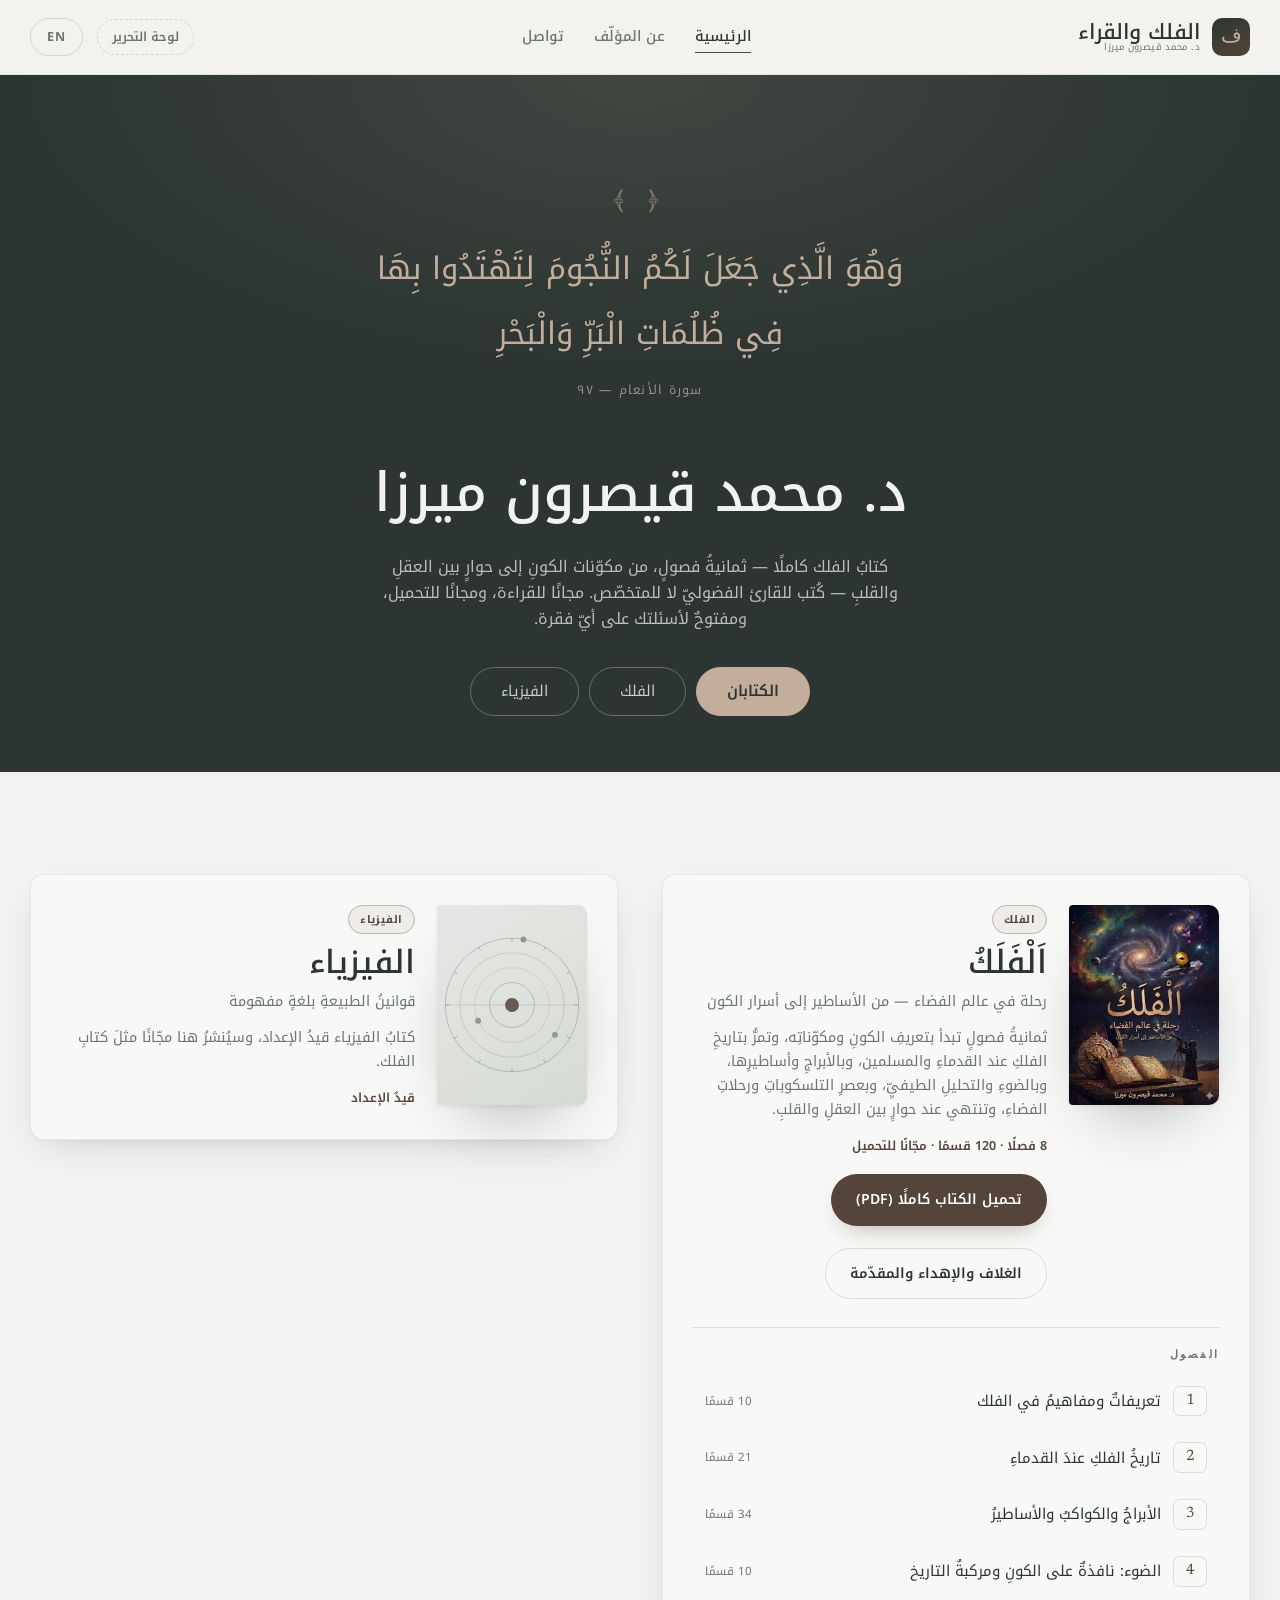
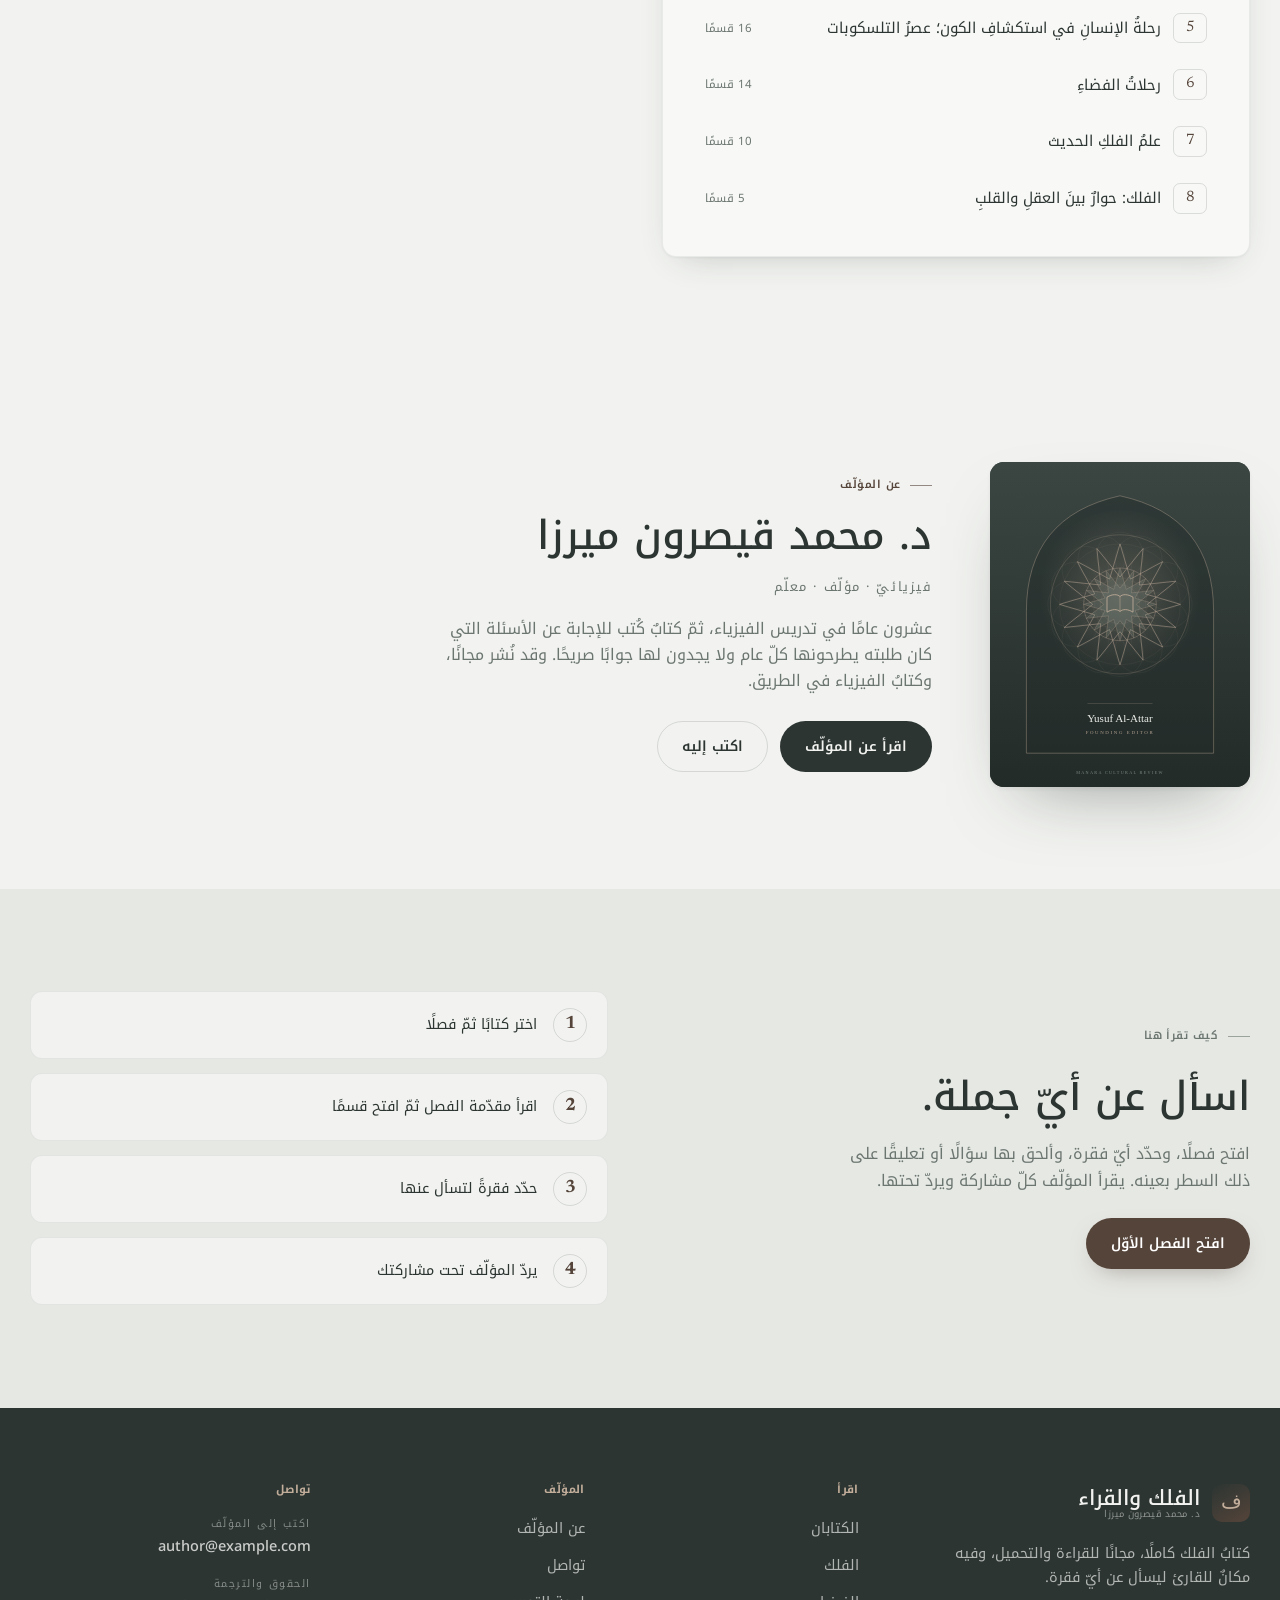
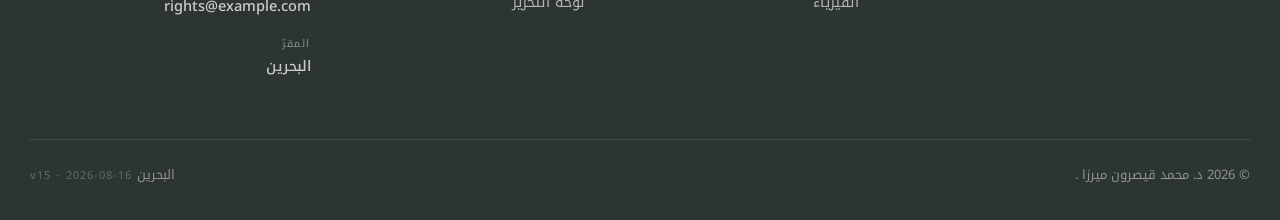
==== index.html @ 3e2587d0 "Show the chapter openings, and stop shipping them twice Seven chapters keep their cover and their in" ====
<!doctype html>
<html lang="ar" dir="rtl">
<head>
<meta charset="UTF-8">
<meta name="viewport" content="width=device-width,initial-scale=1">
<title>كتب الفلك والفيزياء — د. محمد قيصرون ميرزا</title>
<meta name="description" content="The astronomy book by Dr. Mohammed Qaisaroun Mirza — eight chapters, free to read and free to download, with comments on any passage.">
<meta name="theme-color" content="#2c3532">
<link rel="preconnect" href="https://fonts.googleapis.com">
<link rel="preconnect" href="https://fonts.gstatic.com" crossorigin>
<link href="https://fonts.googleapis.com/css2?family=Manrope:wght@400;500;600;700&family=Newsreader:ital,wght@0,300;0,400;0,500;0,600;1,400;1,500&family=Noto+Kufi+Arabic:wght@400;600&display=swap" rel="stylesheet">
<link rel="stylesheet" href="styles.css">
<script>document.documentElement.className += " js";</script>
</head>
<body>
<a class="skip" href="#main">Skip to content</a>
<header class="nav">
  <div class="wrap nav-in">
    <a class="brand" href="index.html">
      <span class="brand-mark ar">ف</span>
      <span class="brand-txt"><b>الفلك والقراء</b><span>د. محمد قيصرون ميرزا</span></span>
    </a>
    <nav class="nav-links" aria-label="Primary">
      <a href="index.html" aria-current="page">Home</a>
      <a href="about.html">About</a>
      <a href="contact.html">Contact</a>
    </nav>
    <div class="nav-cta">
      <a class="admin-link" href="admin.html" title="Editor login">لوحة التحرير</a>
      <button class="lang" type="button" aria-label="Switch to English">EN</button>
      <button class="burger" aria-expanded="false" aria-label="Open menu" aria-controls="mobile-menu"><span></span></button>
    </div>
  </div>
  <div class="mobile-menu" id="mobile-menu">
    <div class="wrap">
      <a href="index.html">Home</a>
      <a href="about.html">About</a>
      <a href="contact.html">Contact</a>
      <a href="admin.html">Editor login</a>
      <button class="lang" type="button" aria-label="Switch to English">EN</button>
    </div>
  </div>
</header>

<main id="main">

  <section class="verse-hero">
    <div class="wrap">
      <p class="verse-mark" aria-hidden="true">﴿ ﴾</p>
      <p class="verse ar">وَهُوَ الَّذِي جَعَلَ لَكُمُ النُّجُومَ لِتَهْتَدُوا بِهَا فِي ظُلُمَاتِ الْبَرِّ وَالْبَحْرِ</p>
      <p class="verse-src ar">سورة الأنعام — ٩٧</p>

      <h1>Dr. Mohammed Qaisaroun Mirza</h1>
      <p class="hero-lede">The astronomy book in full — eight chapters, from what the universe is made of to a dialogue between mind and heart — written for the curious reader rather than the specialist. Free to read, free to download, and open to your questions on any passage.</p>

      <div class="subject-tabs" id="subjects" role="group" aria-label="Choose a subject"></div>
    </div>
  </section>

  <section class="section" id="library">
    <div class="wrap">
      <div id="books" class="book-shelf"></div>
    </div>
  </section>


  <section class="section" id="author-band">
    <div class="wrap author-band">
      <img class="author-plate reveal" src="img/portrait.svg" alt="Portrait plate for the author" width="800" height="1000" loading="lazy">
      <div class="reveal">
        <p class="eyebrow">About the author</p>
        <h2>Dr. Mohammed Qaisaroun Mirza</h2>
        <p class="role">Physicist · Author · Teacher</p>
        <p>Twenty years of teaching physics, then a book written to answer the questions his students asked every single year and never found plainly answered anywhere. It is published free, and the physics book is on its way.</p>
        <div class="hero-actions">
          <a class="btn btn-ink" href="about.html">Read about the author</a>
          <a class="btn btn-outline" href="contact.html">Write to him</a>
        </div>
      </div>
    </div>
  </section>

  <section class="section alt">
    <div class="wrap how">
      <div class="reveal">
        <p class="eyebrow">How to read here</p>
        <h2>Ask about any sentence.</h2>
        <p>Open a chapter, select any passage, and attach a question or a comment to that exact line. The author reads every one and replies underneath it.</p>
        <a class="btn btn-gold" href="chapter.html?book=falak&ch=1">Open the first chapter</a>
      </div>
      <ol class="steps reveal">
        <li><b>1</b><span>Pick a book, then a chapter</span></li>
        <li><b>2</b><span>Read the chapter opening, then open a section</span></li>
        <li><b>3</b><span>Highlight a passage to question it</span></li>
        <li><b>4</b><span>The author replies under your note</span></li>
      </ol>
    </div>
  </section>
</main>

<footer>
  <div class="wrap">
    <div class="foot-grid">
      <div>
        <a class="brand" href="index.html">
          <span class="brand-mark ar">ف</span>
          <span class="brand-txt"><b>الفلك والقراء</b><span>د. محمد قيصرون ميرزا</span></span>
        </a>
        <p class="foot-about">The astronomy book in full, free to read and free to download, with a place for readers to ask about any passage.</p>
      </div>
      <div>
        <h4>Read</h4>
        <ul>
          <li><a href="index.html">The books</a></li>
          <li><a href="chapter.html?book=falak&ch=1">Astronomy</a></li>
          <li><a href="chapter.html?book=fizya&ch=1">Physics</a></li>
        </ul>
      </div>
      <div>
        <h4>The author</h4>
        <ul>
          <li><a href="about.html">About the author</a></li>
          <li><a href="contact.html">Contact</a></li>
          <li><a href="admin.html">Editor login</a></li>
        </ul>
      </div>
      <div>
        <h4>Contact</h4>
        <ul class="foot-contact">
          <li><span>Write to the author</span><a href="mailto:author@example.com">author@example.com</a></li>
          <li><span>Rights and translation</span><a href="mailto:rights@example.com">rights@example.com</a></li>
          <li><span>Based in</span><b>Bahrain</b></li>
        </ul>
      </div>
    </div>
    <div class="foot-bottom">
      <p>© 2026 د. محمد قيصرون ميرزا .</p>
      <p>Bahrain <span class="build-stamp">v15 · 2026-08-16</span></p>
    </div>
  </div>
</footer>
<script src="i18n.js" defer></script>
<script src="content.js" defer></script>
<script src="cms.js" defer></script>
<script src="script.js" defer></script>
</body>
</html>
---- styles.css ----
/* MANARA — Cultural Review. WebiQQ showcase. */

:root {
  /* Palette: Liver Chestnut / Almond Light / Morning Blue / Arsenic */
  --ink: #2c3532;
  --ink-2: #3b4643;
  --paper: #f2f3f0;
  --paper-2: #e6e8e4;
  --paper-3: #d6d9d4;
  --gold: #55443a;            /* Liver Chestnut — accent on light */
  --gold-soft: #c3ae9b;       /* warm sand — accent on dark */
  --sage: #8a9992;            /* Morning Blue */
  --almond: #cfd0cd;
  --clay: #55443a;
  --muted: #6c7671;
  --line: rgba(44, 53, 50, 0.15);
  --line-soft: rgba(44, 53, 50, 0.08);
  --serif: "Newsreader", "Iowan Old Style", Georgia, serif;
  --sans: "Manrope", -apple-system, "Segoe UI", sans-serif;
  --arabic: "Noto Kufi Arabic", "Segoe UI", Tahoma, sans-serif;
  --wrap: 1220px;
  --r: 14px;
  --shadow: 0 1px 2px rgba(44, 53, 50, 0.05), 0 12px 34px -18px rgba(44, 53, 50, 0.3);
  --shadow-lg: 0 2px 4px rgba(44, 53, 50, 0.06), 0 30px 70px -34px rgba(44, 53, 50, 0.5);
}

* { box-sizing: border-box; }
html {
  -webkit-text-size-adjust: 100%;
  scroll-behavior: smooth;
  /* Without this, pulling past the end of the page on a phone stretches the view
     and exposes a slab of blank canvas under the dark footer. */
  overscroll-behavior-y: none;
  background: var(--paper);
}
@media (prefers-reduced-motion: reduce) {
  html { scroll-behavior: auto; }
  *, *::before, *::after { animation-duration: .01ms !important; transition-duration: .01ms !important; }
}

body {
  margin: 0;
  background: var(--paper);
  color: var(--ink);
  font-family: var(--sans);
  font-size: 16px;
  line-height: 1.65;
  -webkit-font-smoothing: antialiased;
  overflow-x: hidden;
}

img { max-width: 100%; display: block; }
a { color: inherit; }
h1, h2, h3, h4 { font-family: var(--serif); font-weight: 500; line-height: 1.1; letter-spacing: -.015em; margin: 0; }
p { margin: 0; }
button, input, textarea, select { font: inherit; color: inherit; }

.wrap { width: min(100% - 40px, var(--wrap)); margin-inline: auto; }
/* Clear the sticky header when jumping to an anchor. */
section[id], main [id] { scroll-margin-top: 96px; }
.ar { font-family: var(--arabic); }

.skip {
  position: fixed; top: -60px; left: 16px; z-index: 200; background: var(--ink); color: var(--paper);
  padding: 10px 16px; border-radius: 8px; text-decoration: none; font-size: 14px; transition: top .2s;
}
.skip:focus { top: 12px; }

:focus-visible { outline: 2px solid var(--gold); outline-offset: 3px; border-radius: 4px; }

.sr-only {
  position: absolute; width: 1px; height: 1px; padding: 0; margin: -1px; overflow: hidden;
  clip: rect(0 0 0 0); clip-path: inset(50%); white-space: nowrap; border: 0;
}

/* ---------- eyebrow / shared bits ---------- */
.eyebrow {
  font-size: 11px; letter-spacing: .22em; text-transform: uppercase; font-weight: 600;
  color: var(--gold); display: flex; align-items: center; gap: 10px;
}
.eyebrow::before { content: ""; width: 22px; height: 1px; background: currentColor; opacity: .6; }
.eyebrow.center { justify-content: center; }

.btn {
  display: inline-flex; align-items: center; gap: 9px; padding: 13px 24px; border-radius: 999px;
  font-size: 14px; font-weight: 600; text-decoration: none; border: 1px solid transparent; cursor: pointer;
  transition: transform .25s cubic-bezier(.2,.7,.3,1), background .25s, color .25s, border-color .25s, box-shadow .25s;
  white-space: nowrap;
}
.btn:hover { transform: translateY(-2px); }
.btn-gold { background: var(--gold); color: #fff; box-shadow: 0 10px 26px -12px rgba(85, 68, 58, .5); }
.btn-gold:hover { background: #3f322b; }
.btn-ink { background: var(--ink); color: var(--paper); }
.btn-ink:hover { background: #000; }
.btn-ghost { border-color: rgba(242, 243, 240, .38); color: var(--paper); }
.btn-ghost:hover { background: rgba(242, 243, 240, .1); border-color: rgba(242, 243, 240, .7); }
.btn-outline { border-color: var(--line); background: transparent; color: var(--ink); }
.btn-outline:hover { border-color: var(--ink); background: var(--ink); color: var(--paper); }
.btn[disabled] { opacity: .45; pointer-events: none; }

.arrow-link {
  display: inline-flex; align-items: center; gap: 8px; text-decoration: none; font-size: 14px;
  font-weight: 600; border-bottom: 1px solid var(--line); padding-bottom: 3px; transition: gap .25s, border-color .25s;
}
.arrow-link:hover { gap: 14px; border-color: var(--gold); }

/* ---------- header ---------- */
.nav {
  position: sticky; top: 0; z-index: 90;
  background: rgba(242, 243, 240, .82); backdrop-filter: blur(16px) saturate(1.4);
  border-bottom: 1px solid var(--line-soft);
}
.nav-in { display: flex; align-items: center; justify-content: space-between; gap: 20px; height: 74px; }
.brand { display: flex; align-items: center; gap: 12px; text-decoration: none; }
.brand-mark {
  width: 38px; height: 38px; border-radius: 10px; display: grid; place-items: center; flex: none;
  background: linear-gradient(150deg, var(--ink), #55443a); color: var(--gold-soft);
  font-family: var(--serif); font-size: 20px; line-height: 1;
}
.brand-txt { display: flex; flex-direction: column; line-height: 1.05; }
.brand-txt b { font-family: var(--serif); font-weight: 500; font-size: 21px; letter-spacing: .04em; }
.brand-txt span { font-size: 9.5px; letter-spacing: .26em; text-transform: uppercase; color: var(--muted); }
.nav-links { display: flex; align-items: center; gap: 30px; }
.nav-links a {
  text-decoration: none; font-size: 14.5px; font-weight: 500; color: var(--muted); position: relative; padding: 4px 0;
  transition: color .2s;
}
.nav-links a::after {
  content: ""; position: absolute; left: 0; right: 100%; bottom: 0; height: 1px; background: var(--gold);
  transition: right .3s cubic-bezier(.2,.7,.3,1);
}
.nav-links a:hover, .nav-links a[aria-current="page"] { color: var(--ink); }
.nav-links a:hover::after, .nav-links a[aria-current="page"]::after { right: 0; }
.nav-cta { display: flex; align-items: center; gap: 14px; }
.burger {
  display: none; width: 42px; height: 42px; border: 1px solid var(--line); border-radius: 10px;
  background: transparent; cursor: pointer; padding: 0; place-items: center;
}
.burger span { display: block; width: 17px; height: 1.5px; background: var(--ink); position: relative; transition: .25s; }
.burger span::before, .burger span::after {
  content: ""; position: absolute; left: 0; width: 17px; height: 1.5px; background: var(--ink); transition: .25s;
}
.burger span::before { top: -5.5px; }
.burger span::after { top: 5.5px; }
.burger[aria-expanded="true"] span { background: transparent; }
.burger[aria-expanded="true"] span::before { top: 0; transform: rotate(45deg); }
.burger[aria-expanded="true"] span::after { top: 0; transform: rotate(-45deg); }

.mobile-menu {
  display: none; border-top: 1px solid var(--line-soft); background: var(--paper);
  padding: 14px 0 26px;
}
.mobile-menu.open { display: block; }
.mobile-menu a {
  display: block; padding: 13px 0; text-decoration: none; font-family: var(--serif); font-size: 24px;
  border-bottom: 1px solid var(--line-soft);
}
.mobile-menu .btn {
  display: flex; justify-content: center; width: 100%; margin-top: 22px; border-bottom: 0;
  font-family: var(--sans); font-size: 15px; padding: 15px 22px;
}

/* ---------- hero ---------- */
.hero { position: relative; background: var(--ink); color: var(--paper); overflow: hidden; }
.hero-bg { position: absolute; inset: 0; }
.hero-bg img { width: 100%; height: 100%; object-fit: cover; }
.hero-bg::after {
  content: ""; position: absolute; inset: 0;
  background:
    radial-gradient(100% 90% at 20% 30%, rgba(44,53,50,.9), rgba(44,53,50,.55) 70%),
    linear-gradient(to top, var(--ink) 2%, rgba(44,53,50,.15) 55%);
}
.hero-in { position: relative; padding: clamp(74px, 12vw, 140px) 0 clamp(60px, 8vw, 96px); }
.hero h1 {
  font-size: clamp(44px, 7.4vw, 88px); font-weight: 400; letter-spacing: -.025em; max-width: 15ch;
  margin: 22px 0 0;
}
.hero h1 em { font-style: italic; color: var(--gold-soft); }
.hero-lede { margin-top: 26px; max-width: 56ch; font-size: clamp(16px, 1.6vw, 18.5px); color: rgba(242, 243, 240, .74); }
.hero-actions { display: flex; flex-wrap: wrap; gap: 14px; margin-top: 38px; }
.hero-stats {
  display: flex; flex-wrap: wrap; gap: clamp(28px, 6vw, 72px); margin-top: clamp(50px, 7vw, 78px);
  padding-top: 34px; border-top: 1px solid rgba(242, 243, 240, .16);
}
.hero-stats div b { display: block; font-family: var(--serif); font-size: 34px; font-weight: 400; color: var(--gold-soft); }
.hero-stats div span { font-size: 12px; letter-spacing: .16em; text-transform: uppercase; color: rgba(242,243,240,.6); }
.hero-ar {
  position: absolute; right: -2vw; bottom: -3vw; font-family: var(--arabic); font-size: clamp(120px, 24vw, 320px);
  color: rgba(195, 174, 155, .07); line-height: .8; pointer-events: none; user-select: none;
}

/* ---------- sections ---------- */
.section { padding: clamp(64px, 8vw, 116px) 0; }
.section.alt { background: var(--paper-2); }
.sec-head { display: flex; align-items: flex-end; justify-content: space-between; gap: 30px; margin-bottom: clamp(34px, 4vw, 52px); flex-wrap: wrap; }
.sec-head h2 { font-size: clamp(30px, 4.4vw, 50px); margin-top: 14px; max-width: 20ch; }
.sec-head p.sub { color: var(--muted); max-width: 46ch; margin-top: 12px; font-size: 15.5px; }

/* ---------- articles ---------- */
.art-feature {
  display: grid; grid-template-columns: 1.15fr 1fr; gap: clamp(26px, 4vw, 56px); align-items: center;
  margin-bottom: clamp(34px, 4vw, 56px); text-decoration: none;
}
.art-feature .shot { border-radius: var(--r); overflow: hidden; aspect-ratio: 4 / 3; box-shadow: var(--shadow-lg); }
.art-feature .shot img, .art-card .shot img {
  width: 100%; height: 100%; object-fit: cover;
  background: linear-gradient(135deg, var(--paper-3), #b9c0ba);
  transition: transform .8s cubic-bezier(.2,.7,.3,1);
}
.art-feature:hover .shot img { transform: scale(1.045); }
.art-feature h3 { font-size: clamp(28px, 3.6vw, 44px); margin: 16px 0 0; }
.art-feature p { color: var(--muted); margin-top: 16px; max-width: 48ch; }

.meta { display: flex; align-items: center; gap: 12px; font-size: 12px; color: var(--muted); flex-wrap: wrap; }
.tag {
  font-size: 10.5px; letter-spacing: .16em; text-transform: uppercase; font-weight: 700; color: var(--gold);
  border: 1px solid rgba(85, 68, 58, .32); border-radius: 999px; padding: 4px 11px; background: rgba(85, 68, 58, .07);
}
.dot::before { content: "·"; margin-right: 12px; }

.art-grid { display: grid; grid-template-columns: repeat(3, 1fr); gap: clamp(22px, 2.6vw, 34px); }
.art-card {
  text-decoration: none; display: flex; flex-direction: column; gap: 16px;
  background: var(--paper); border: 1px solid var(--line-soft); border-radius: var(--r); padding: 14px 14px 24px;
  transition: transform .35s cubic-bezier(.2,.7,.3,1), box-shadow .35s, border-color .35s;
}
.section.alt .art-card { background: #f8f9f7; }
.art-card:hover { transform: translateY(-5px); box-shadow: var(--shadow); border-color: var(--line); }
.art-card .shot { border-radius: 9px; overflow: hidden; aspect-ratio: 16 / 10; }
.art-card:hover .shot img { transform: scale(1.05); }
.art-card .body { padding: 0 8px; display: flex; flex-direction: column; gap: 11px; flex: 1; }
.art-card h3 { font-size: 21px; line-height: 1.24; }
.art-card p { font-size: 14.2px; color: var(--muted); line-height: 1.6; }
.art-card .more { margin-top: auto; font-size: 13px; font-weight: 700; color: var(--gold); display: inline-flex; gap: 7px; transition: gap .25s; }
.art-card:hover .more { gap: 13px; }

/* ---------- books ---------- */
.book-grid { display: grid; grid-template-columns: repeat(4, 1fr); gap: clamp(20px, 2.6vw, 36px); }
.book { display: flex; flex-direction: column; gap: 16px; }
.cover {
  position: relative; aspect-ratio: 2 / 3; border-radius: 4px 10px 10px 4px; overflow: hidden;
  background: linear-gradient(155deg, var(--c1, #2c3b46), var(--c2, #16212a));
  color: #fff; padding: 26px 20px 22px 28px; display: flex; flex-direction: column;
  box-shadow: var(--shadow-lg); transition: transform .45s cubic-bezier(.2,.7,.3,1), box-shadow .45s;
}
.book:hover .cover { transform: translateY(-7px) rotate(-.6deg); box-shadow: 0 34px 60px -28px rgba(44,53,50,.6); }
.cover::before { content: ""; position: absolute; left: 0; top: 0; bottom: 0; width: 9px; background: rgba(0,0,0,.28); }
.cover::after {
  content: ""; position: absolute; inset: 0;
  background: radial-gradient(120% 80% at 80% 0%, rgba(255,255,255,.16), transparent 60%);
  pointer-events: none;
}
.cover .rule { width: 34px; height: 1px; background: rgba(255,255,255,.5); margin-bottom: 16px; }
.cover .c-title {
  font-family: var(--serif); font-size: clamp(17px, 1.7vw, 22px); line-height: 1.16; font-weight: 500; letter-spacing: -.01em;
}
.cover .c-author {
  margin-top: auto; font-size: 9.5px; letter-spacing: .2em; text-transform: uppercase; color: rgba(255,255,255,.66);
}
.cover .c-ar { position: absolute; right: 14px; bottom: 12px; font-family: var(--arabic); font-size: 30px; color: rgba(255,255,255,.14); }
.book h3 { font-size: 18px; line-height: 1.25; }
.book .b-meta { font-size: 13px; color: var(--muted); margin-top: 5px; }
.book .b-desc { font-size: 13.6px; color: var(--muted); margin-top: 10px; line-height: 1.58; }
.book .btn { margin-top: 14px; align-self: flex-start; padding: 10px 18px; font-size: 13px; }

/* ---------- categories ---------- */
.cat-grid { display: grid; grid-template-columns: repeat(6, 1fr); gap: 16px; }
.cat {
  text-decoration: none; border: 1px solid var(--line); border-radius: var(--r); padding: 26px 20px 22px;
  background: var(--paper); display: flex; flex-direction: column; gap: 12px; position: relative; overflow: hidden;
  transition: transform .3s, border-color .3s, background .3s;
}
.section.alt .cat { background: #f8f9f7; }
.cat:hover { transform: translateY(-4px); border-color: var(--gold); }
.cat .ico { font-size: 24px; line-height: 1; color: var(--gold); }
.cat .ico svg { width: 27px; height: 27px; display: block; }
.cat:hover .ico { color: #3f322b; }
.cat b { font-family: var(--serif); font-size: 20px; font-weight: 500; }
.cat span { font-size: 12px; color: var(--muted); }
.cat::after {
  content: ""; position: absolute; inset: auto -30% -60% auto; width: 120px; height: 120px; border-radius: 50%;
  background: radial-gradient(circle, rgba(85,68,58,.16), transparent 70%); opacity: 0; transition: opacity .35s;
}
.cat:hover::after { opacity: 1; }

/* ---------- author ---------- */
.author { display: grid; grid-template-columns: .8fr 1.2fr; gap: clamp(30px, 5vw, 76px); align-items: center; }
.author .portrait { position: relative; }
.author .portrait img {
  position: relative; z-index: 1;
  width: 100%; aspect-ratio: 4 / 5; object-fit: cover; border-radius: var(--r);
  background: linear-gradient(140deg, #55443a, #2c3532); box-shadow: var(--shadow-lg);
}
.author .portrait::after {
  content: ""; position: absolute; inset: 16px -16px -16px 16px; border: 1px solid var(--gold); border-radius: var(--r);
}
.author h2 { font-size: clamp(30px, 4vw, 46px); margin: 16px 0 0; }
.author .role { font-size: 13px; letter-spacing: .14em; text-transform: uppercase; color: var(--muted); margin-top: 14px; }
.author p.bio { color: var(--muted); margin-top: 18px; max-width: 54ch; }
.author blockquote {
  margin: 26px 0 0; padding-left: 22px; border-left: 2px solid var(--gold);
  font-family: var(--serif); font-size: clamp(19px, 2.2vw, 25px); font-style: italic; line-height: 1.42;
}
.author .facts { display: flex; gap: 40px; margin-top: 30px; flex-wrap: wrap; }
.author .facts b { display: block; font-family: var(--serif); font-size: 28px; font-weight: 400; }
.author .facts span { font-size: 11.5px; letter-spacing: .14em; text-transform: uppercase; color: var(--muted); }

/* ---------- newsletter ---------- */
.news { background: var(--ink); color: var(--paper); border-radius: 20px; padding: clamp(40px, 6vw, 74px); position: relative; overflow: hidden; }
.news::after {
  content: "\0645"; position: absolute; right: 4%; top: 50%; transform: translateY(-50%); font-family: var(--arabic);
  font-size: 260px; color: rgba(195,174,155,.06); line-height: 1; pointer-events: none;
}
.news h2 { font-size: clamp(28px, 3.8vw, 44px); margin-top: 16px; max-width: 18ch; }
.news p { color: rgba(242,243,240,.7); margin-top: 16px; max-width: 46ch; }
.subscribe { display: flex; gap: 10px; margin-top: 30px; max-width: 480px; flex-wrap: wrap; }
.subscribe input {
  flex: 1 1 240px; background: rgba(242,243,240,.08); border: 1px solid rgba(242,243,240,.2); color: var(--paper);
  border-radius: 999px; padding: 13px 22px; font-size: 14.5px; transition: border-color .25s, background .25s;
}
.subscribe input::placeholder { color: rgba(242,243,240,.42); }
.subscribe input:focus { outline: none; border-color: var(--gold-soft); background: rgba(242,243,240,.12); }
.form-note { font-size: 13px; margin-top: 14px; color: rgba(242,243,240,.55); }
.form-note.ok { color: var(--gold-soft); }

/* ---------- footer ---------- */
footer { background: var(--ink); color: rgba(242,243,240,.68); padding: clamp(52px, 6vw, 80px) 0 34px; margin-top: 0; }
.foot-grid { display: grid; grid-template-columns: 1.6fr 1fr 1fr 1fr; gap: 40px; }
.foot-grid .brand-txt b, .foot-grid .brand-txt span { color: var(--paper); }
.foot-grid .brand-txt span { color: rgba(242,243,240,.5); }
.foot-about { font-size: 14.5px; margin-top: 20px; max-width: 38ch; }
footer h4 { font-family: var(--sans); font-size: 11px; letter-spacing: .2em; text-transform: uppercase; color: var(--gold-soft); font-weight: 700; }
footer ul { list-style: none; padding: 0; margin: 18px 0 0; display: grid; gap: 11px; }
footer ul a { text-decoration: none; font-size: 14.5px; transition: color .2s; }
footer ul a:hover { color: var(--paper); }
.socials { display: flex; gap: 10px; margin-top: 18px; }
.socials a {
  width: 38px; height: 38px; border: 1px solid rgba(242,243,240,.2); border-radius: 50%; display: grid; place-items: center;
  text-decoration: none; font-size: 13px; transition: .25s;
}
.socials a:hover { background: var(--gold); border-color: var(--gold); color: #fff; }
.foot-bottom {
  margin-top: clamp(40px, 5vw, 60px); padding-top: 24px; border-top: 1px solid rgba(242,243,240,.13);
  display: flex; justify-content: space-between; gap: 16px; flex-wrap: wrap; font-size: 13px; color: rgba(242,243,240,.5);
}
.foot-bottom a { color: var(--gold-soft); text-decoration: none; }

/* ---------- page header (inner pages) ---------- */
.page-head { background: var(--paper-2); border-bottom: 1px solid var(--line-soft); padding: clamp(50px, 7vw, 92px) 0 clamp(40px, 5vw, 64px); }
.page-head h1 { font-size: clamp(36px, 6vw, 68px); margin-top: 18px; max-width: 18ch; }
.page-head p { color: var(--muted); margin-top: 18px; max-width: 56ch; font-size: 16.5px; }
.crumbs { font-size: 12.5px; color: var(--muted); }
.crumbs a { text-decoration: none; }
.crumbs a:hover { color: var(--gold); }

/* ---------- article page ---------- */
.progress { position: fixed; top: 0; left: 0; height: 3px; width: 0; background: var(--gold); z-index: 120; transition: width .1s linear; }
.read-head { padding: clamp(40px, 6vw, 72px) 0 0; }
.read-head h1 { font-size: clamp(34px, 5.6vw, 62px); margin: 20px 0 0; max-width: 20ch; }
.read-head .lede { font-family: var(--serif); font-size: clamp(18px, 2.2vw, 23px); color: var(--muted); margin-top: 22px; max-width: 58ch; line-height: 1.5; }
.byline { display: flex; align-items: center; gap: 14px; margin-top: 30px; flex-wrap: wrap; }
.byline .avatar {
  width: 46px; height: 46px; border-radius: 50%; object-fit: cover; background: var(--paper-3); flex: none;
}
.byline b { font-size: 14.5px; }
.read-figure { margin: clamp(32px, 4vw, 52px) 0; }
.read-figure img { width: 100%; aspect-ratio: 21 / 9; object-fit: cover; border-radius: var(--r); background: var(--paper-3); box-shadow: var(--shadow-lg); }
.read-figure figcaption { font-size: 12.5px; color: var(--muted); margin-top: 12px; text-align: center; }

.read-layout { display: grid; grid-template-columns: 220px minmax(0, 1fr) 190px; gap: clamp(28px, 4vw, 60px); align-items: start; padding-bottom: clamp(60px, 8vw, 100px); }
.toc { position: sticky; top: 100px; }
.toc h4 { font-family: var(--sans); font-size: 10.5px; letter-spacing: .2em; text-transform: uppercase; color: var(--muted); font-weight: 700; }
.toc ol { list-style: none; padding: 0; margin: 16px 0 0; display: grid; gap: 2px; counter-reset: t; }
.toc a {
  display: block; text-decoration: none; font-size: 13.6px; color: var(--muted); padding: 7px 0 7px 14px;
  border-left: 2px solid var(--line); transition: .25s; line-height: 1.4;
}
.toc a:hover { color: var(--ink); border-color: var(--gold-soft); }
.toc a.active { color: var(--ink); border-color: var(--gold); font-weight: 600; }

.prose { font-family: var(--serif); font-size: 19.5px; line-height: 1.78; letter-spacing: -.003em; }
.prose > p { margin: 0 0 26px; }
.prose h2 { font-size: clamp(26px, 3.2vw, 34px); margin: 52px 0 18px; scroll-margin-top: 100px; }
.prose h3 { font-size: 23px; margin: 36px 0 14px; }
.prose a { color: var(--clay); text-underline-offset: 3px; }
.prose ul, .prose ol { margin: 0 0 26px; padding-left: 24px; }
.prose li { margin-bottom: 10px; }
.prose blockquote {
  margin: 38px 0; padding: 4px 0 4px 26px; border-left: 3px solid var(--gold);
  font-style: italic; font-size: clamp(21px, 2.5vw, 27px); line-height: 1.45; color: var(--ink-2);
}
.prose blockquote cite { display: block; font-style: normal; font-family: var(--sans); font-size: 13px; color: var(--muted); margin-top: 14px; letter-spacing: .04em; }
.prose .dropcap::first-letter {
  float: left; font-size: 4.1em; line-height: .82; padding: 6px 12px 0 0; color: var(--gold); font-weight: 500;
}
.pull {
  background: var(--paper-2); border-radius: var(--r); padding: 26px 28px; margin: 36px 0;
  font-family: var(--sans); font-size: 15px; line-height: 1.66; color: var(--ink-2); border: 1px solid var(--line-soft);
}
.pull b { display: block; font-family: var(--serif); font-size: 19px; font-weight: 500; margin-bottom: 8px; }

.share { position: sticky; top: 100px; display: grid; gap: 10px; justify-items: start; }
.share h4 { font-family: var(--sans); font-size: 10.5px; letter-spacing: .2em; text-transform: uppercase; color: var(--muted); font-weight: 700; margin-bottom: 4px; }
.share button, .share a {
  display: flex; align-items: center; gap: 10px; width: 100%; text-decoration: none; cursor: pointer;
  border: 1px solid var(--line); background: transparent; border-radius: 10px; padding: 10px 13px; font-size: 13px;
  transition: .25s; text-align: left;
}
.share button:hover, .share a:hover { border-color: var(--ink); background: var(--ink); color: var(--paper); }

.read-foot { border-top: 1px solid var(--line); padding-top: 34px; margin-top: 46px; display: flex; gap: 24px; align-items: flex-start; flex-wrap: wrap; }
.read-foot img { width: 74px; height: 74px; border-radius: 50%; object-fit: cover; background: var(--paper-3); }
.read-foot .rf-body { flex: 1 1 320px; }
.read-foot h4 { font-family: var(--serif); font-size: 21px; font-weight: 500; letter-spacing: 0; text-transform: none; color: var(--ink); }
.read-foot p { color: var(--muted); font-size: 14.5px; margin-top: 8px; }

/* ---------- books page ---------- */
.filters { display: flex; gap: 9px; flex-wrap: wrap; margin-bottom: 38px; }
.chip {
  border: 1px solid var(--line); background: transparent; border-radius: 999px; padding: 9px 18px; font-size: 13.5px;
  font-weight: 500; cursor: pointer; transition: .25s; color: var(--muted);
}
.chip:hover { border-color: var(--ink); color: var(--ink); }
.chip[aria-pressed="true"] { background: var(--ink); border-color: var(--ink); color: var(--paper); }
.book-row {
  display: grid; grid-template-columns: 190px minmax(0, 1fr); gap: clamp(24px, 3.4vw, 46px); align-items: start;
  padding: clamp(26px, 3vw, 40px) 0; border-top: 1px solid var(--line);
}
.book-row:hover .cover { transform: translateY(-6px) rotate(-.5deg); }
.book-row + .form-note { border-top: 1px solid var(--line); padding-top: 28px; }
.book-row h3 { font-size: clamp(23px, 2.8vw, 31px); margin-top: 12px; }
.book-row .b-desc { font-size: 15.5px; margin-top: 14px; max-width: 62ch; }
.book-row .specs { display: flex; gap: 34px; margin-top: 22px; flex-wrap: wrap; }
.book-row .specs span { font-size: 11px; letter-spacing: .14em; text-transform: uppercase; color: var(--muted); display: block; }
.book-row .specs b { font-family: var(--serif); font-size: 17px; font-weight: 500; }
.book-row .actions { display: flex; gap: 10px; margin-top: 26px; flex-wrap: wrap; }
.hidden { display: none !important; }

/* ---------- about page ---------- */
.split { display: grid; grid-template-columns: 1fr 1fr; gap: clamp(30px, 5vw, 70px); align-items: start; }
.split h2 { font-size: clamp(28px, 3.6vw, 42px); margin-top: 14px; }
.split p { color: var(--muted); margin-top: 18px; }
.values { display: grid; grid-template-columns: repeat(3, 1fr); gap: 22px; margin-top: 34px; }
.value { border-top: 2px solid var(--gold); padding-top: 18px; }
.value b { font-family: var(--serif); font-size: 20px; font-weight: 500; display: block; }
.value p { font-size: 14px; margin-top: 8px; }

.timeline { position: relative; margin-top: 46px; padding-left: 30px; }
.timeline::before { content: ""; position: absolute; left: 5px; top: 8px; bottom: 8px; width: 1px; background: var(--line); }
.tl-item { position: relative; padding-bottom: 34px; }
.tl-item::before {
  content: ""; position: absolute; left: -30px; top: 7px; width: 11px; height: 11px; border-radius: 50%;
  background: var(--paper); border: 2px solid var(--gold);
}
.tl-item .yr { font-family: var(--serif); font-size: 15px; color: var(--gold); font-weight: 600; }
.tl-item h4 { font-size: 21px; margin-top: 4px; }
.tl-item p { color: var(--muted); font-size: 14.5px; margin-top: 7px; max-width: 60ch; }

/* ---------- contact page ---------- */
.contact-grid { display: grid; grid-template-columns: 1fr 1.1fr; gap: clamp(34px, 5vw, 70px); align-items: start; }
.field { display: grid; gap: 8px; margin-bottom: 18px; }
.field label { font-size: 12px; letter-spacing: .12em; text-transform: uppercase; color: var(--muted); font-weight: 600; }
.field input, .field textarea, .field select {
  border: 1px solid var(--line); background: var(--paper); border-radius: 10px; padding: 13px 16px; font-size: 15px;
  transition: border-color .25s, box-shadow .25s;
}
.field textarea { min-height: 140px; resize: vertical; }
.field input:focus, .field textarea:focus, .field select:focus {
  outline: none; border-color: var(--gold); box-shadow: 0 0 0 3px rgba(85,68,58,.14);
}
.contact-card { background: var(--paper-2); border-radius: var(--r); padding: clamp(26px, 3vw, 38px); border: 1px solid var(--line-soft); }
.contact-line { display: flex; gap: 14px; padding: 18px 0; border-bottom: 1px solid var(--line-soft); }
.contact-line:last-child { border-bottom: 0; }
.contact-line .ico { font-size: 18px; }
.contact-line span { font-size: 11.5px; letter-spacing: .14em; text-transform: uppercase; color: var(--muted); display: block; }
.contact-line b { font-family: var(--serif); font-size: 18px; font-weight: 500; }
.faq { border-top: 1px solid var(--line); }
.faq details { border-bottom: 1px solid var(--line); }
.faq summary {
  cursor: pointer; list-style: none; padding: 22px 0; font-family: var(--serif); font-size: 20px;
  display: flex; justify-content: space-between; gap: 20px; align-items: center;
}
.faq summary::-webkit-details-marker { display: none; }
.faq summary::after { content: "+"; font-size: 22px; color: var(--gold); transition: transform .25s; }
.faq details[open] summary::after { transform: rotate(45deg); }
.faq details p { color: var(--muted); padding-bottom: 22px; max-width: 66ch; font-size: 15px; }

/* ---------- reveal ----------
   Hidden only once the inline head script proves JS is running, so a failed
   or blocked script.js can never leave the page blank. */
.js .reveal { opacity: 0; transform: translateY(22px); transition: opacity .7s cubic-bezier(.2,.7,.3,1), transform .7s cubic-bezier(.2,.7,.3,1); }
.js .reveal.in { opacity: 1; transform: none; }

/* ---------- responsive ---------- */
@media (max-width: 1080px) {
  .read-layout { grid-template-columns: 190px minmax(0, 1fr); }
  .share { position: static; grid-column: 1 / -1; display: flex; flex-wrap: wrap; }
  .share h4 { width: 100%; }
  .share button, .share a { width: auto; }
  .book-grid { grid-template-columns: repeat(3, 1fr); }
  .cat-grid { grid-template-columns: repeat(3, 1fr); }
}
@media (max-width: 900px) {
  .nav-links, .nav-cta .btn { display: none; }
  .burger { display: grid; }
  .art-grid { grid-template-columns: repeat(2, 1fr); }
  .art-feature { grid-template-columns: 1fr; }
  .author, .split, .contact-grid { grid-template-columns: 1fr; }
  .author .portrait { max-width: 400px; }
  .foot-grid { grid-template-columns: 1fr 1fr; gap: 34px; }
  .read-layout { grid-template-columns: 1fr; }
  .toc { position: static; border: 1px solid var(--line); border-radius: var(--r); padding: 18px 20px; }
  .toc ol { grid-template-columns: 1fr 1fr; display: grid; }
  .prose { font-size: 18px; }
  .prose .dropcap::first-letter { font-size: 3.2em; padding-right: 10px; }
}
@media (max-width: 680px) {
  .wrap { width: min(100% - 32px, var(--wrap)); }
  .art-grid, .book-grid, .cat-grid, .values { grid-template-columns: 1fr 1fr; }
  .values { grid-template-columns: 1fr; }
  .book-row { grid-template-columns: 1fr; }
  .book-row .cover { max-width: 170px; }
  .foot-grid { grid-template-columns: 1fr; }
  .toc ol { grid-template-columns: 1fr; }
  .hero-stats { gap: 26px 40px; }
  .hero-stats div b { font-size: 27px; }
  .news { border-radius: 16px; }
  .btn { padding: 12px 20px; }
}
@media (max-width: 420px) {
  .art-grid { grid-template-columns: 1fr; }
  .book-grid, .cat-grid { gap: 12px; }
  .cat { padding: 20px 16px 18px; }
  .cat b { font-size: 17px; }
}

/* ---------- accents on dark grounds ---------- */
.hero .eyebrow, .news .eyebrow { color: var(--gold-soft); }
.hero-stats div b { color: var(--gold-soft); }

/* ---------- language switch ---------- */
.lang {
  border: 1px solid var(--line); background: transparent; border-radius: 999px; cursor: pointer;
  padding: 8px 16px; font-size: 12.5px; font-weight: 700; letter-spacing: .08em; color: var(--muted);
  transition: .25s; white-space: nowrap;
}
.lang:hover { border-color: var(--ink); color: var(--ink); }
.mobile-menu .lang { width: 100%; margin-top: 14px; padding: 14px; font-size: 14px; }

/* Arabic is the default language, so hide the page until the strings are swapped. */
.js:not(.i18n-ready) body { visibility: hidden; }

[lang="ar"] body, [dir="rtl"] body { font-family: var(--arabic); }
[dir="rtl"] h1, [dir="rtl"] h2, [dir="rtl"] h3, [dir="rtl"] h4,
[dir="rtl"] .prose, [dir="rtl"] .brand-txt b, [dir="rtl"] .cover .c-title,
[dir="rtl"] .tl-item .yr, [dir="rtl"] .faq summary, [dir="rtl"] .contact-line b,
[dir="rtl"] .book-row .specs b, [dir="rtl"] .author blockquote, [dir="rtl"] .prose blockquote,
[dir="rtl"] .hero-stats div b, [dir="rtl"] .author .facts b, [dir="rtl"] .value b,
[dir="rtl"] .cat b, [dir="rtl"] .mobile-menu a, [dir="rtl"] .pull b, [dir="rtl"] .read-head .lede {
  font-family: var(--arabic); letter-spacing: 0;
}
[dir="rtl"] .prose { font-size: 18.5px; line-height: 2; }
[dir="rtl"] .hero h1, [dir="rtl"] .page-head h1, [dir="rtl"] .read-head h1 { line-height: 1.4; }
[dir="rtl"] h2, [dir="rtl"] h3 { line-height: 1.4; }
[dir="rtl"] .eyebrow, [dir="rtl"] footer h4, [dir="rtl"] .field label,
[dir="rtl"] .toc h4, [dir="rtl"] .share h4, [dir="rtl"] .brand-txt span,
[dir="rtl"] .tag, [dir="rtl"] .hero-stats div span, [dir="rtl"] .author .facts span,
[dir="rtl"] .book-row .specs span, [dir="rtl"] .contact-line span, [dir="rtl"] .author .role {
  letter-spacing: .04em; text-transform: none;
}

/* ---------- RTL mirroring ---------- */
[dir="rtl"] .skip { left: auto; right: 16px; }
[dir="rtl"] .nav-links a::after { right: 0; left: 100%; }
[dir="rtl"] .nav-links a:hover::after, [dir="rtl"] .nav-links a[aria-current="page"]::after { left: 0; }
[dir="rtl"] .hero-ar { right: auto; left: -2vw; }
[dir="rtl"] .news::after { right: auto; left: 4%; }
[dir="rtl"] .author blockquote, [dir="rtl"] .prose blockquote {
  padding-left: 0; padding-right: 24px; border-left: 0; border-right: 2px solid var(--gold);
}
[dir="rtl"] .prose blockquote { border-right-width: 3px; }
[dir="rtl"] .prose .dropcap::first-letter { float: right; padding: 6px 0 0 12px; }
[dir="rtl"] .prose ul, [dir="rtl"] .prose ol { padding-left: 0; padding-right: 24px; }
[dir="rtl"] .toc a { border-left: 0; border-right: 2px solid var(--line); padding: 7px 14px 7px 0; }
[dir="rtl"] .toc a:hover { border-color: var(--gold-soft); }
[dir="rtl"] .toc a.active { border-color: var(--gold); }
[dir="rtl"] .share button, [dir="rtl"] .share a { text-align: right; }
[dir="rtl"] .timeline { padding-left: 0; padding-right: 30px; }
[dir="rtl"] .timeline::before { left: auto; right: 5px; }
[dir="rtl"] .tl-item::before { left: auto; right: -30px; }
[dir="rtl"] .cover { border-radius: 10px 4px 4px 10px; padding: 26px 28px 22px 20px; }
[dir="rtl"] .cover::before { left: auto; right: 0; }
[dir="rtl"] .cover .c-ar { right: auto; left: 14px; }
[dir="rtl"] .value { border-top-color: var(--gold); }
[dir="rtl"] .progress { left: auto; right: 0; }

/* ---------- comments ---------- */
.comments-wrap { max-width: 780px; }
.cmt-count { font-size: 13px; color: var(--muted); }
.cmt {
  border: 1px solid var(--line-soft); border-radius: var(--r); padding: 22px 24px; margin-bottom: 14px;
  background: var(--paper);
}
.cmt-head { display: flex; align-items: center; gap: 12px; margin-bottom: 12px; }
.cmt-avatar {
  width: 40px; height: 40px; border-radius: 50%; flex: none; display: grid; place-items: center;
  background: var(--ink); color: var(--gold-soft); font-family: var(--serif); font-size: 17px;
}
.cmt-head b { font-size: 15px; display: block; }
.cmt-head time { font-size: 12px; color: var(--muted); }
.cmt > p { font-size: 15.5px; line-height: 1.7; color: var(--ink-2); }
.cmt-reply {
  margin-top: 16px; padding: 16px 18px; border-radius: 10px; background: var(--paper-2);
  border-inline-start: 3px solid var(--gold);
}
.cmt-reply b { font-size: 11px; letter-spacing: .14em; text-transform: uppercase; color: var(--gold); }
.cmt-reply p { font-size: 14.5px; line-height: 1.65; margin-top: 8px; color: var(--ink-2); }
.cmt-empty { color: var(--muted); padding: 22px 0; }
.comment-form {
  margin-top: 30px; border-top: 1px solid var(--line); padding-top: 30px;
}
.comment-form h3 { font-size: 24px; margin-bottom: 20px; }
.grid-2 { display: grid; grid-template-columns: 1fr 1fr; gap: 0 18px; }
@media (max-width: 620px) { .grid-2 { grid-template-columns: 1fr; } }

/* ---------- admin ---------- */
.admin-tabs { display: flex; gap: 10px; margin-top: 26px; flex-wrap: wrap; }
.row-item {
  display: grid; grid-template-columns: 120px minmax(0, 1fr) auto; gap: 20px; align-items: start;
  padding: 20px 0; border-bottom: 1px solid var(--line);
}
.row-item.comment { grid-template-columns: minmax(0, 1fr) auto; }
.row-item img { width: 120px; height: 80px; object-fit: cover; border-radius: 8px; background: var(--paper-3); }
.row-main h3 { font-size: 19px; margin: 8px 0 6px; }
.row-main p { font-size: 14px; color: var(--muted); line-height: 1.6; }
.row-main .cmt-on { font-size: 12.5px; color: var(--gold); margin-bottom: 8px; }
.row-actions { display: flex; flex-direction: column; gap: 8px; }
.row-actions .btn { padding: 8px 16px; font-size: 12.5px; justify-content: center; }
.btn-outline.danger { color: #8c3b2e; border-color: rgba(140, 59, 46, .35); }
.btn-outline.danger:hover { background: #8c3b2e; border-color: #8c3b2e; color: #fff; }
.pill {
  font-size: 10.5px; letter-spacing: .1em; padding: 3px 9px; border-radius: 999px;
  background: rgba(85, 68, 58, .1); color: var(--gold); font-weight: 700;
}
.pill.warn { background: rgba(140, 59, 46, .12); color: #8c3b2e; }
.reply-box { margin-top: 14px; }
.reply-box textarea {
  width: 100%; min-height: 90px; border: 1px solid var(--line); border-radius: 10px; padding: 12px 14px;
  background: var(--paper); font-size: 14.5px; resize: vertical;
}
.reply-box textarea:focus { outline: none; border-color: var(--gold); }

.modal {
  position: fixed; inset: 0; z-index: 150; background: rgba(44, 53, 50, .55);
  backdrop-filter: blur(4px); display: grid; place-items: start center; padding: 4vh 16px; overflow-y: auto;
}
.modal[hidden] { display: none; }
.modal-card {
  background: var(--paper); border-radius: 16px; width: min(100%, 720px); box-shadow: var(--shadow-lg);
}
.modal-head {
  display: flex; align-items: center; justify-content: space-between; gap: 16px;
  padding: 22px 26px; border-bottom: 1px solid var(--line);
}
.modal-head h3 { font-size: 22px; }
.modal-x {
  border: 0; background: transparent; font-size: 28px; line-height: 1; cursor: pointer; color: var(--muted);
  width: 40px; height: 40px; border-radius: 10px;
}
.modal-x:hover { background: var(--paper-2); color: var(--ink); }
.modal-body { padding: 26px; }
.modal-body code { background: var(--paper-2); padding: 1px 6px; border-radius: 4px; font-size: .9em; }

@media (max-width: 760px) {
  .row-item, .row-item.comment { grid-template-columns: 1fr; gap: 14px; }
  .row-item img { width: 100%; height: 140px; }
  .row-actions { flex-direction: row; flex-wrap: wrap; }
}

/* Direct route to the dashboard from any page, so the sample never depends on
   knowing the deployment's base path. */
.admin-link {
  font-size: 12.5px; font-weight: 600; color: var(--muted); text-decoration: none;
  border: 1px dashed var(--line); border-radius: 999px; padding: 7px 14px; white-space: nowrap;
  transition: .25s;
}
.admin-link:hover { color: var(--ink); border-color: var(--ink); border-style: solid; }
@media (max-width: 900px) { .nav-cta .admin-link { display: none; } }
#ed-preview:not([src]) { display: none; }
.build-stamp { opacity: .55; font-size: 11px; letter-spacing: .1em; }

/* ================= reading platform ================= */

/* --- verse hero --- */
.verse-hero {
  background: var(--ink); color: var(--paper); text-align: center;
  padding: clamp(56px, 9vw, 104px) 0 clamp(34px, 5vw, 56px); position: relative; overflow: hidden;
}
.verse-hero::after {
  content: ""; position: absolute; inset: 0; pointer-events: none;
  background: radial-gradient(70% 60% at 50% 0%, rgba(195,174,155,.14), transparent 70%);
}
.verse-hero .wrap { position: relative; }
.verse-mark { font-size: 26px; color: var(--gold-soft); opacity: .5; letter-spacing: .3em; }
.verse {
  font-family: var(--arabic); font-size: clamp(19px, 2.9vw, 31px); line-height: 2.1;
  max-width: 30ch; margin: 14px auto 0; color: var(--gold-soft);
}
.verse-src { font-family: var(--arabic); font-size: 12.5px; color: rgba(242,243,240,.5); margin-top: 14px; letter-spacing: .1em; }
.verse-hero h1 {
  font-size: clamp(30px, 5vw, 54px); margin: clamp(30px, 5vw, 52px) 0 0; line-height: 1.5;
}
.verse-hero .hero-lede { max-width: 60ch; margin: 20px auto 0; color: rgba(242,243,240,.72); font-size: 16px; }

.subject-tabs { display: flex; gap: 10px; justify-content: center; flex-wrap: wrap; margin-top: 34px; }
.subject-btn {
  font-family: var(--arabic); background: transparent; color: rgba(242,243,240,.8); cursor: pointer;
  border: 1px solid rgba(242,243,240,.3); border-radius: 999px; padding: 11px 30px; font-size: 15px;
  transition: .25s;
}
.subject-btn:hover { border-color: var(--gold-soft); color: var(--paper); }
.subject-btn[aria-pressed="true"] { background: var(--gold-soft); border-color: var(--gold-soft); color: var(--ink); font-weight: 600; }

/* --- the shelf --- */
.book-shelf { display: grid; grid-template-columns: 1fr 1fr; gap: clamp(24px, 3.5vw, 48px); align-items: start; }
.book-shelf.single { grid-template-columns: minmax(0, 720px); justify-content: center; }
.vol {
  background: #f8f9f7; border: 1px solid var(--line-soft); border-radius: var(--r);
  padding: clamp(20px, 2.4vw, 30px); box-shadow: var(--shadow);
}
.vol-head { display: grid; grid-template-columns: 150px minmax(0, 1fr); gap: 22px; align-items: start; }
.vol-cover {
  /* height:auto so the element's height attribute cannot beat the aspect ratio */
  width: 100%; height: auto; aspect-ratio: 3 / 4; object-fit: cover; border-radius: 4px 10px 10px 4px;
  background: var(--paper-3); box-shadow: var(--shadow-lg);
}
.vol-head h3 { font-size: clamp(24px, 2.8vw, 32px); margin: 10px 0 4px; }
.vol-sub { font-family: var(--arabic); font-size: 14.5px; color: var(--muted); }
.vol-blurb { font-size: 14.5px; color: var(--muted); margin-top: 12px; line-height: 1.65; }
.vol-free { font-size: 12.5px; color: var(--gold); font-weight: 600; margin-top: 14px; }
.vol-head .btn { margin-top: 12px; }

.vol-chapters { margin-top: 28px; border-top: 1px solid var(--line); padding-top: 20px; }
.vol-chapters h4 {
  font-family: var(--sans); font-size: 11px; letter-spacing: .2em; text-transform: uppercase;
  color: var(--muted); font-weight: 700;
}
.ch-list { list-style: none; margin: 14px 0 0; padding: 0; display: grid; gap: 2px; }
.ch-list a {
  display: grid; grid-template-columns: 34px minmax(0, 1fr) auto; align-items: center; gap: 12px;
  text-decoration: none; padding: 12px 12px; border-radius: 10px; transition: background .2s, transform .2s;
}
.ch-list a:hover { background: var(--paper-2); transform: translateX(-3px); }
[dir="ltr"] .ch-list a:hover { transform: translateX(3px); }
.ch-n {
  font-family: var(--serif); font-size: 15px; color: var(--gold); text-align: center;
  border: 1px solid var(--line); border-radius: 7px; padding: 2px 0;
}
.ch-t { font-family: var(--arabic); font-size: 15px; line-height: 1.5; }
.ch-s { font-size: 11.5px; color: var(--muted); white-space: nowrap; }

/* --- how it works --- */
.how { display: grid; grid-template-columns: 1fr 1fr; gap: clamp(30px, 5vw, 70px); align-items: center; }
.how h2 { font-size: clamp(26px, 3.6vw, 40px); margin: 14px 0 16px; }
.how p { color: var(--muted); margin-bottom: 24px; max-width: 46ch; }
.steps { list-style: none; margin: 0; padding: 0; display: grid; gap: 14px; }
.steps li {
  display: flex; gap: 16px; align-items: center; background: var(--paper);
  border: 1px solid var(--line-soft); border-radius: 12px; padding: 16px 20px;
}
.steps b {
  font-family: var(--serif); font-size: 18px; color: var(--gold); width: 34px; height: 34px; flex: none;
  border: 1px solid var(--line); border-radius: 50%; display: grid; place-items: center;
}
.steps span { font-size: 14.5px; }

/* --- chapter reader --- */
.ch-book { font-family: var(--arabic); color: var(--muted); font-size: 15px; margin-top: 14px; }
.ch-intro { margin-top: clamp(30px, 4vw, 46px); }
.ch-intro h2, .ch-sections h2 { font-size: clamp(21px, 2.4vw, 27px); margin-bottom: 18px; }
.readable {
  font-family: var(--arabic); font-size: 18px; line-height: 2.1; color: var(--ink-2);
  background: #fbfcfa; border: 1px solid var(--line-soft); border-radius: var(--r);
  padding: clamp(22px, 3vw, 34px);
}
.readable p + p { margin-top: 18px; }
.readable ::selection { background: rgba(195,174,155,.55); }
.hl-hint { font-size: 12.5px; color: var(--muted); margin-top: 12px; }

.hl-pop {
  position: absolute; z-index: 130; font-family: var(--arabic); font-size: 13.5px;
  background: var(--ink); color: var(--paper); border: 0; border-radius: 999px;
  padding: 10px 20px; cursor: pointer; box-shadow: var(--shadow-lg); white-space: nowrap;
}
.hl-pop[hidden] { display: none; }
.hl-pop:hover { background: var(--gold); }

.ch-sections { margin-top: clamp(30px, 4vw, 46px); }
.sec-list { display: grid; gap: 10px; }
.sec {
  border: 1px solid var(--line-soft); border-radius: var(--r); background: var(--paper);
  overflow: hidden; transition: border-color .25s;
}
.sec[open] { border-color: var(--line); box-shadow: var(--shadow); }
.sec summary {
  display: grid; grid-template-columns: 58px minmax(0, 1fr) auto auto; align-items: center; gap: 14px;
  padding: 16px 18px; cursor: pointer; list-style: none;
}
.sec summary::-webkit-details-marker { display: none; }
.sec summary:hover { background: var(--paper-2); }
.sec-n { font-family: var(--serif); font-size: 14px; color: var(--gold); }
.sec-t { font-family: var(--arabic); font-size: 16.5px; line-height: 1.5; }
.sec-term {
  font-size: 11px; letter-spacing: .1em; color: var(--muted); border: 1px solid var(--line);
  border-radius: 999px; padding: 4px 11px; white-space: nowrap;
}
.sec-open {
  width: 22px; height: 22px; position: relative; flex: none; color: var(--gold);
}
.sec-open::before, .sec-open::after {
  content: ""; position: absolute; inset: 50% 3px auto 3px; height: 1.5px; background: currentColor;
  transition: transform .25s;
}
.sec-open::after { transform: rotate(90deg); }
.sec[open] .sec-open::after { transform: rotate(0deg); }
.sec-body { padding: 0 18px 20px; display: grid; gap: 16px; justify-items: start; }
.sec-body .readable { border: 0; background: transparent; padding: 0; font-size: 17px; }
.sec-pending { color: var(--muted); font-size: 14px; }
.sec-c {
  font-family: var(--serif); font-size: 12px; color: var(--muted);
  border: 1px solid var(--line); border-radius: 999px; padding: 3px 10px;
}

/* The author nests one level: sub-sections sit inside their parent. */
.sub-list { display: grid; gap: 8px; padding: 0 18px 20px; }
.sub-list .sec { background: var(--paper-2); }
.sub-list .sec summary { padding: 12px 14px; }
.sub-list .sec-t { font-size: 15.5px; }

/* Figures lifted out of the PDFs. */
.figs { display: grid; gap: 14px; width: 100%; justify-items: center; }
.figs img {
  width: 100%; max-width: 720px; height: auto; border-radius: 10px;
  border: 1px solid var(--line-soft);
}
.fnotes {
  font-family: var(--arabic); font-size: 13px; line-height: 1.95; color: var(--muted);
  border-top: 1px solid var(--line-soft); padding-top: 12px; width: 100%;
}
.fnotes p + p { margin-top: 8px; }
.lang-note {
  font-size: 13.5px; color: var(--muted); margin-top: 16px;
  border-inline-start: 2px solid var(--gold-soft); padding-inline-start: 12px;
}
.vol-actions { display: flex; gap: 10px; flex-wrap: wrap; margin-top: 6px; }

.ch-nav {
  display: flex; justify-content: space-between; gap: 14px; flex-wrap: wrap;
  margin-top: clamp(34px, 4vw, 50px); padding-top: 26px; border-top: 1px solid var(--line);
}
.ch-nav .btn { font-family: var(--arabic); max-width: 46%; }

/* --- quoted comments --- */
.cmt-quote {
  font-family: var(--arabic); font-size: 14.5px; line-height: 1.9; color: var(--ink-2);
  background: rgba(195,174,155,.2); border-inline-start: 3px solid var(--gold-soft);
  border-radius: 8px; padding: 12px 16px; margin: 0 0 12px;
}
.quote-box {
  background: var(--paper-2); border: 1px solid var(--line-soft); border-radius: 12px;
  padding: 14px 18px; margin-bottom: 20px; display: grid; gap: 8px;
}
.quote-box[hidden] { display: none; }
.quote-box > span { font-size: 11px; letter-spacing: .14em; text-transform: uppercase; color: var(--gold); font-weight: 700; }
.quote-box q { font-family: var(--arabic); font-size: 14.5px; line-height: 1.9; color: var(--ink-2); }
.quote-box button {
  justify-self: start; background: transparent; border: 0; color: var(--muted); cursor: pointer;
  font-size: 12.5px; text-decoration: underline; padding: 0;
}
.quote-box button:hover { color: var(--ink); }

@media (max-width: 980px) {
  .book-shelf { grid-template-columns: 1fr; }
  .how { grid-template-columns: 1fr; }
}
@media (max-width: 560px) {
  .vol-head { grid-template-columns: 1fr; }
  .vol-cover { max-width: 170px; }
  .ch-list a { grid-template-columns: 30px minmax(0, 1fr); }
  .ch-s { display: none; }
  .sec summary { grid-template-columns: 42px minmax(0, 1fr) auto; }
  .sec-term { display: none; }
  .ch-nav .btn { max-width: 100%; width: 100%; justify-content: center; }
}

/* --- dashboard: books and chapters --- */
.admin-book { margin-bottom: 34px; }
.admin-ch { list-style: none; margin: 6px 0 0; padding: 0; display: grid; gap: 2px; }
.admin-ch li {
  display: grid; grid-template-columns: 34px minmax(0, 1fr) auto auto; align-items: center; gap: 14px;
  padding: 10px 12px; border-bottom: 1px solid var(--line-soft);
}
.admin-ch li:hover { background: var(--paper-2); border-radius: 10px; }
.admin-ch .row-actions { flex-direction: row; }
.admin-ch .btn { padding: 6px 13px; font-size: 12px; }
@media (max-width: 760px) {
  .admin-ch li { grid-template-columns: 30px minmax(0, 1fr); }
  .admin-ch .ch-s { display: none; }
  .admin-ch .row-actions { grid-column: 1 / -1; flex-wrap: wrap; }
}

/* --- footer contact details --- */
.foot-grid { grid-template-columns: 1.5fr 1fr 1fr 1.2fr; }
.foot-contact { gap: 16px; }
.foot-contact li { display: grid; gap: 3px; }
.foot-contact span {
  font-size: 10.5px; letter-spacing: .14em; text-transform: uppercase; color: rgba(242,243,240,.45);
}
.foot-contact a, .foot-contact b {
  font-size: 14.5px; font-weight: 500; text-decoration: none; color: rgba(242,243,240,.8);
  transition: color .2s; word-break: break-word;
}
.foot-contact a:hover { color: var(--gold-soft); }

/* --- home: the author band --- */
.author-band { display: grid; grid-template-columns: 260px minmax(0, 1fr); gap: clamp(28px, 4.5vw, 64px); align-items: center; }
.author-plate {
  width: 100%; height: auto; aspect-ratio: 4 / 5; object-fit: cover; border-radius: var(--r);
  background: var(--ink); box-shadow: var(--shadow-lg);
}
.author-band h2 { font-size: clamp(26px, 3.4vw, 40px); margin: 14px 0 0; }
.author-band .role { font-size: 13px; letter-spacing: .12em; text-transform: uppercase; color: var(--muted); margin-top: 12px; }
.author-band > div > p:not(.role):not(.eyebrow) { color: var(--muted); margin-top: 18px; max-width: 54ch; }
.author-band .hero-actions { display: flex; flex-wrap: wrap; gap: 12px; margin-top: 26px; }

@media (max-width: 980px) { .foot-grid { grid-template-columns: 1fr 1fr; } }
@media (max-width: 860px) {
  .author-band { grid-template-columns: 1fr; }
  .author-plate { max-width: 240px; }
}
@media (max-width: 680px) { .foot-grid { grid-template-columns: 1fr; } }

.ch-tools { display: flex; align-items: center; gap: 12px; flex-wrap: wrap; margin-top: 14px; }
.ch-tools .hl-hint { margin: 0; margin-inline-end: auto; }
.ch-tools .btn { padding: 9px 18px; font-size: 13px; }
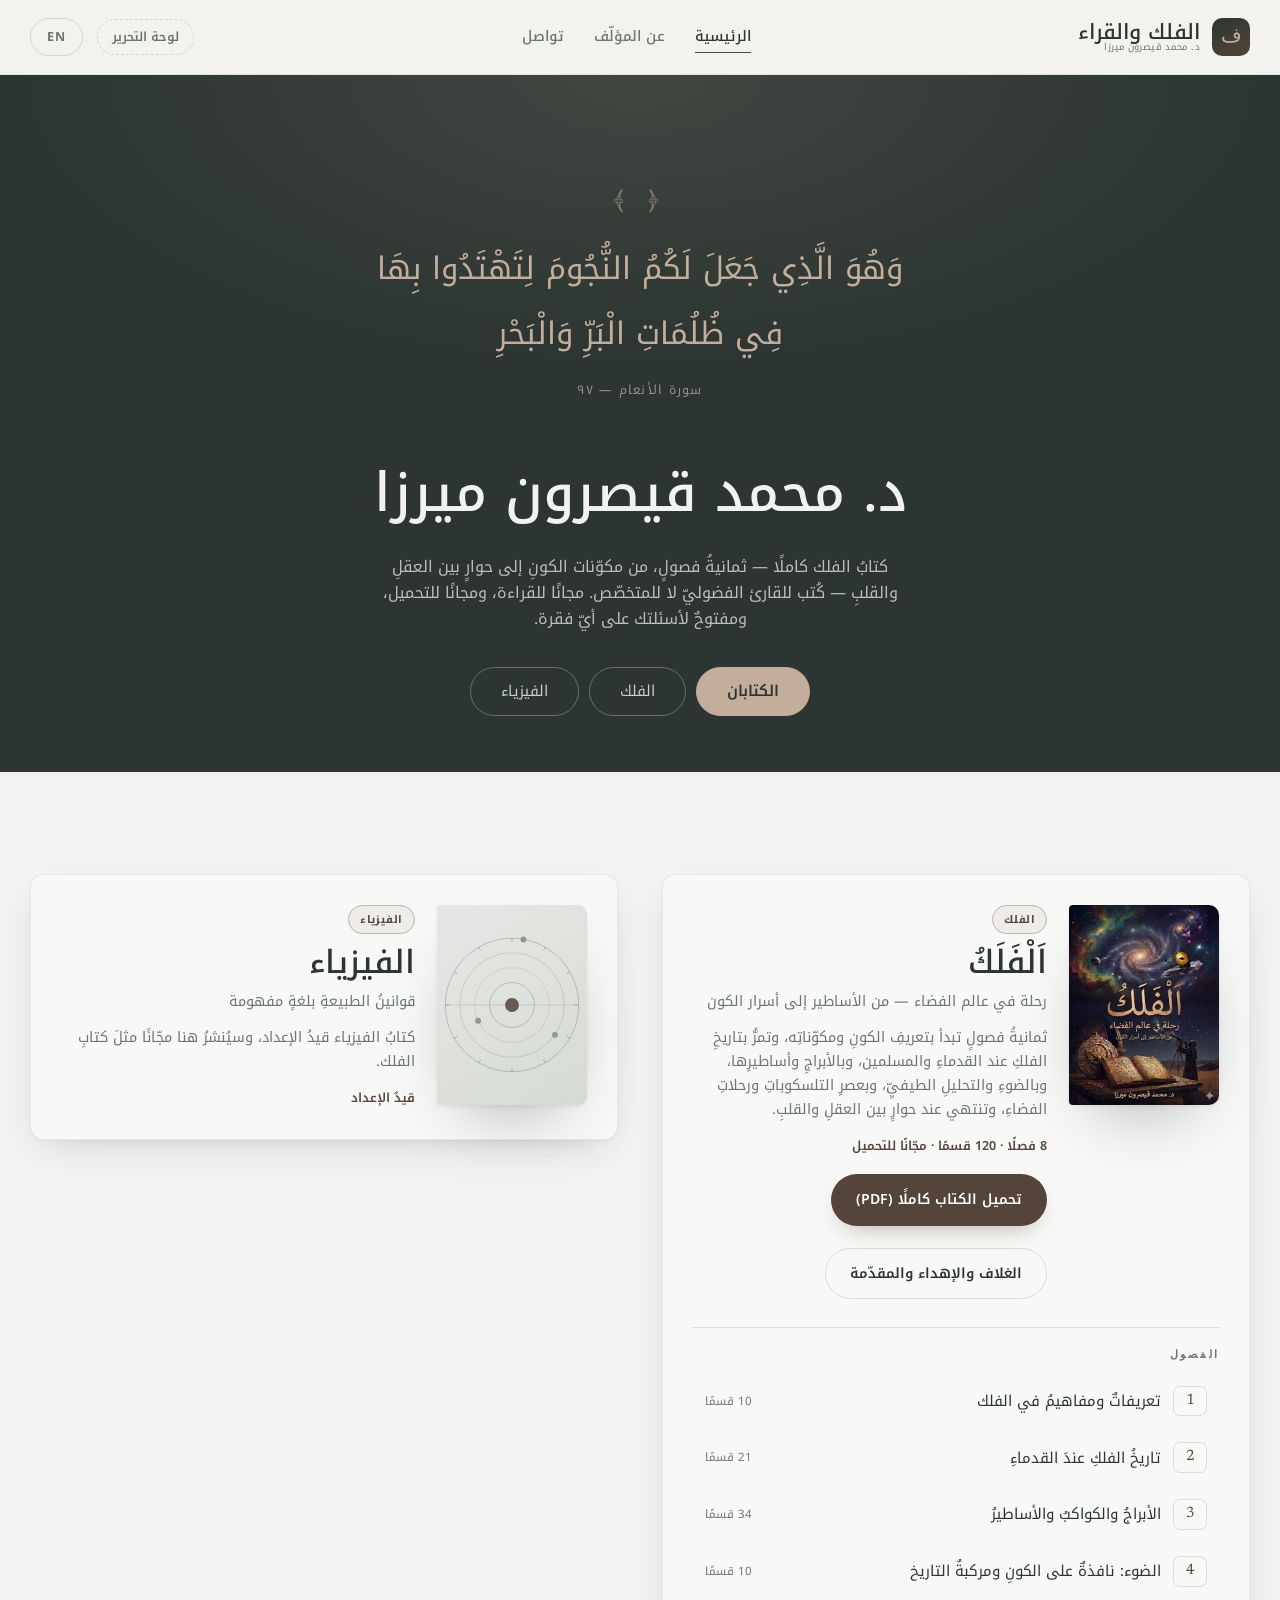
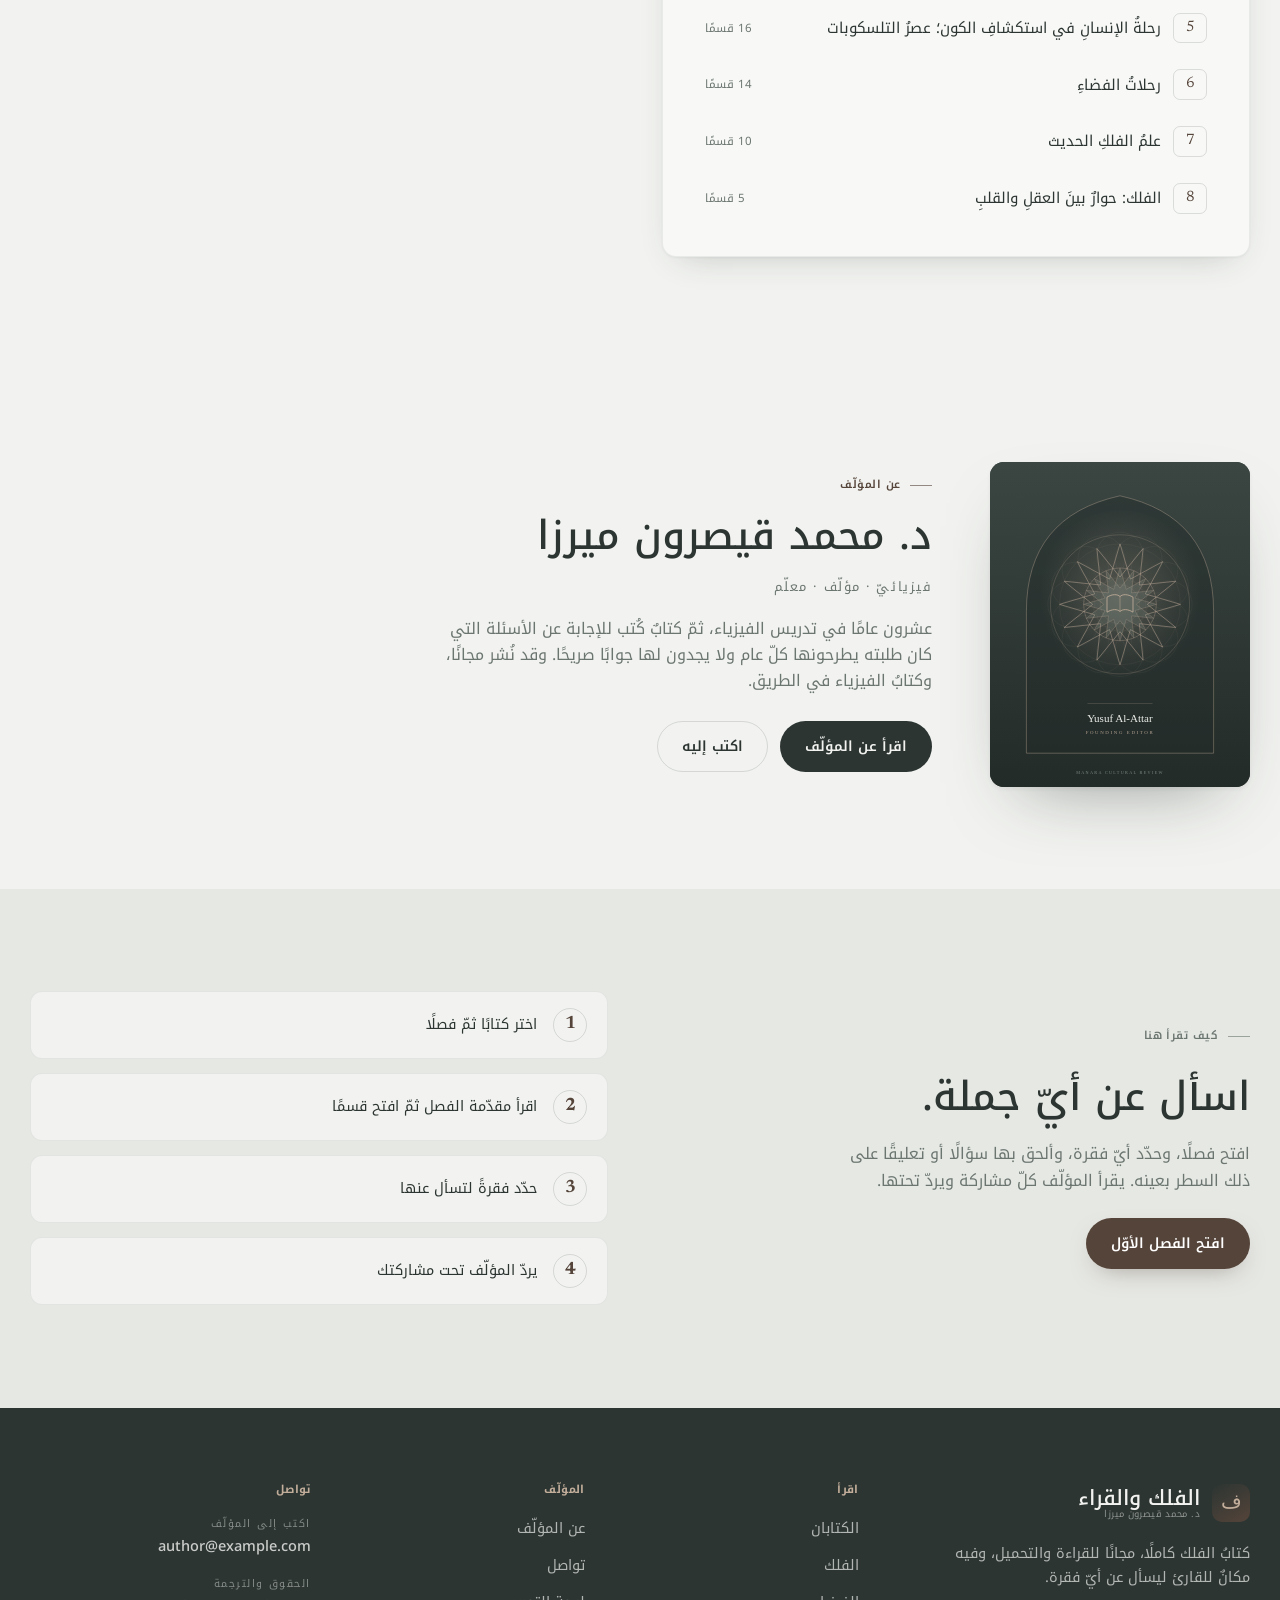
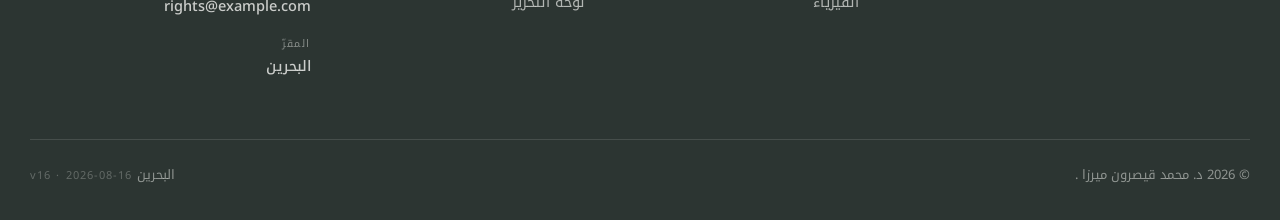
==== commit ab15298e: "Keep the verse ornament in the Arabic face In English it inherited the Latin stack, which has no gly" ====
--- a/index.html
+++ b/index.html
@@ -135,7 +135,7 @@
     </div>
     <div class="foot-bottom">
       <p>© 2026 د. محمد قيصرون ميرزا .</p>
-      <p>Bahrain <span class="build-stamp">v15 · 2026-08-16</span></p>
+      <p>Bahrain <span class="build-stamp">v16 · 2026-08-16</span></p>
     </div>
   </div>
 </footer>
--- a/styles.css
+++ b/styles.css
@@ -701,7 +701,12 @@
   background: radial-gradient(70% 60% at 50% 0%, rgba(195,174,155,.14), transparent 70%);
 }
 .verse-hero .wrap { position: relative; }
-.verse-mark { font-size: 26px; color: var(--gold-soft); opacity: .5; letter-spacing: .3em; }
+/* An Arabic typographic ornament, so it keeps the Arabic face in both
+   languages — the Latin stack has no glyph for it and falls back badly. */
+.verse-mark {
+  font-family: var(--arabic); font-size: 26px; color: var(--gold-soft);
+  opacity: .5; letter-spacing: .3em;
+}
 .verse {
   font-family: var(--arabic); font-size: clamp(19px, 2.9vw, 31px); line-height: 2.1;
   max-width: 30ch; margin: 14px auto 0; color: var(--gold-soft);
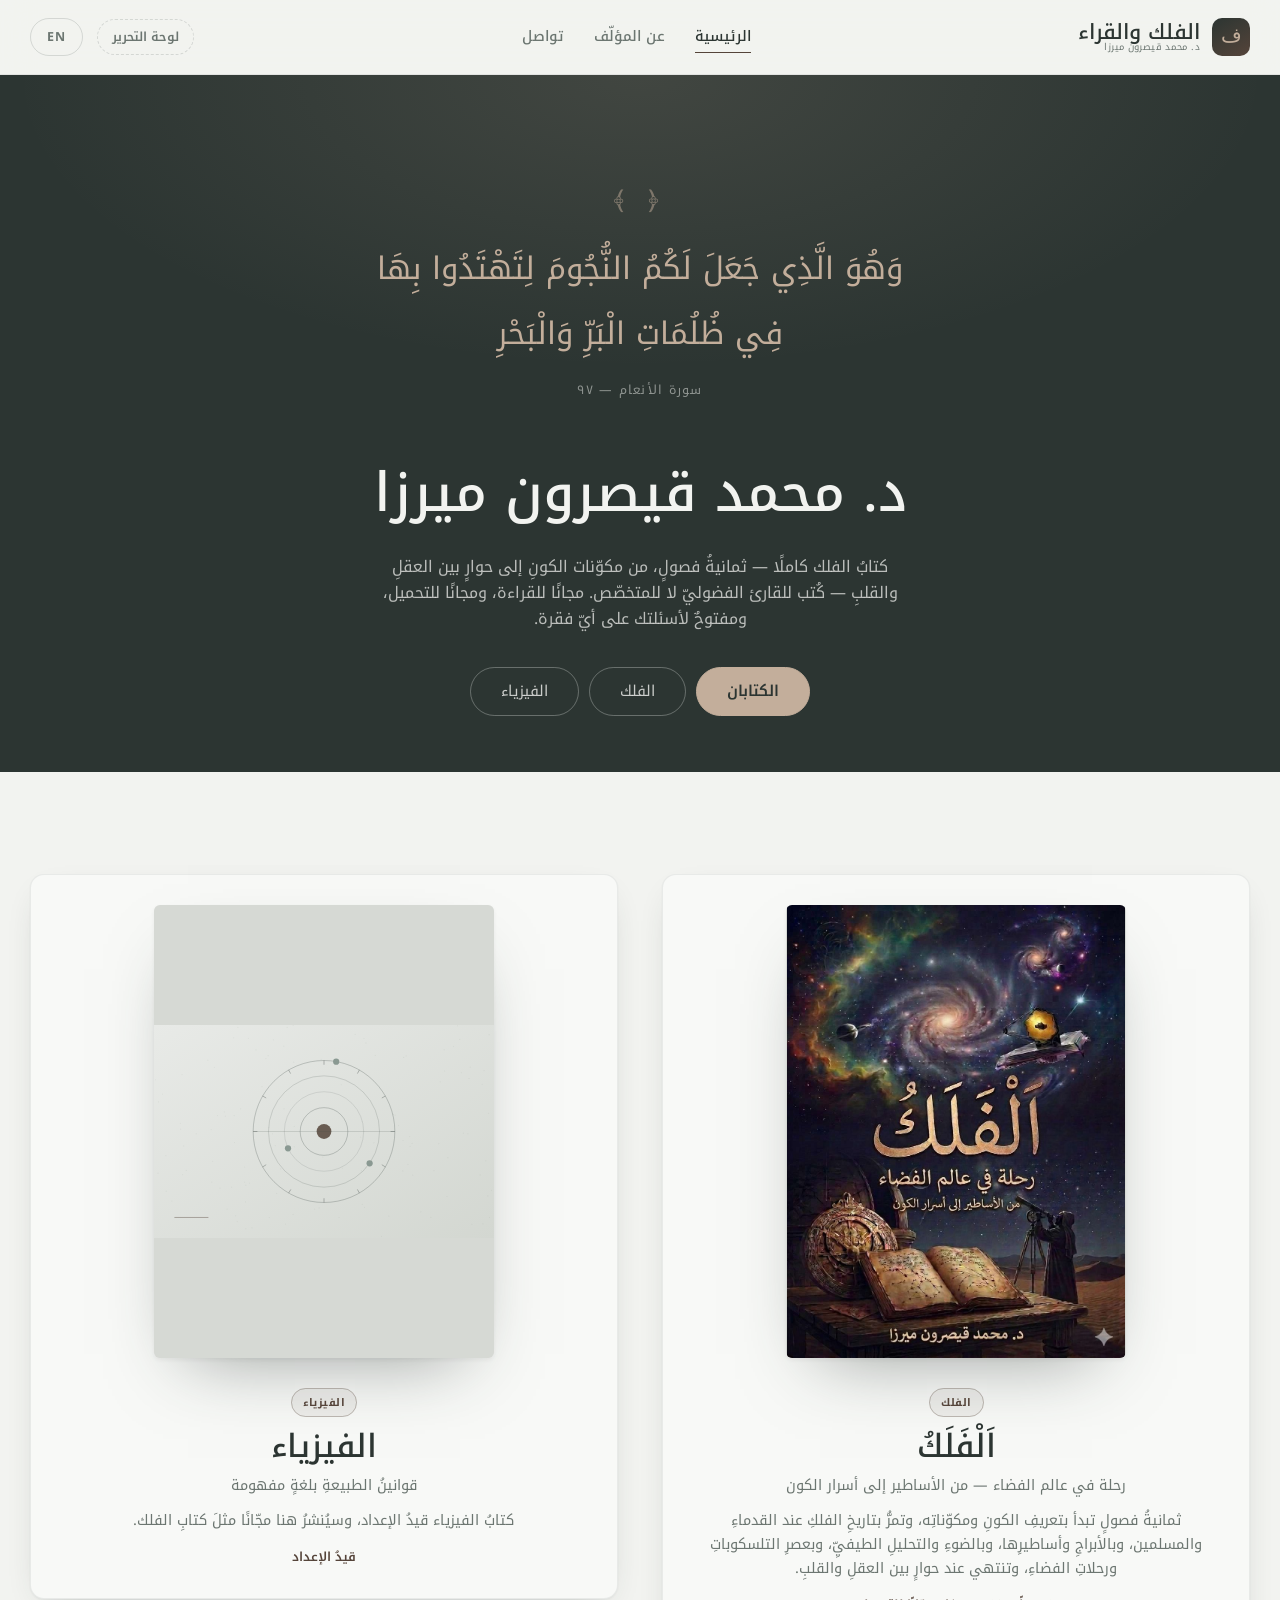
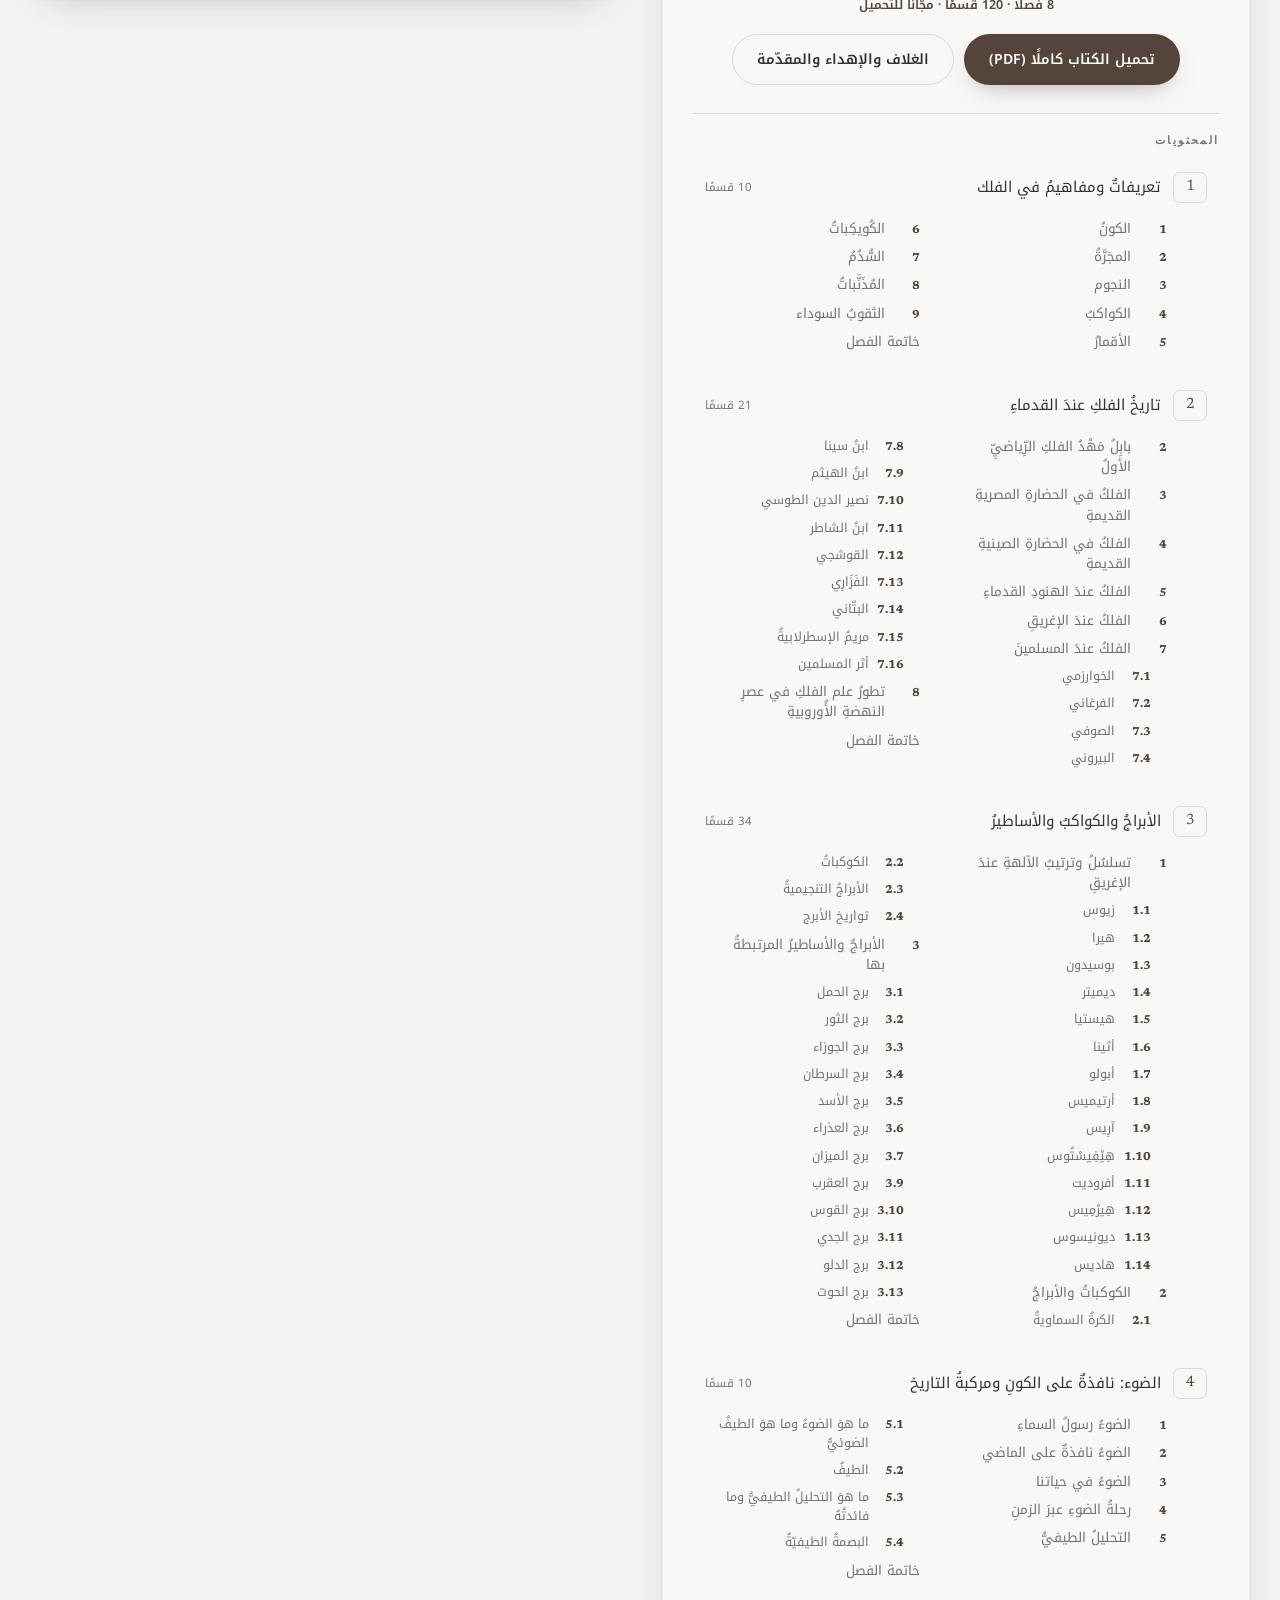
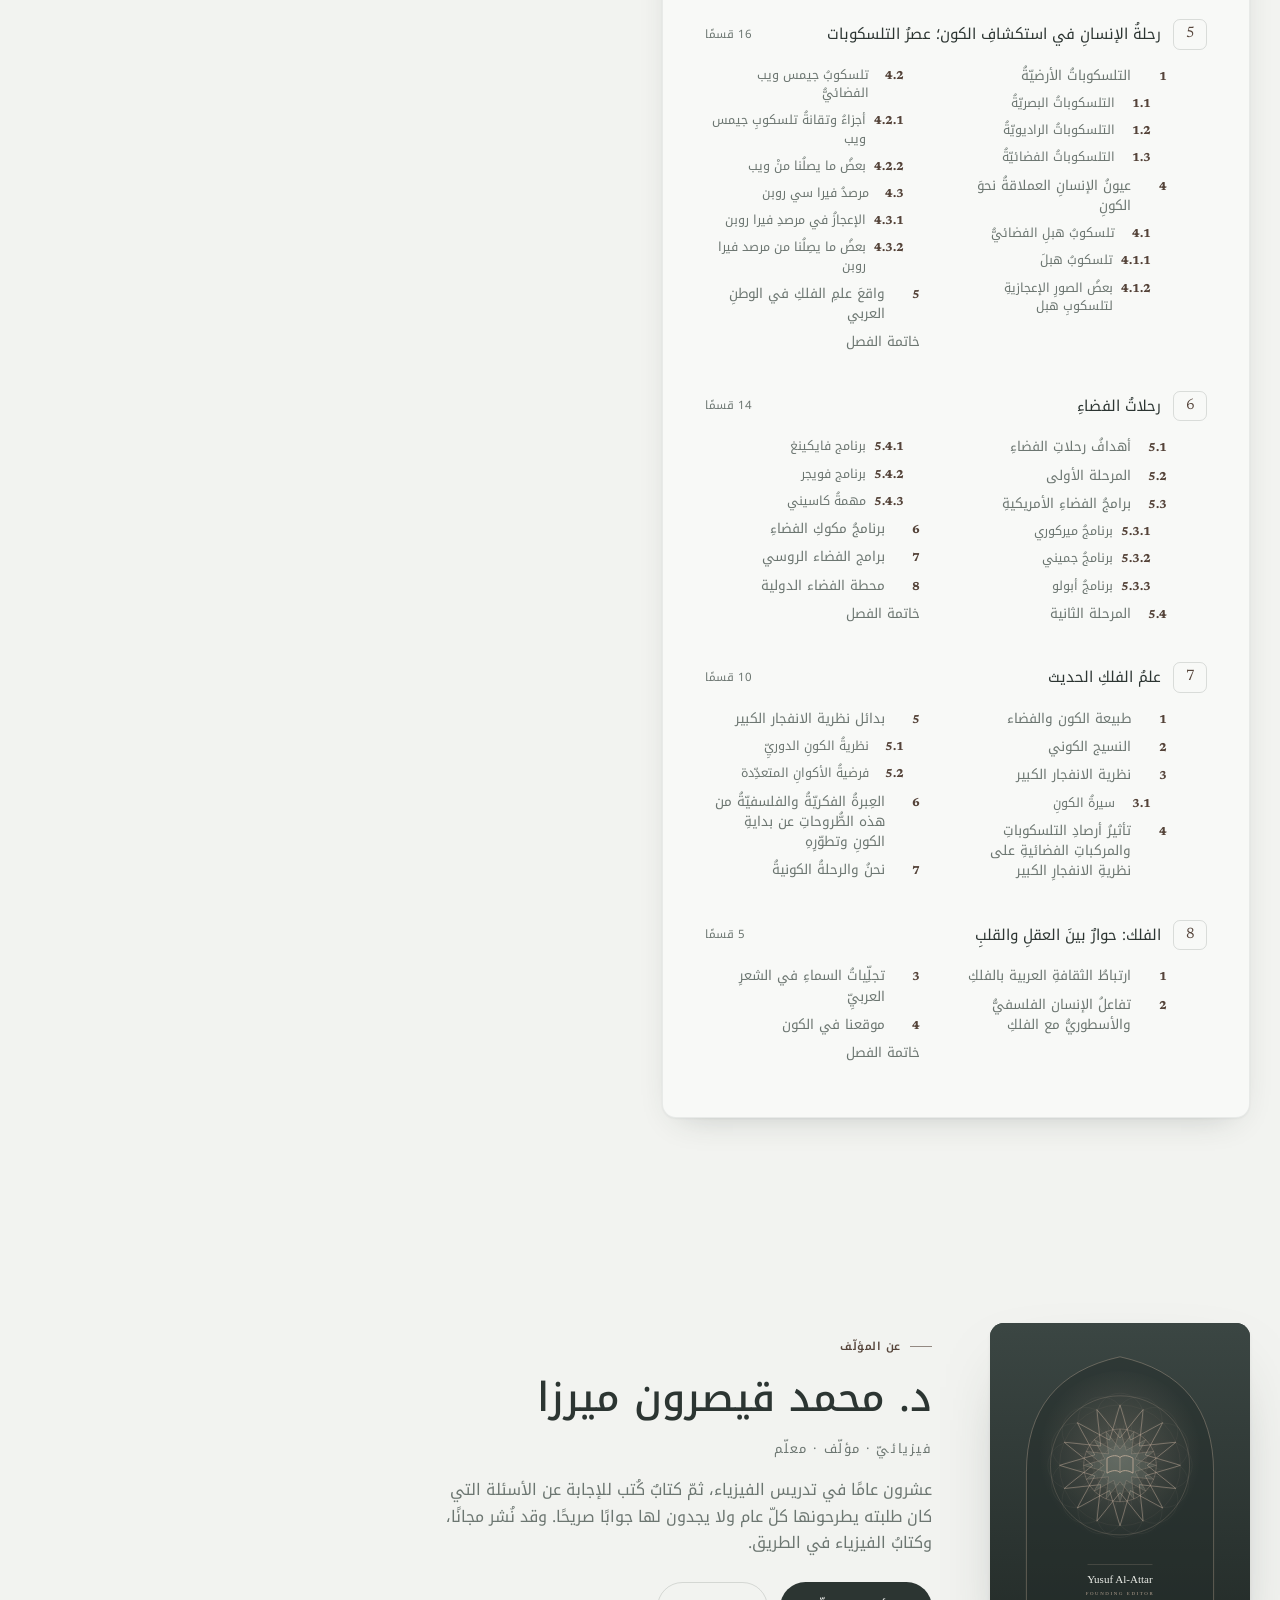
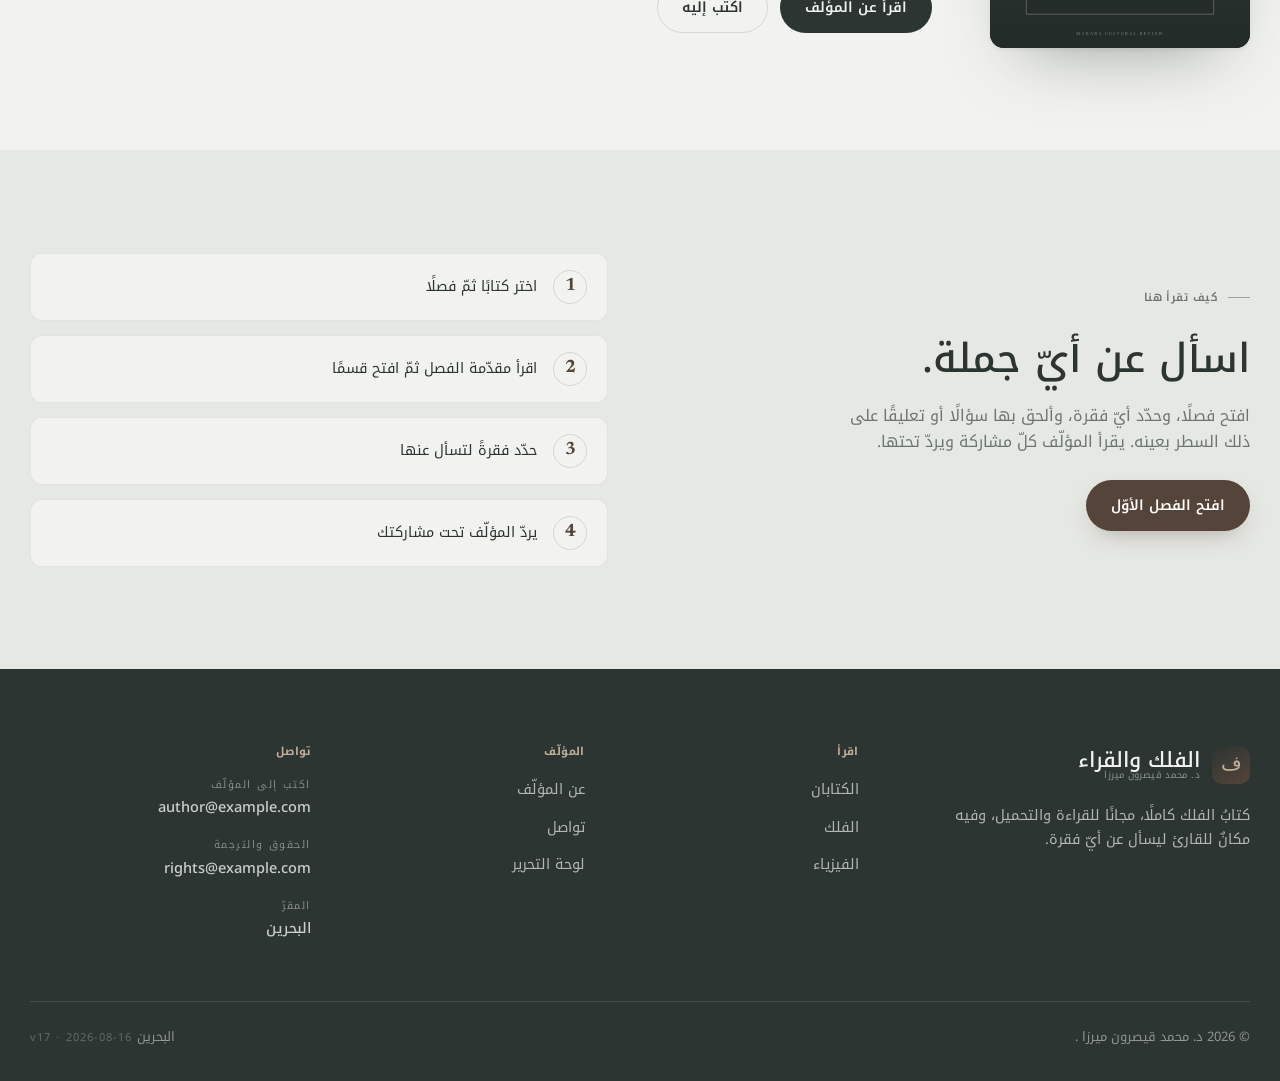
==== commit 94b2f18c: "Lead with the cover, and put the book's contents under it On a wide screen the cover sat in a narrow" ====
--- a/index.html
+++ b/index.html
@@ -135,7 +135,7 @@
     </div>
     <div class="foot-bottom">
       <p>© 2026 د. محمد قيصرون ميرزا .</p>
-      <p>Bahrain <span class="build-stamp">v16 · 2026-08-16</span></p>
+      <p>Bahrain <span class="build-stamp">v17 · 2026-08-16</span></p>
     </div>
   </div>
 </footer>
--- a/styles.css
+++ b/styles.css
@@ -733,17 +733,22 @@
   background: #f8f9f7; border: 1px solid var(--line-soft); border-radius: var(--r);
   padding: clamp(20px, 2.4vw, 30px); box-shadow: var(--shadow);
 }
-.vol-head { display: grid; grid-template-columns: 150px minmax(0, 1fr); gap: 22px; align-items: start; }
+/* The cover leads: full width of the card, centred, with everything about the
+   book set beneath it. */
+.vol-head { display: grid; justify-items: center; text-align: center; gap: 8px; }
+.vol-head > div { max-width: 62ch; }
 .vol-cover {
   /* height:auto so the element's height attribute cannot beat the aspect ratio */
-  width: 100%; height: auto; aspect-ratio: 3 / 4; object-fit: cover; border-radius: 4px 10px 10px 4px;
-  background: var(--paper-3); box-shadow: var(--shadow-lg);
+  width: min(100%, 340px); height: auto; aspect-ratio: 3 / 4; object-fit: contain;
+  border-radius: 6px; background: var(--paper-3); box-shadow: var(--shadow-lg);
+  margin-bottom: 22px;
 }
 .vol-head h3 { font-size: clamp(24px, 2.8vw, 32px); margin: 10px 0 4px; }
 .vol-sub { font-family: var(--arabic); font-size: 14.5px; color: var(--muted); }
 .vol-blurb { font-size: 14.5px; color: var(--muted); margin-top: 12px; line-height: 1.65; }
 .vol-free { font-size: 12.5px; color: var(--gold); font-weight: 600; margin-top: 14px; }
 .vol-head .btn { margin-top: 12px; }
+.vol-actions { justify-content: center; }
 
 .vol-chapters { margin-top: 28px; border-top: 1px solid var(--line); padding-top: 20px; }
 .vol-chapters h4 {
@@ -757,6 +762,24 @@
 }
 .ch-list a:hover { background: var(--paper-2); transform: translateX(-3px); }
 [dir="ltr"] .ch-list a:hover { transform: translateX(3px); }
+
+/* The book's own table of contents: every chapter with its sections under it. */
+.ch-list > li { margin-bottom: 6px; }
+.toc-sec {
+  list-style: none; margin: 0 0 14px; padding: 0 46px 0 12px;
+  columns: 2; column-gap: 26px;
+}
+[dir="ltr"] .toc-sec { padding: 0 12px 0 46px; }
+.toc-sec li { break-inside: avoid; }
+.toc-sec li.sub { padding-inline-start: 16px; }
+.toc-sec a {
+  display: flex; gap: 8px; align-items: baseline; text-decoration: none;
+  font-family: var(--arabic); font-size: 13.5px; line-height: 1.5;
+  color: var(--muted); padding: 4px 6px; border-radius: 6px;
+}
+.toc-sec a:hover { color: var(--ink); background: var(--paper-2); }
+.toc-sec b { font-family: var(--serif); font-size: 11.5px; color: var(--gold); flex: none; min-width: 2.4em; }
+.toc-sec li.sub a { font-size: 12.5px; }
 .ch-n {
   font-family: var(--serif); font-size: 15px; color: var(--gold); text-align: center;
   border: 1px solid var(--line); border-radius: 7px; padding: 2px 0;
@@ -857,7 +880,7 @@
   font-size: 13.5px; color: var(--muted); margin-top: 16px;
   border-inline-start: 2px solid var(--gold-soft); padding-inline-start: 12px;
 }
-.vol-actions { display: flex; gap: 10px; flex-wrap: wrap; margin-top: 6px; }
+.vol-actions { display: flex; gap: 10px; flex-wrap: wrap; margin-top: 6px; justify-content: center; }
 
 .ch-nav {
   display: flex; justify-content: space-between; gap: 14px; flex-wrap: wrap;
@@ -889,9 +912,9 @@
   .how { grid-template-columns: 1fr; }
 }
 @media (max-width: 560px) {
-  .vol-head { grid-template-columns: 1fr; }
-  .vol-cover { max-width: 170px; }
+  .vol-cover { width: min(100%, 210px); }
   .ch-list a { grid-template-columns: 30px minmax(0, 1fr); }
+  .toc-sec { columns: 1; padding-inline: 34px 8px; }
   .ch-s { display: none; }
   .sec summary { grid-template-columns: 42px minmax(0, 1fr) auto; }
   .sec-term { display: none; }
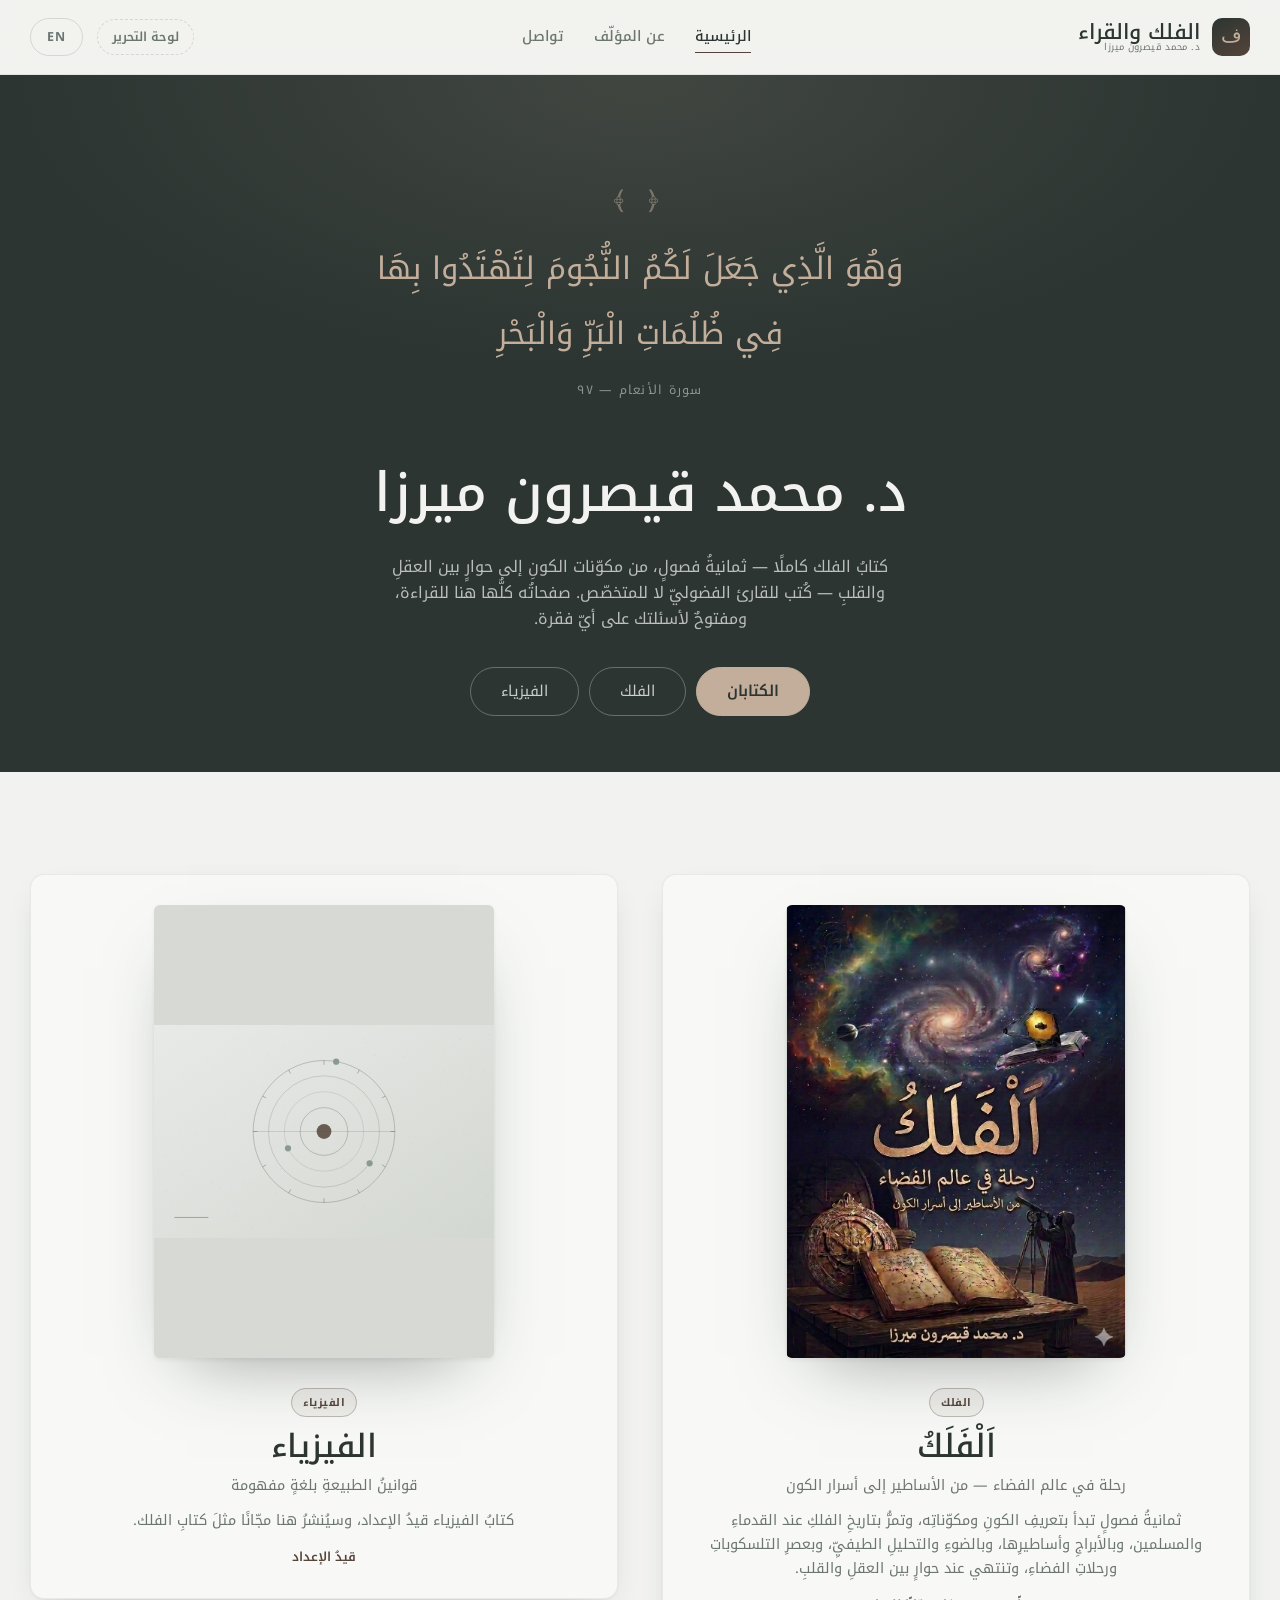
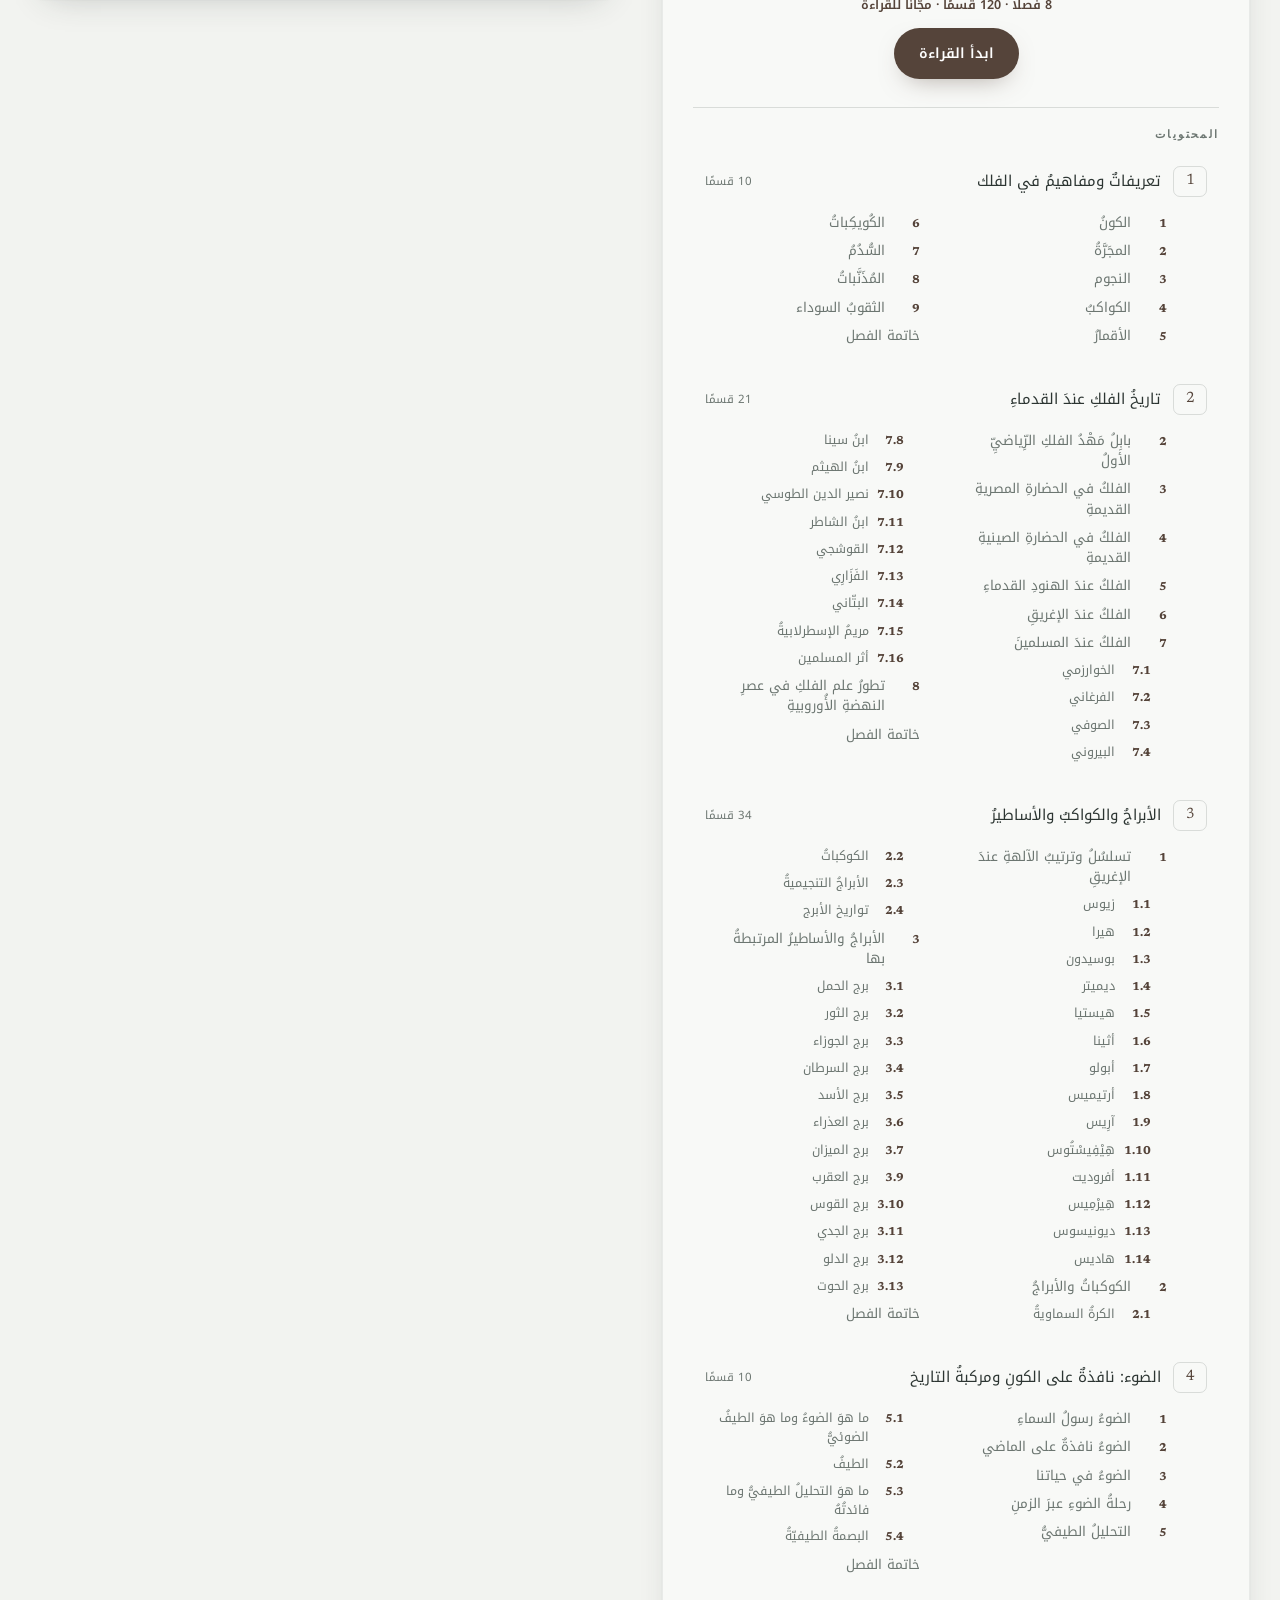
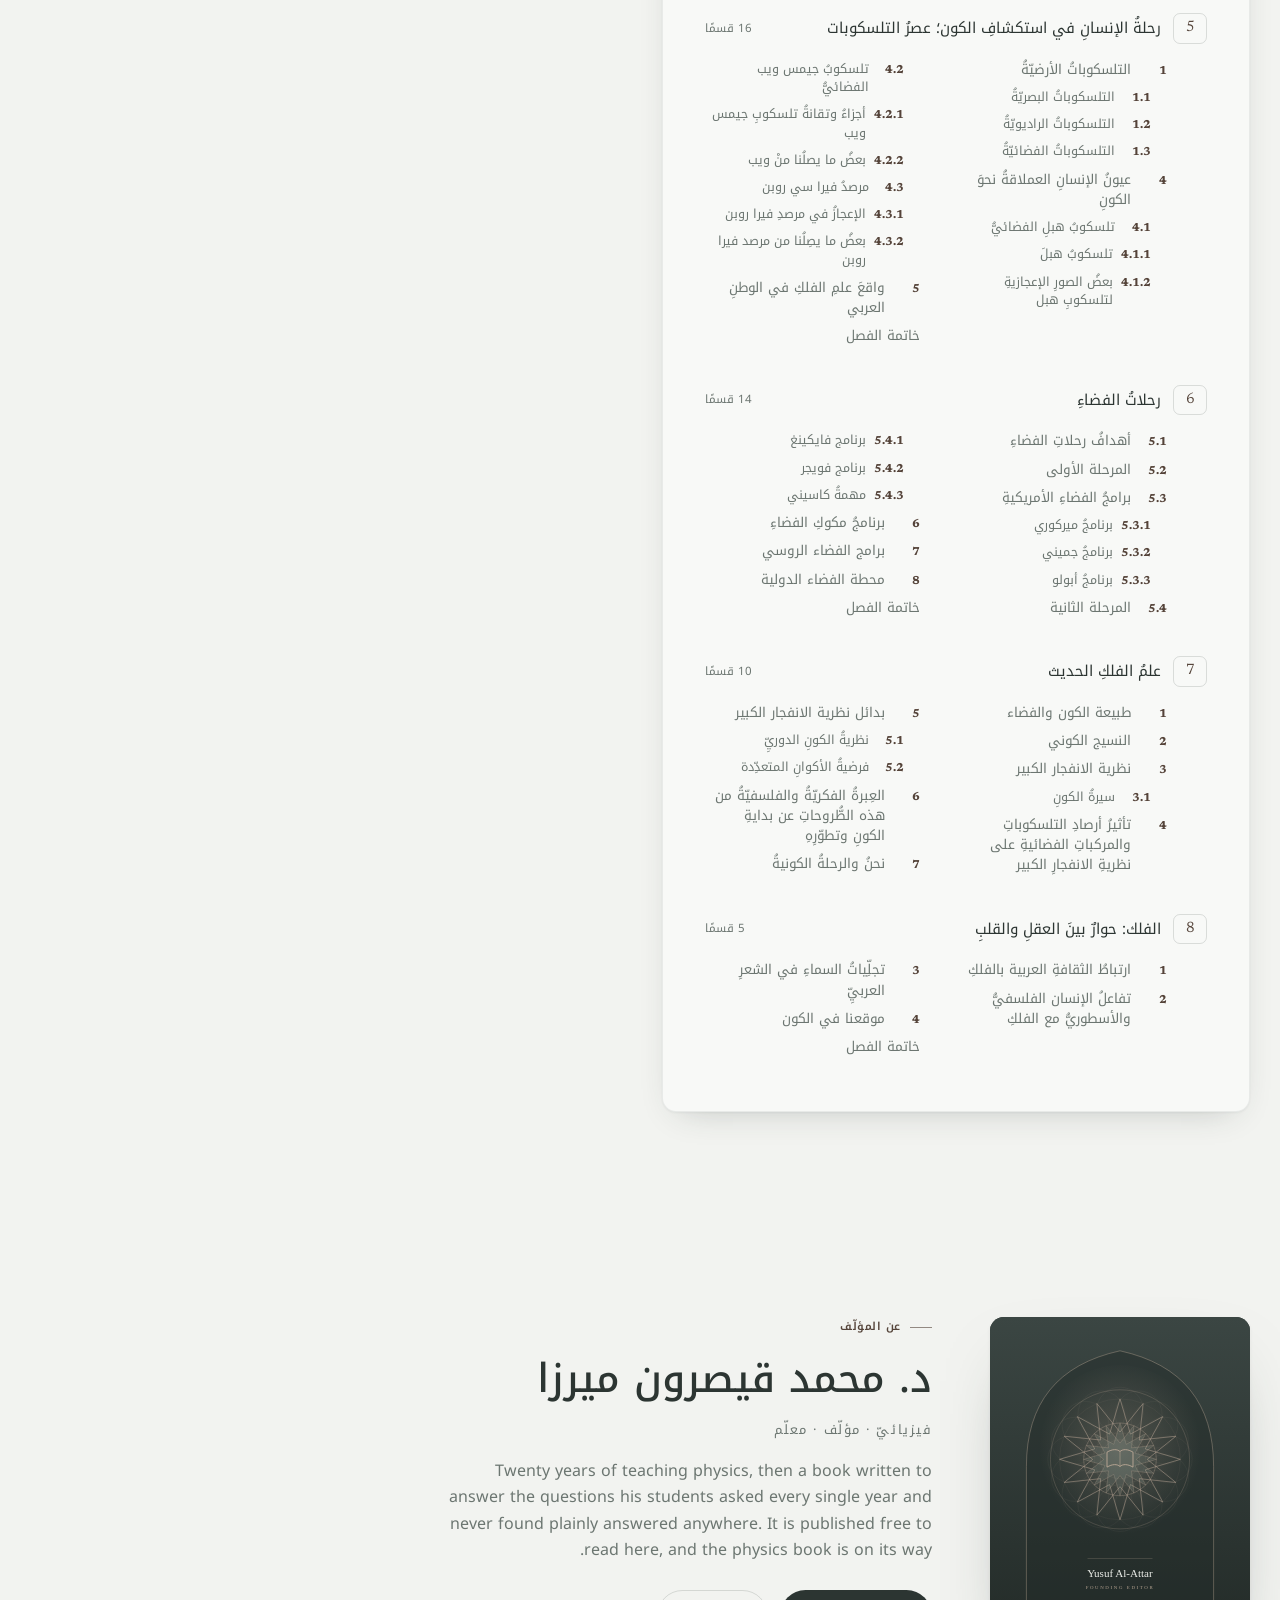
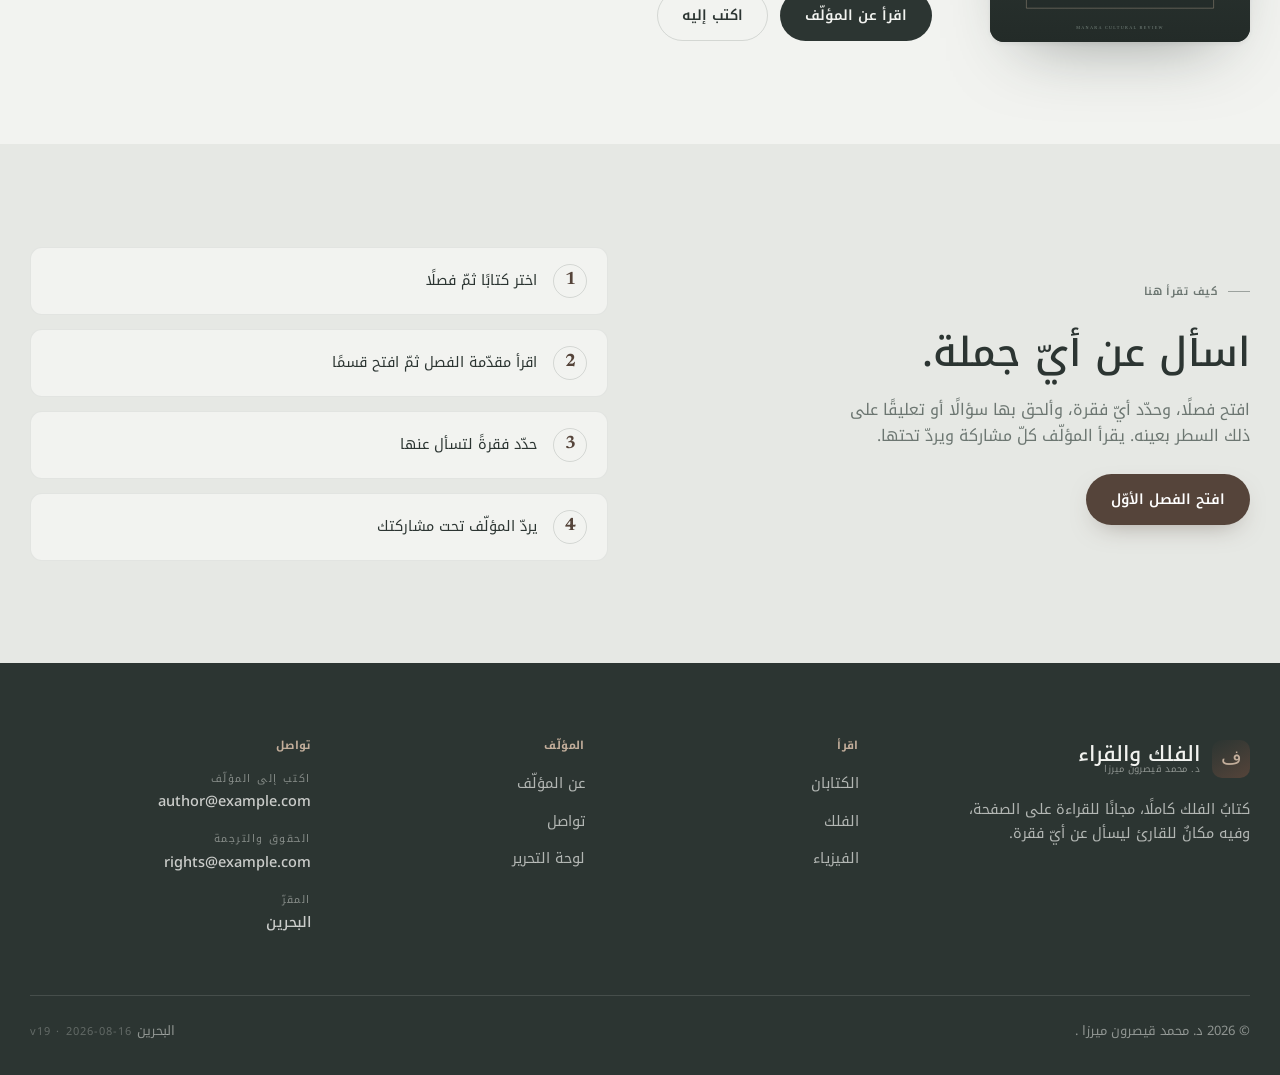
==== commit de9fd3d6: "Put the whole book on the page and drop the PDFs The author wants the book read on the site, not dow" ====
--- a/index.html
+++ b/index.html
@@ -4,7 +4,7 @@
 <meta charset="UTF-8">
 <meta name="viewport" content="width=device-width,initial-scale=1">
 <title>كتب الفلك والفيزياء — د. محمد قيصرون ميرزا</title>
-<meta name="description" content="The astronomy book by Dr. Mohammed Qaisaroun Mirza — eight chapters, free to read and free to download, with comments on any passage.">
+<meta name="description" content="The astronomy book by Dr. Mohammed Qaisaroun Mirza — eight chapters, free to read in full, with comments on any passage.">
 <meta name="theme-color" content="#2c3532">
 <link rel="preconnect" href="https://fonts.googleapis.com">
 <link rel="preconnect" href="https://fonts.gstatic.com" crossorigin>
@@ -51,7 +51,7 @@
       <p class="verse-src ar">سورة الأنعام — ٩٧</p>
 
       <h1>Dr. Mohammed Qaisaroun Mirza</h1>
-      <p class="hero-lede">The astronomy book in full — eight chapters, from what the universe is made of to a dialogue between mind and heart — written for the curious reader rather than the specialist. Free to read, free to download, and open to your questions on any passage.</p>
+      <p class="hero-lede">The astronomy book in full — eight chapters, from what the universe is made of to a dialogue between mind and heart — written for the curious reader rather than the specialist. Every page is here to read, and open to your questions on any passage.</p>
 
       <div class="subject-tabs" id="subjects" role="group" aria-label="Choose a subject"></div>
     </div>
@@ -71,7 +71,7 @@
         <p class="eyebrow">About the author</p>
         <h2>Dr. Mohammed Qaisaroun Mirza</h2>
         <p class="role">Physicist · Author · Teacher</p>
-        <p>Twenty years of teaching physics, then a book written to answer the questions his students asked every single year and never found plainly answered anywhere. It is published free, and the physics book is on its way.</p>
+        <p>Twenty years of teaching physics, then a book written to answer the questions his students asked every single year and never found plainly answered anywhere. It is published free to read here, and the physics book is on its way.</p>
         <div class="hero-actions">
           <a class="btn btn-ink" href="about.html">Read about the author</a>
           <a class="btn btn-outline" href="contact.html">Write to him</a>
@@ -106,7 +106,7 @@
           <span class="brand-mark ar">ف</span>
           <span class="brand-txt"><b>الفلك والقراء</b><span>د. محمد قيصرون ميرزا</span></span>
         </a>
-        <p class="foot-about">The astronomy book in full, free to read and free to download, with a place for readers to ask about any passage.</p>
+        <p class="foot-about">The astronomy book in full, free to read on the page, with a place for readers to ask about any passage.</p>
       </div>
       <div>
         <h4>Read</h4>
@@ -135,7 +135,7 @@
     </div>
     <div class="foot-bottom">
       <p>© 2026 د. محمد قيصرون ميرزا .</p>
-      <p>Bahrain <span class="build-stamp">v17 · 2026-08-16</span></p>
+      <p>Bahrain <span class="build-stamp">v19 · 2026-08-16</span></p>
     </div>
   </div>
 </footer>
--- a/styles.css
+++ b/styles.css
@@ -27,14 +27,12 @@
 * { box-sizing: border-box; }
 html {
   -webkit-text-size-adjust: 100%;
-  scroll-behavior: smooth;
   /* Without this, pulling past the end of the page on a phone stretches the view
      and exposes a slab of blank canvas under the dark footer. */
   overscroll-behavior-y: none;
   background: var(--paper);
 }
 @media (prefers-reduced-motion: reduce) {
-  html { scroll-behavior: auto; }
   *, *::before, *::after { animation-duration: .01ms !important; transition-duration: .01ms !important; }
 }
 
@@ -823,70 +821,68 @@
 .hl-pop[hidden] { display: none; }
 .hl-pop:hover { background: var(--gold); }
 
-.ch-sections { margin-top: clamp(30px, 4vw, 46px); }
-.sec-list { display: grid; gap: 10px; }
-.sec {
-  border: 1px solid var(--line-soft); border-radius: var(--r); background: var(--paper);
-  overflow: hidden; transition: border-color .25s;
-}
-.sec[open] { border-color: var(--line); box-shadow: var(--shadow); }
-.sec summary {
-  display: grid; grid-template-columns: 58px minmax(0, 1fr) auto auto; align-items: center; gap: 14px;
-  padding: 16px 18px; cursor: pointer; list-style: none;
-}
-.sec summary::-webkit-details-marker { display: none; }
-.sec summary:hover { background: var(--paper-2); }
-.sec-n { font-family: var(--serif); font-size: 14px; color: var(--gold); }
-.sec-t { font-family: var(--arabic); font-size: 16.5px; line-height: 1.5; }
+/* --- the reader: contents beside the chapter, text always on the page --- */
+.read-shell {
+  display: grid; grid-template-columns: 250px minmax(0, 1fr);
+  gap: clamp(28px, 4vw, 56px); align-items: start;
+}
+.ch-toc .toc { position: sticky; top: 96px; max-height: calc(100vh - 130px); overflow-y: auto; }
+.ch-toc ol { list-style: none; padding: 0; margin: 16px 0 0; display: grid; gap: 1px; }
+.ch-toc li.sub a { padding-inline-start: 22px; font-size: 12.5px; opacity: .85; }
+.ch-toc a {
+  display: block; font-family: var(--arabic); font-size: 13.5px; line-height: 1.5;
+  color: var(--muted); text-decoration: none; padding: 7px 12px;
+  border-inline-start: 2px solid var(--line-soft); transition: color .2s, border-color .2s;
+}
+.ch-toc a:hover { color: var(--ink); border-color: var(--gold-soft); }
+.ch-toc a.active { color: var(--ink); border-color: var(--gold); font-weight: 600; }
+.ch-toc b { font-family: var(--serif); color: var(--gold); font-size: 11.5px; }
+
+.sec-block { margin-top: clamp(34px, 4.5vw, 54px); scroll-margin-top: 96px; }
+.sec-block.sub { margin-top: clamp(26px, 3vw, 36px); padding-inline-start: clamp(12px, 2vw, 26px); }
+.sec-block.sub { border-inline-start: 2px solid var(--line-soft); }
+.sec-h {
+  display: flex; align-items: baseline; gap: 12px; flex-wrap: wrap;
+  font-family: var(--arabic); line-height: 1.5; margin-bottom: 16px;
+}
+.sec-block h2.sec-h { font-size: clamp(21px, 2.6vw, 27px); }
+.sec-block h3.sec-h { font-size: clamp(17px, 2vw, 20px); }
+.sec-h .sec-n {
+  font-family: var(--serif); font-size: 13px; color: var(--gold); flex: none;
+  border: 1px solid var(--line); border-radius: 7px; padding: 3px 9px; line-height: 1;
+}
+.sec-h .sec-t { min-width: 0; }
 .sec-term {
-  font-size: 11px; letter-spacing: .1em; color: var(--muted); border: 1px solid var(--line);
-  border-radius: 999px; padding: 4px 11px; white-space: nowrap;
-}
-.sec-open {
-  width: 22px; height: 22px; position: relative; flex: none; color: var(--gold);
-}
-.sec-open::before, .sec-open::after {
-  content: ""; position: absolute; inset: 50% 3px auto 3px; height: 1.5px; background: currentColor;
-  transition: transform .25s;
-}
-.sec-open::after { transform: rotate(90deg); }
-.sec[open] .sec-open::after { transform: rotate(0deg); }
-.sec-body { padding: 0 18px 20px; display: grid; gap: 16px; justify-items: start; }
-.sec-body .readable { border: 0; background: transparent; padding: 0; font-size: 17px; }
-.sec-pending { color: var(--muted); font-size: 14px; }
-.sec-c {
-  font-family: var(--serif); font-size: 12px; color: var(--muted);
-  border: 1px solid var(--line); border-radius: 999px; padding: 3px 10px;
-}
-
-/* The author nests one level: sub-sections sit inside their parent. */
-.sub-list { display: grid; gap: 8px; padding: 0 18px 20px; }
-.sub-list .sec { background: var(--paper-2); }
-.sub-list .sec summary { padding: 12px 14px; }
-.sub-list .sec-t { font-size: 15.5px; }
-
-/* Figures lifted out of the PDFs. */
-.figs { display: grid; gap: 14px; width: 100%; justify-items: center; }
+  font-family: var(--sans); font-size: 11px; letter-spacing: .1em; color: var(--muted);
+  border: 1px solid var(--line); border-radius: 999px; padding: 4px 11px;
+  max-width: 100%; overflow-wrap: anywhere;
+}
+.sec-block .readable { border: 0; background: transparent; padding: 0; }
+/* Figures lifted out of the author's files. height:auto so the width/height
+   attributes reserve the right space without fixing the rendered height. */
+.figs { display: grid; gap: 14px; width: 100%; justify-items: center; margin-top: 20px; }
 .figs img {
-  width: 100%; max-width: 720px; height: auto; border-radius: 10px;
-  border: 1px solid var(--line-soft);
+  width: auto; max-width: min(100%, 720px); height: auto;
+  border-radius: 10px; border: 1px solid var(--line-soft);
 }
 .fnotes {
   font-family: var(--arabic); font-size: 13px; line-height: 1.95; color: var(--muted);
-  border-top: 1px solid var(--line-soft); padding-top: 12px; width: 100%;
+  border-top: 1px solid var(--line-soft); padding-top: 12px; width: 100%; margin-top: 18px;
 }
 .fnotes p + p { margin-top: 8px; }
 .lang-note {
   font-size: 13.5px; color: var(--muted); margin-top: 16px;
   border-inline-start: 2px solid var(--gold-soft); padding-inline-start: 12px;
 }
-.vol-actions { display: flex; gap: 10px; flex-wrap: wrap; margin-top: 6px; justify-content: center; }
 
 .ch-nav {
   display: flex; justify-content: space-between; gap: 14px; flex-wrap: wrap;
   margin-top: clamp(34px, 4vw, 50px); padding-top: 26px; border-top: 1px solid var(--line);
 }
-.ch-nav .btn { font-family: var(--arabic); max-width: 46%; }
+.ch-nav .btn {
+  font-family: var(--arabic); max-width: 46%;
+  white-space: normal; text-align: start; line-height: 1.45;
+}
 
 /* --- quoted comments --- */
 .cmt-quote {
@@ -909,10 +905,18 @@
 
 @media (max-width: 980px) {
   .book-shelf { grid-template-columns: 1fr; }
+  /* The contents move above the chapter and stop sticking. */
+  .read-shell { grid-template-columns: minmax(0, 1fr); gap: 22px; }
+  .ch-toc .toc { position: static; max-height: none; }
+  .ch-toc ol { columns: 2; column-gap: 20px; }
+  .ch-toc { min-width: 0; }
+  .ch-toc li { break-inside: avoid; }
+  .ch-toc a { overflow-wrap: anywhere; }
   .how { grid-template-columns: 1fr; }
 }
 @media (max-width: 560px) {
   .vol-cover { width: min(100%, 210px); }
+  .ch-toc ol { columns: 1; }
   .ch-list a { grid-template-columns: 30px minmax(0, 1fr); }
   .toc-sec { columns: 1; padding-inline: 34px 8px; }
   .ch-s { display: none; }
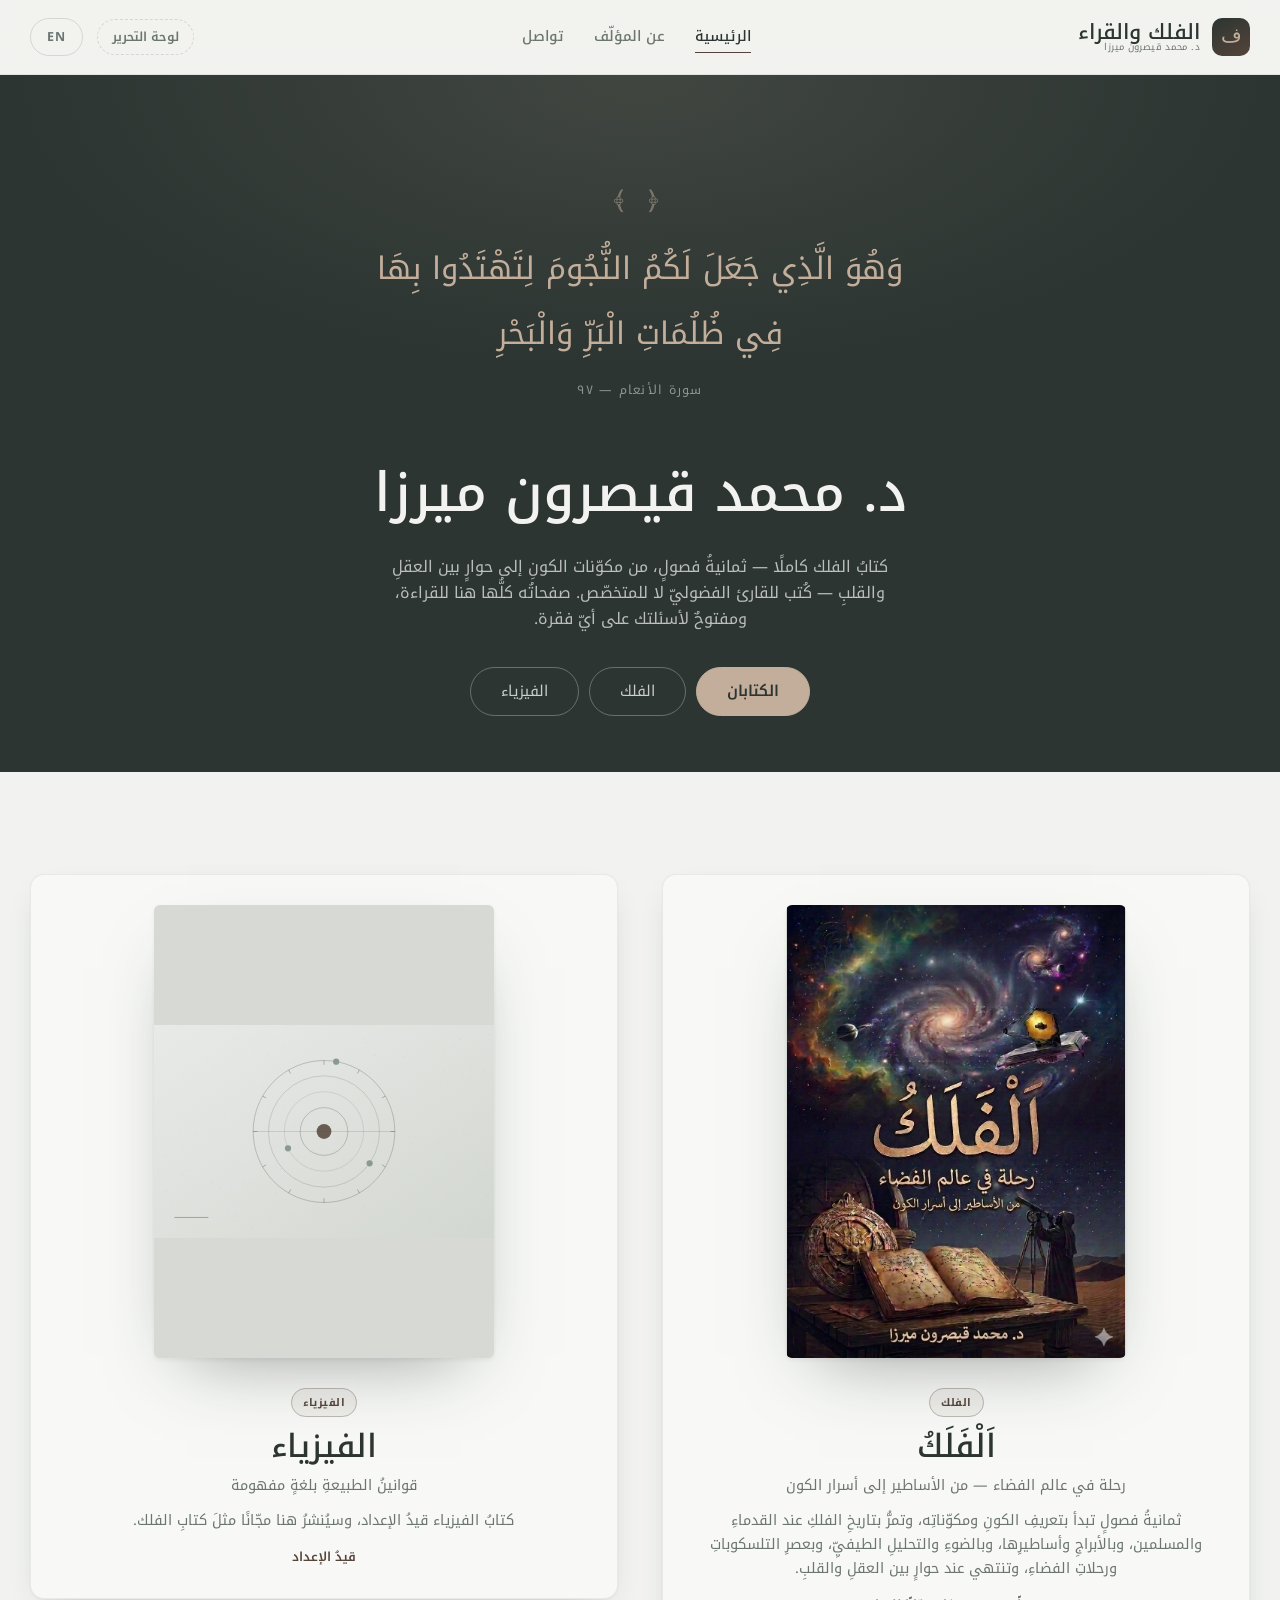
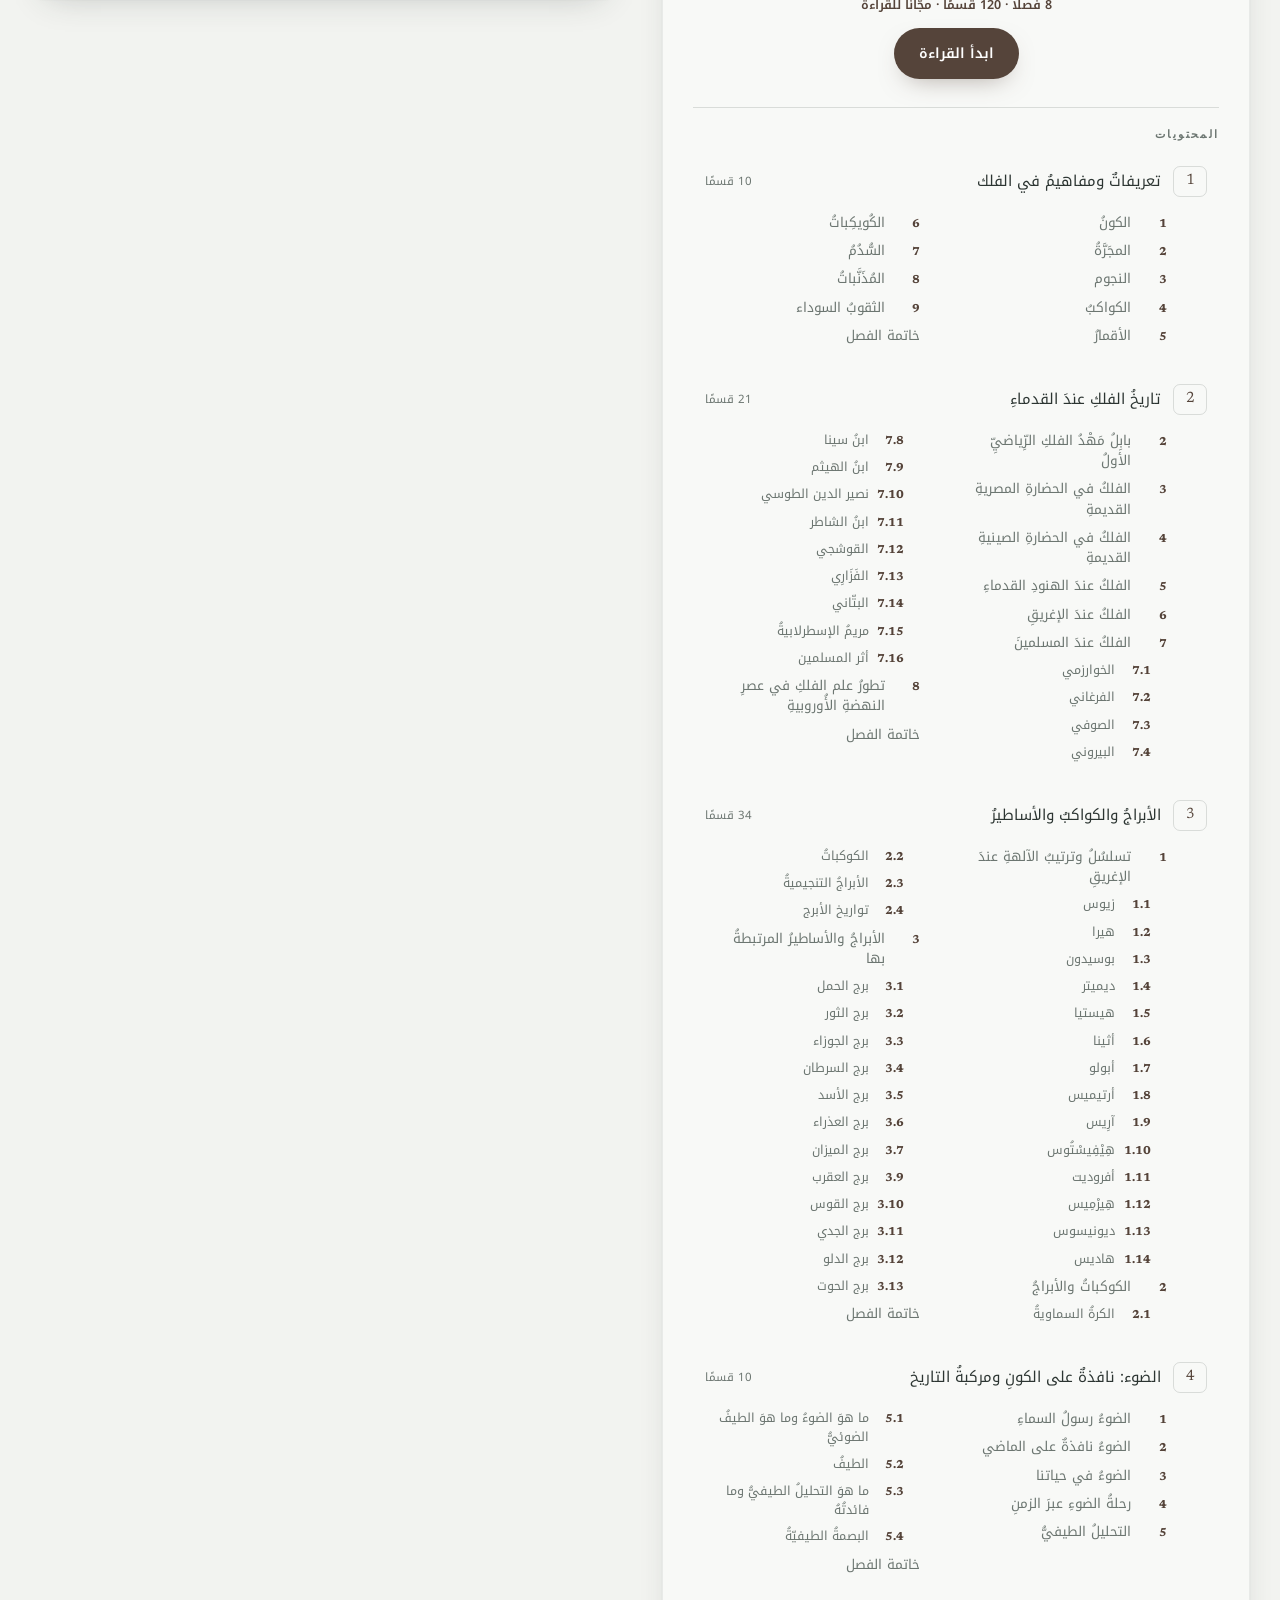
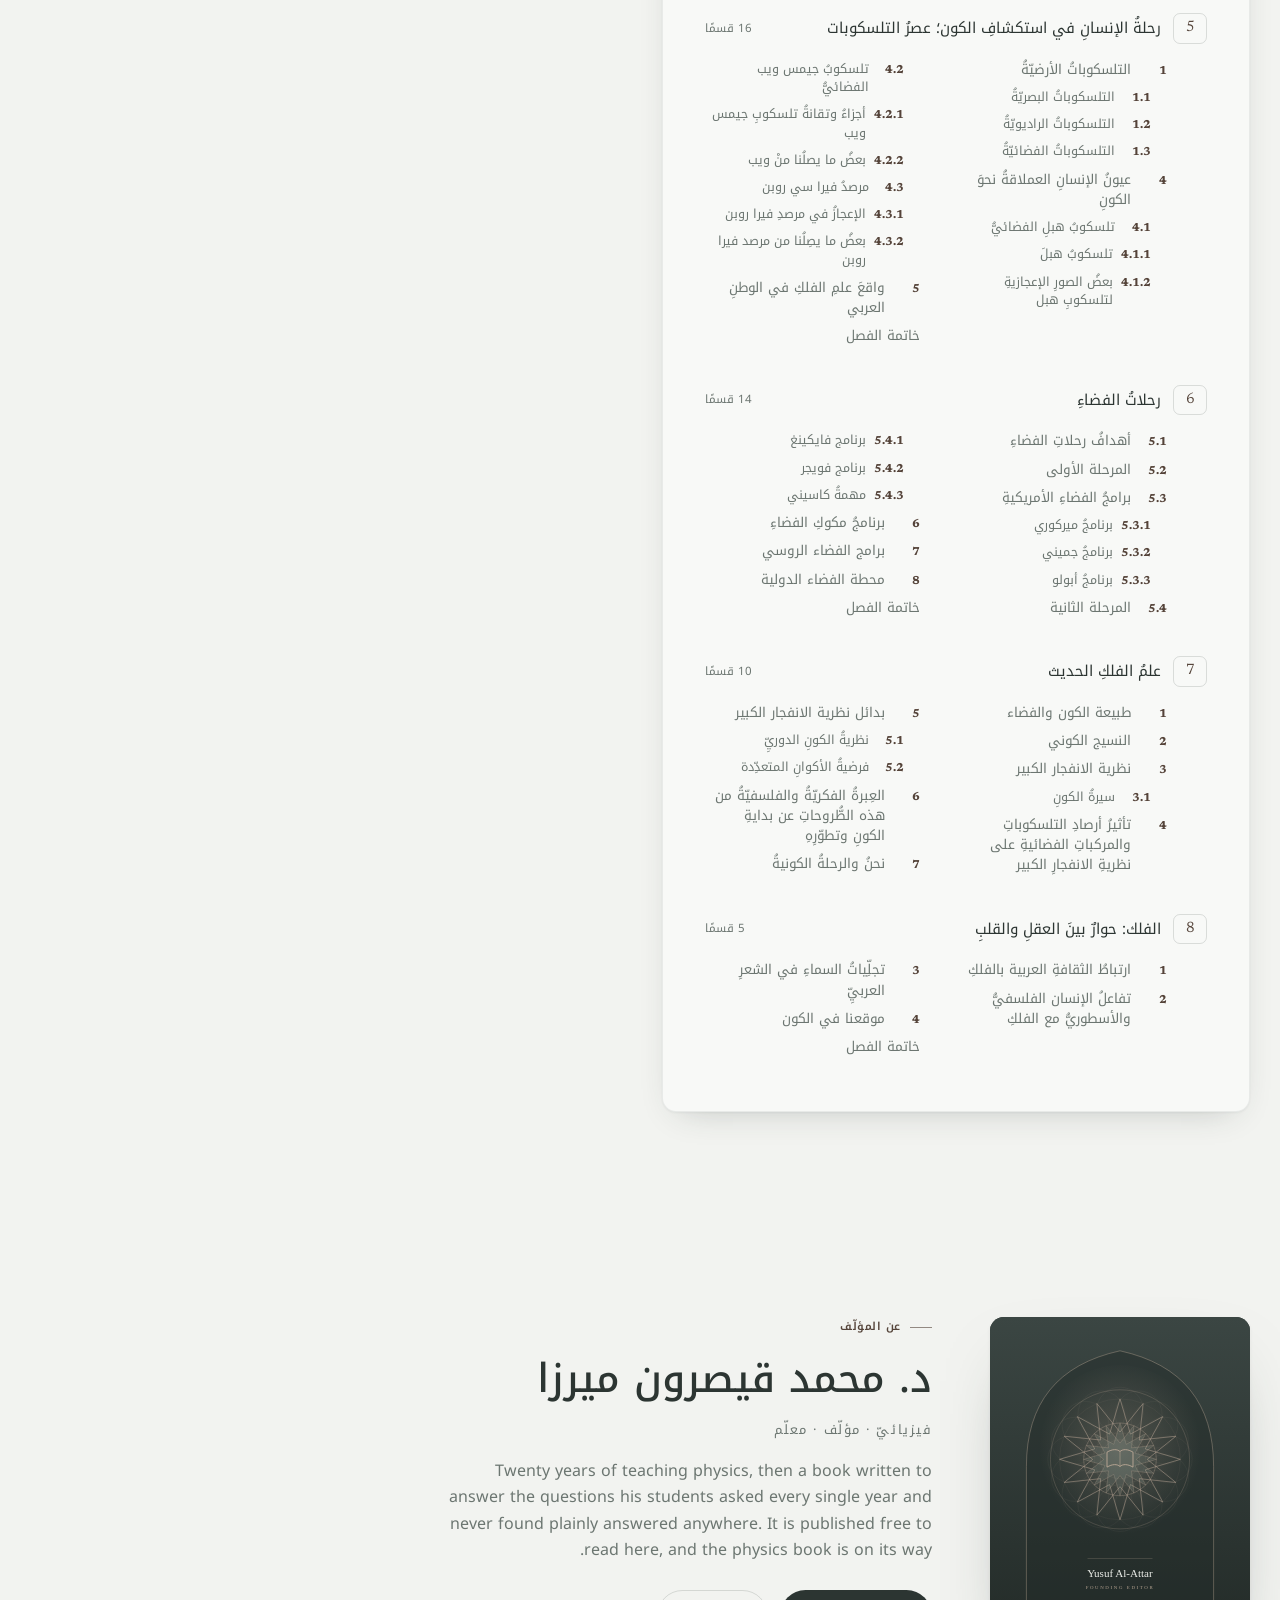
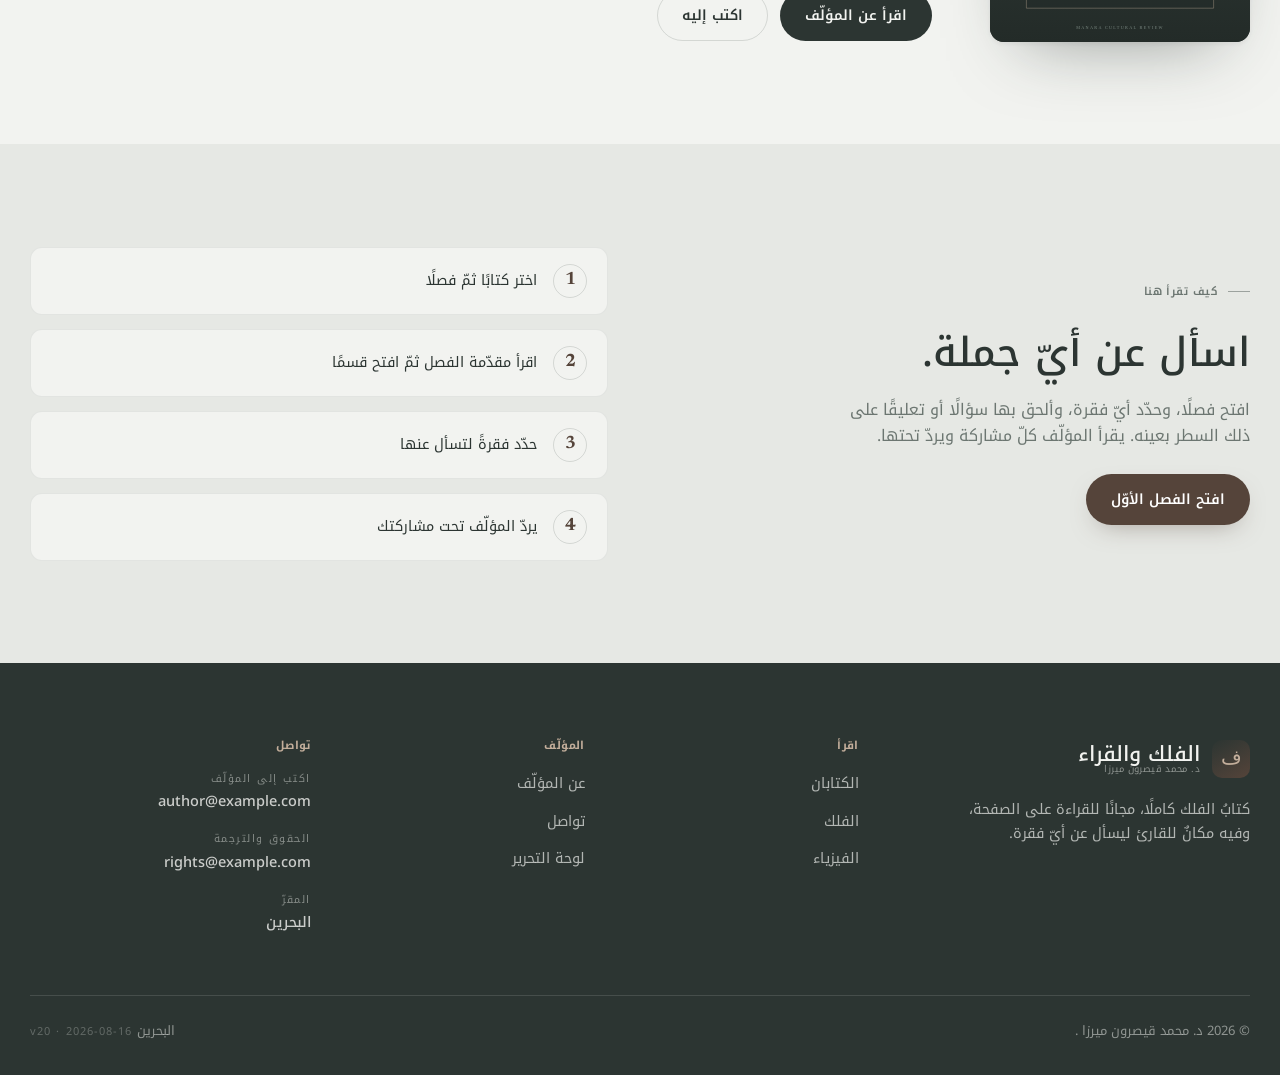
==== commit 91fa817d: "Let a chapter fold down to its headings A chapter of thirty-odd sections runs to twenty-five thousan" ====
--- a/index.html
+++ b/index.html
@@ -135,7 +135,7 @@
     </div>
     <div class="foot-bottom">
       <p>© 2026 د. محمد قيصرون ميرزا .</p>
-      <p>Bahrain <span class="build-stamp">v19 · 2026-08-16</span></p>
+      <p>Bahrain <span class="build-stamp">v20 · 2026-08-16</span></p>
     </div>
   </div>
 </footer>
--- a/styles.css
+++ b/styles.css
@@ -841,10 +841,26 @@
 .sec-block { margin-top: clamp(34px, 4.5vw, 54px); scroll-margin-top: 96px; }
 .sec-block.sub { margin-top: clamp(26px, 3vw, 36px); padding-inline-start: clamp(12px, 2vw, 26px); }
 .sec-block.sub { border-inline-start: 2px solid var(--line-soft); }
-.sec-h {
-  display: flex; align-items: baseline; gap: 12px; flex-wrap: wrap;
-  font-family: var(--arabic); line-height: 1.5; margin-bottom: 16px;
-}
+.sec-h { margin-bottom: 16px; }
+/* The whole heading is the fold control. */
+.sec-fold {
+  display: flex; align-items: baseline; gap: 12px; flex-wrap: wrap; width: 100%;
+  font-family: var(--arabic); font-size: inherit; font-weight: inherit; line-height: 1.5;
+  background: none; border: 0; padding: 6px 0; margin: 0; cursor: pointer;
+  text-align: start; color: inherit; border-radius: 8px;
+}
+.sec-fold:hover .sec-t { color: var(--gold); }
+.sec-fold:focus-visible { outline: 2px solid var(--gold); outline-offset: 4px; }
+.sec-open { width: 20px; height: 20px; position: relative; flex: none; color: var(--gold); margin-inline-start: auto; }
+.sec-open::before, .sec-open::after {
+  content: ""; position: absolute; inset: 50% 2px auto 2px; height: 1.5px;
+  background: currentColor; transition: transform .25s;
+}
+.sec-open::after { transform: rotate(90deg); }
+.sec-block:not(.folded) .sec-open::after { transform: rotate(0deg); }
+.sec-block.folded { margin-top: 4px; }
+.sec-block.folded .sec-inner { display: none; }
+.sec-block.folded .sec-h { margin-bottom: 0; border-bottom: 1px solid var(--line-soft); }
 .sec-block h2.sec-h { font-size: clamp(21px, 2.6vw, 27px); }
 .sec-block h3.sec-h { font-size: clamp(17px, 2vw, 20px); }
 .sec-h .sec-n {
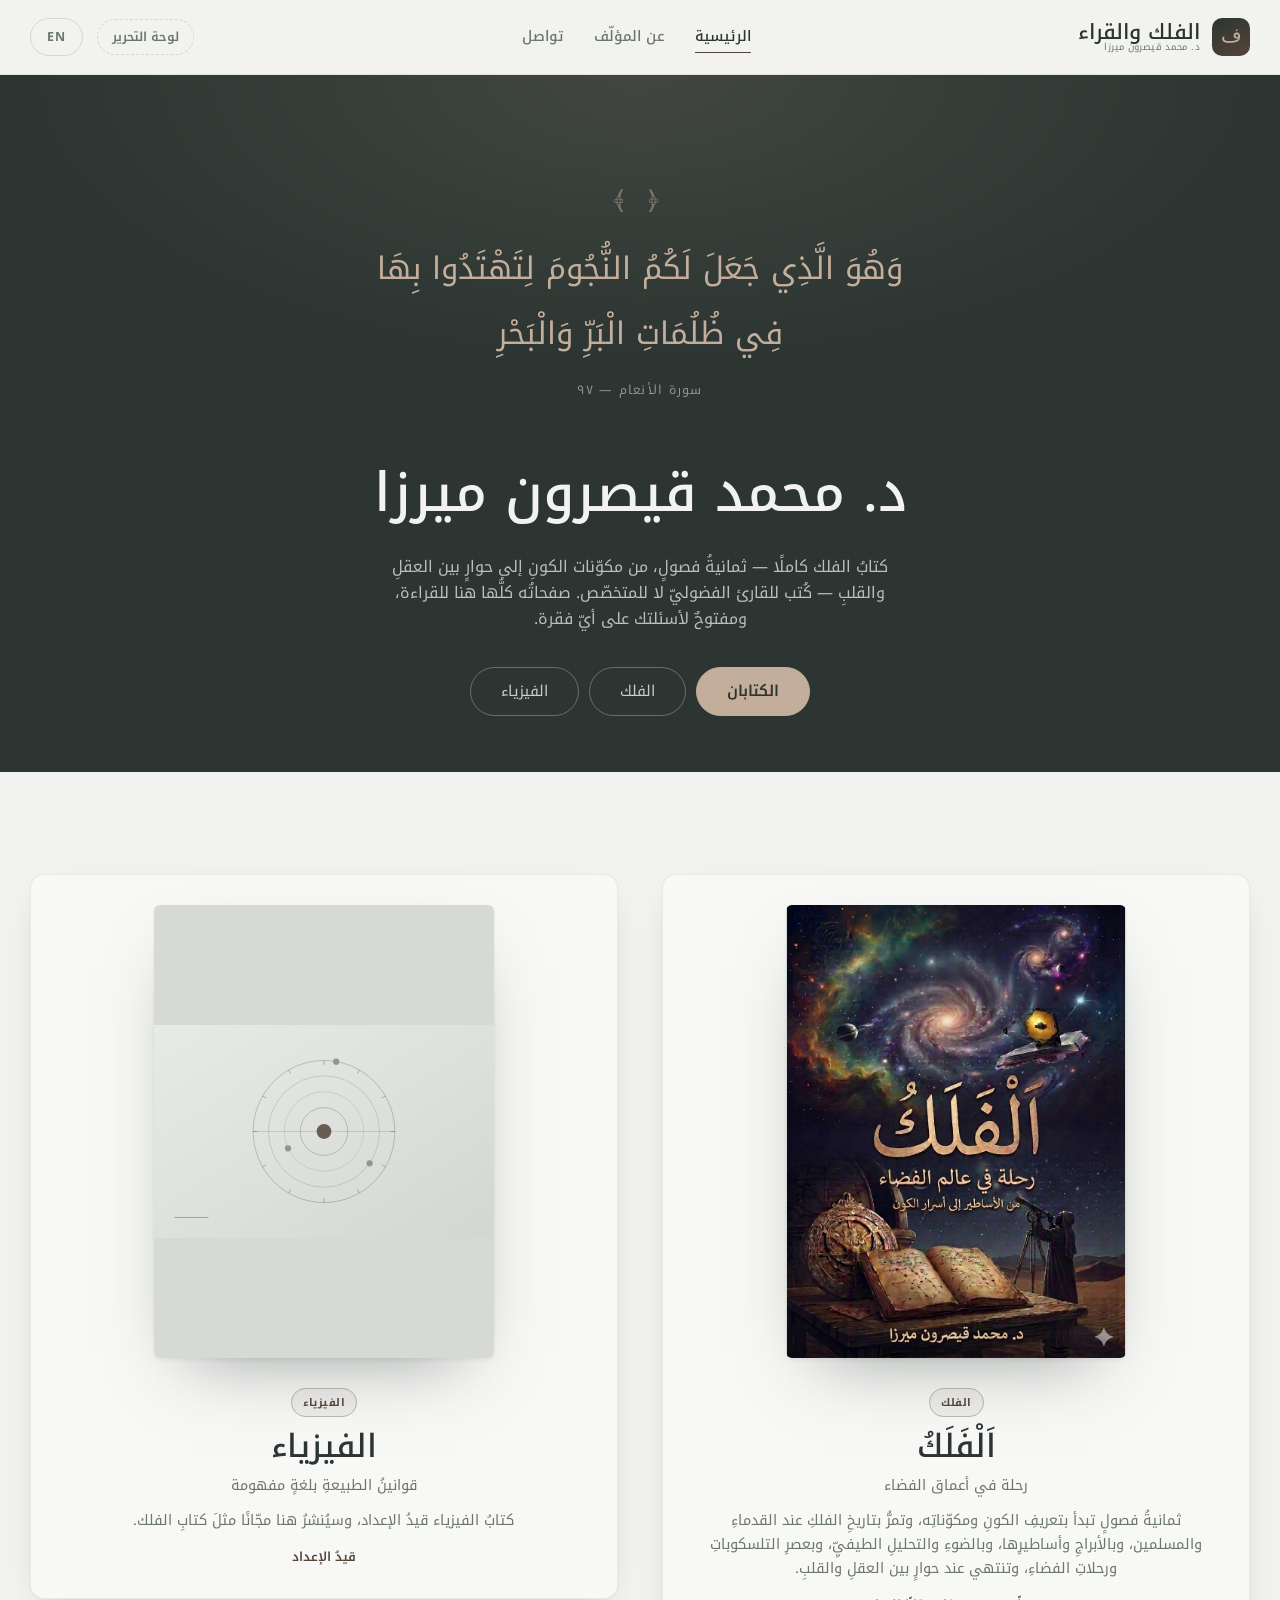
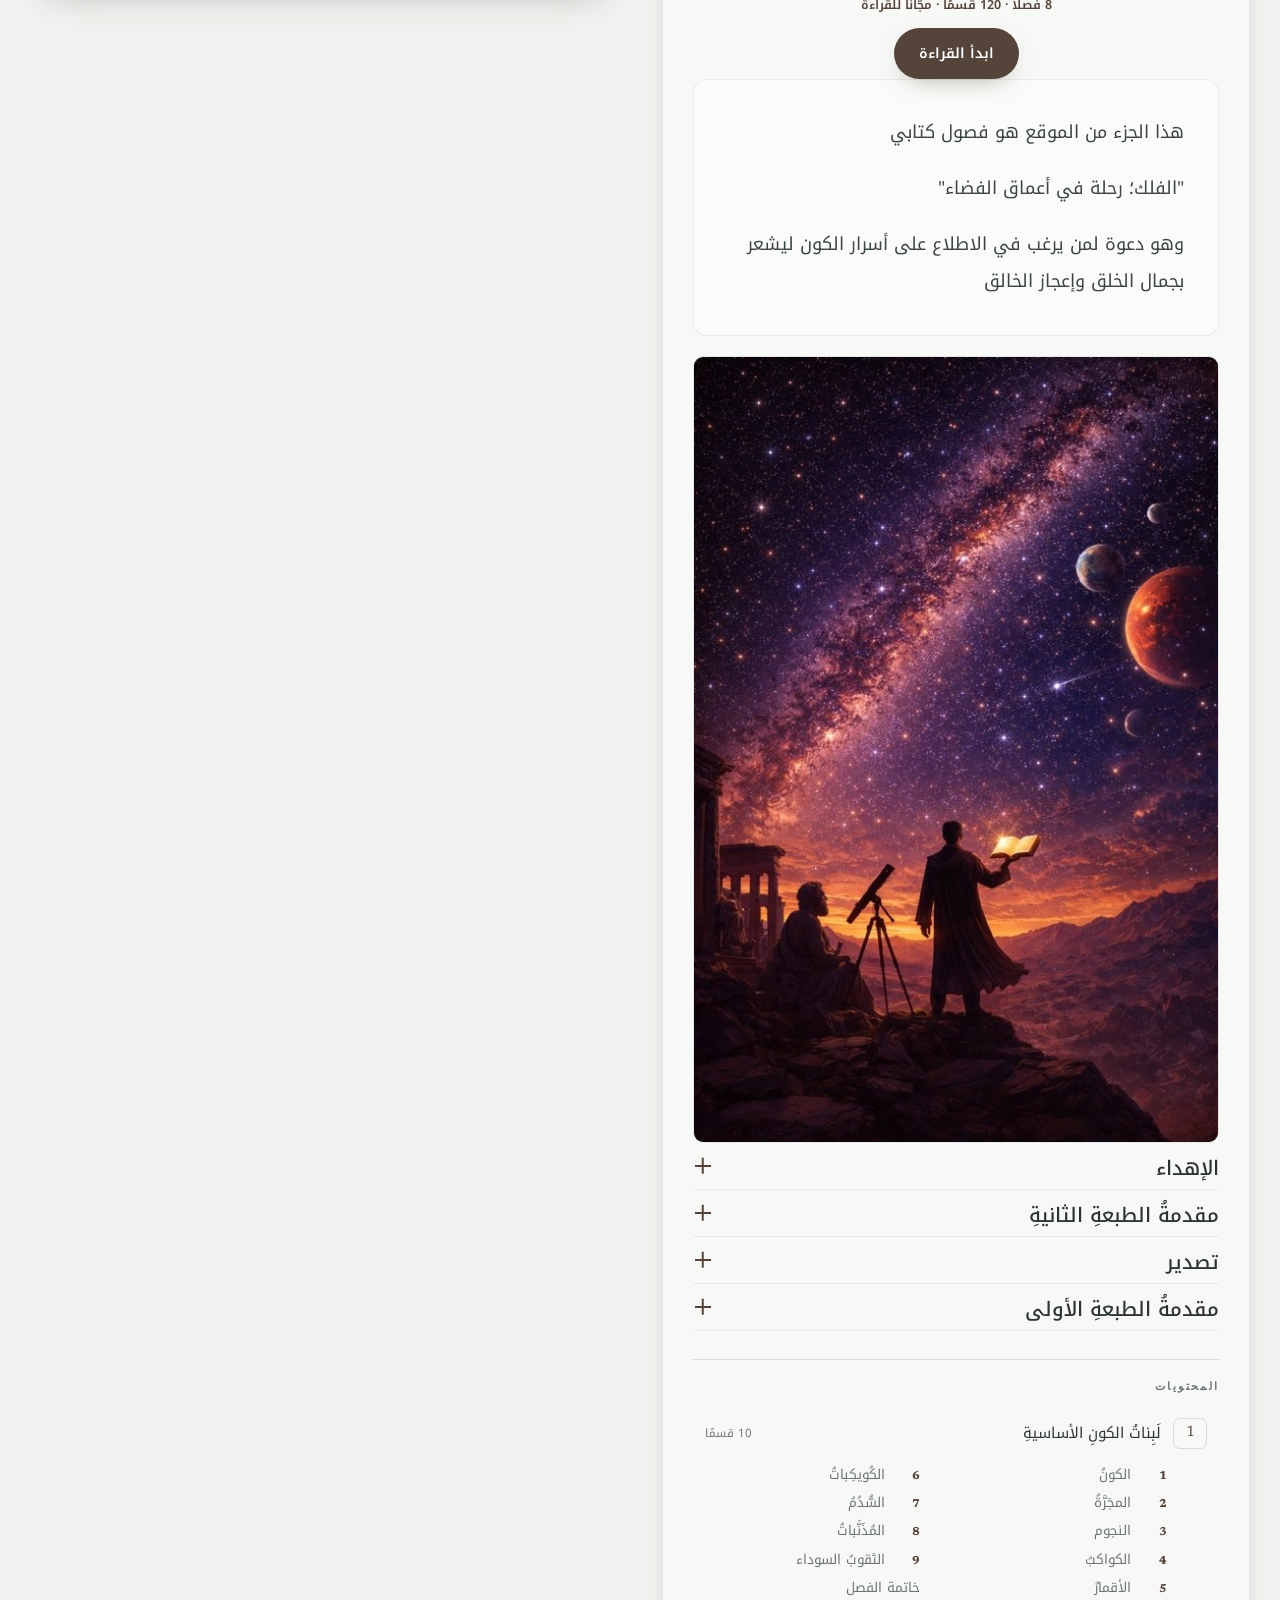
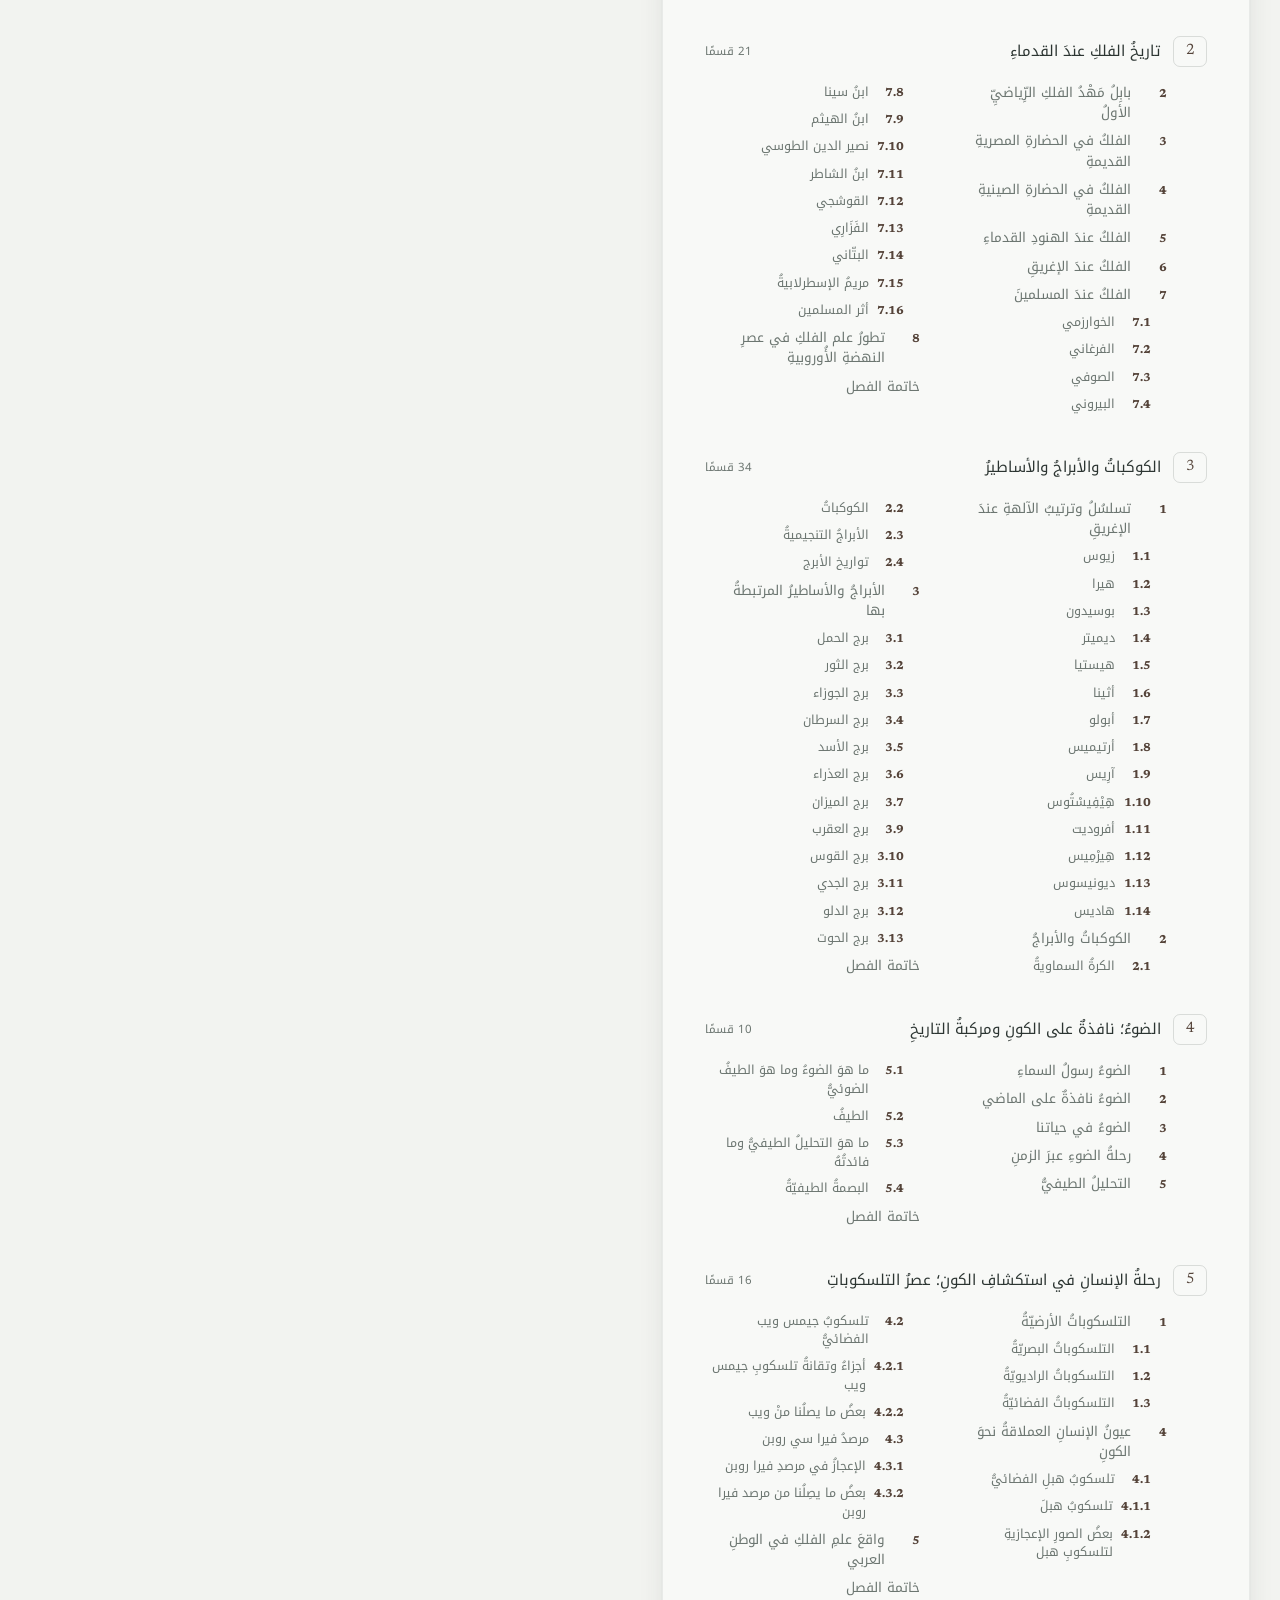
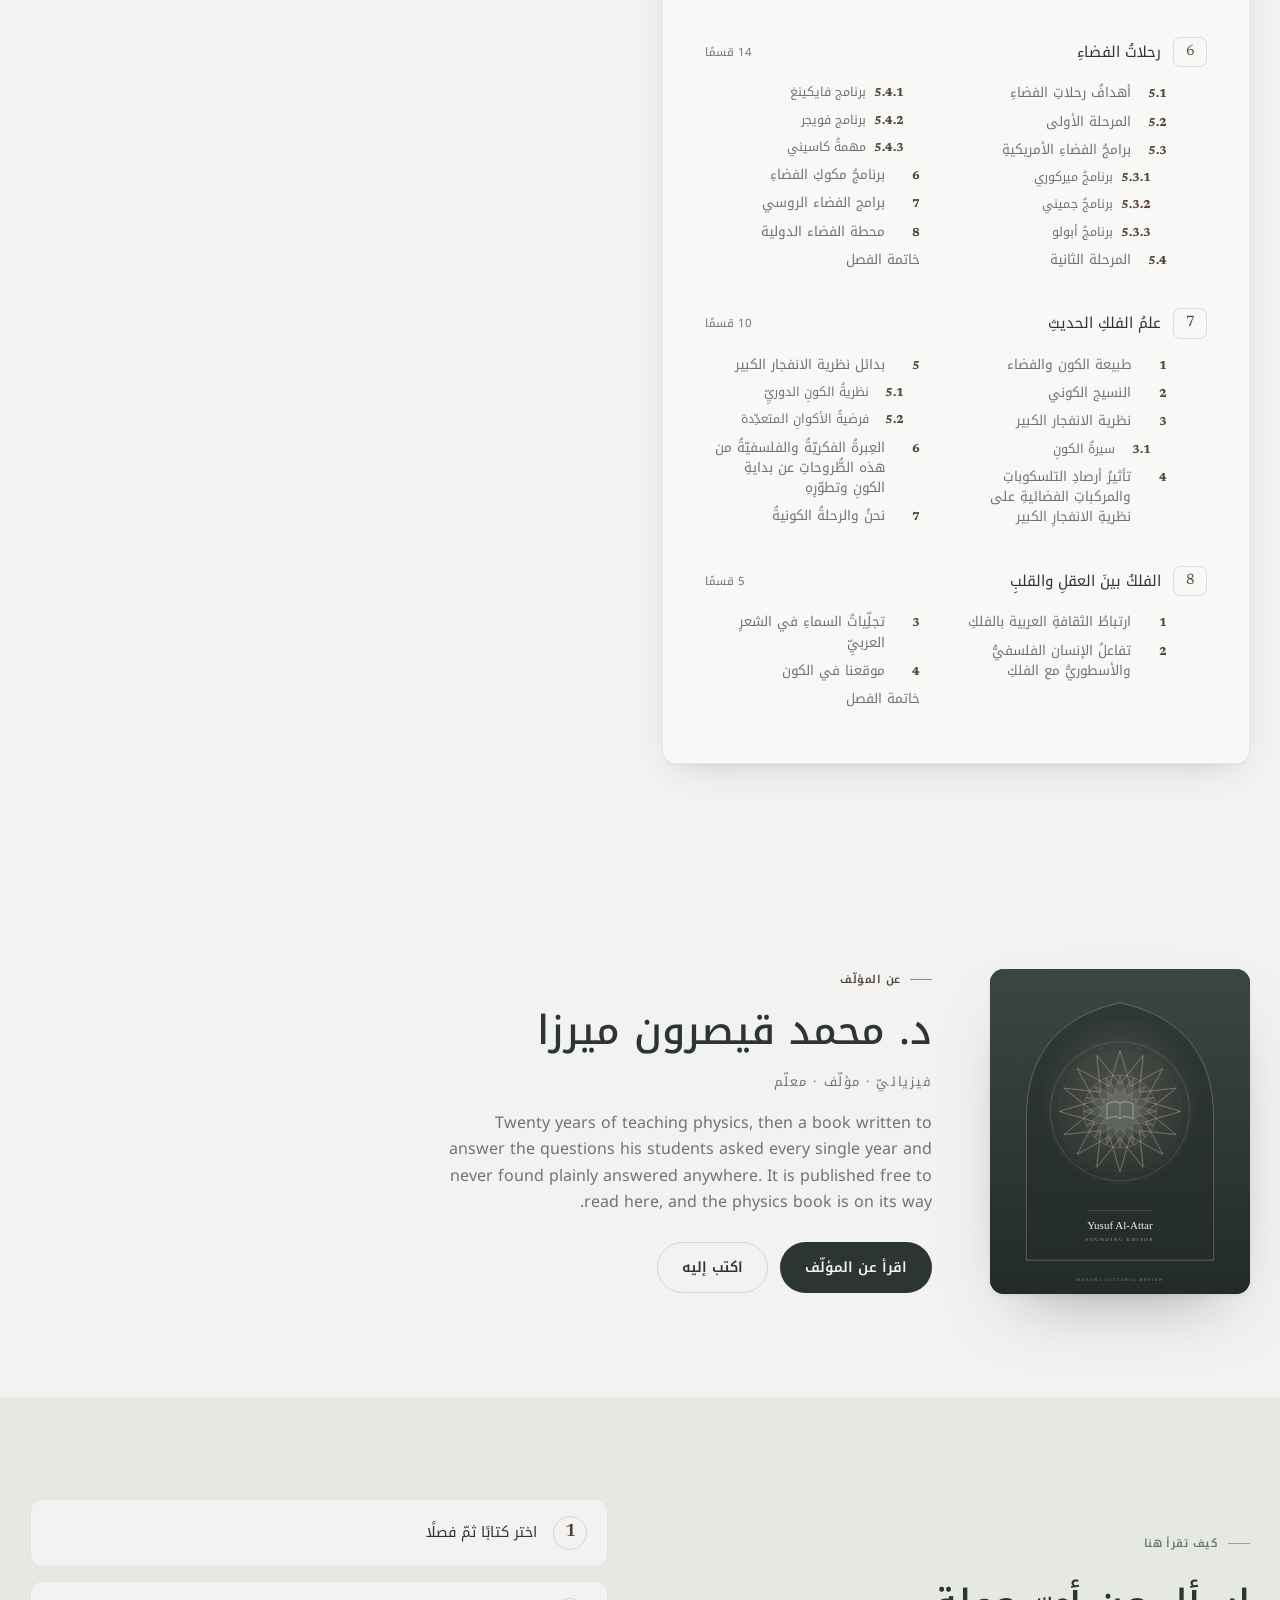
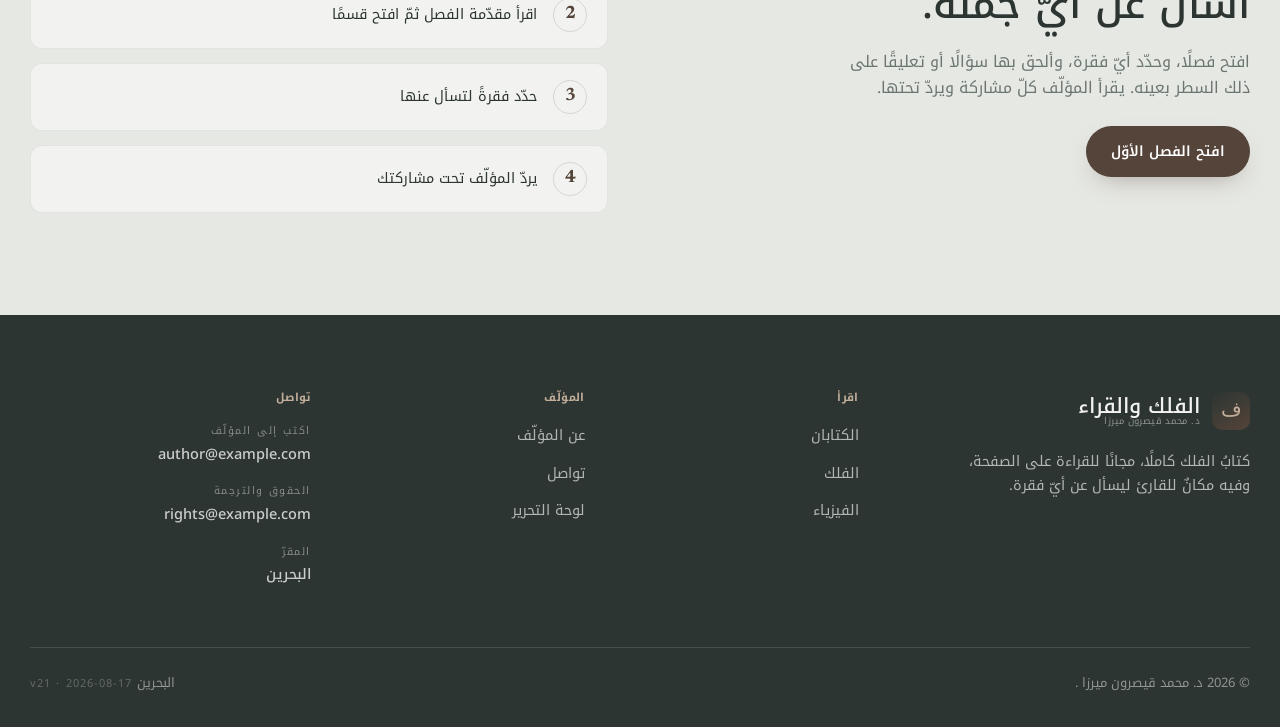
==== commit 232dd932: "Add the book's opening pages from the author's document He sent the front matter as a Word file: the" ====
--- a/index.html
+++ b/index.html
@@ -135,7 +135,7 @@
     </div>
     <div class="foot-bottom">
       <p>© 2026 د. محمد قيصرون ميرزا .</p>
-      <p>Bahrain <span class="build-stamp">v20 · 2026-08-16</span></p>
+      <p>Bahrain <span class="build-stamp">v21 · 2026-08-17</span></p>
     </div>
   </div>
 </footer>
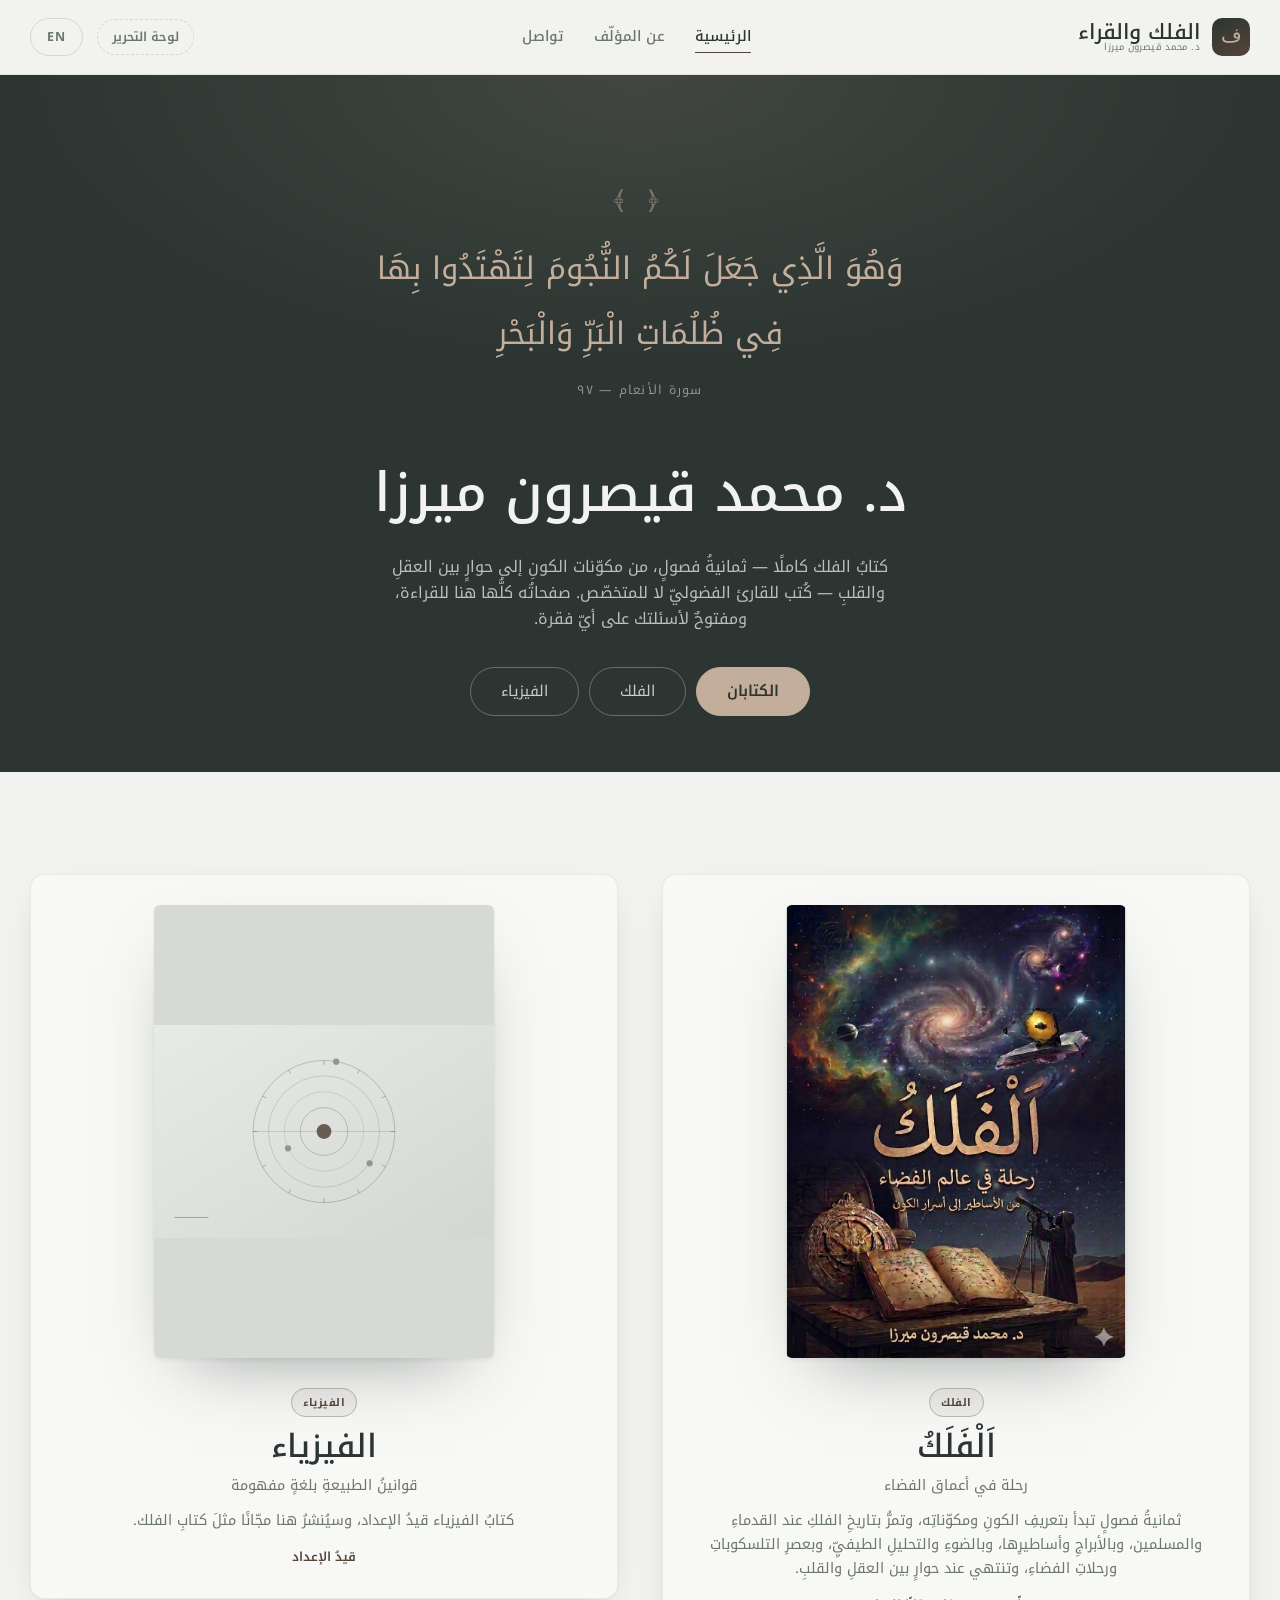
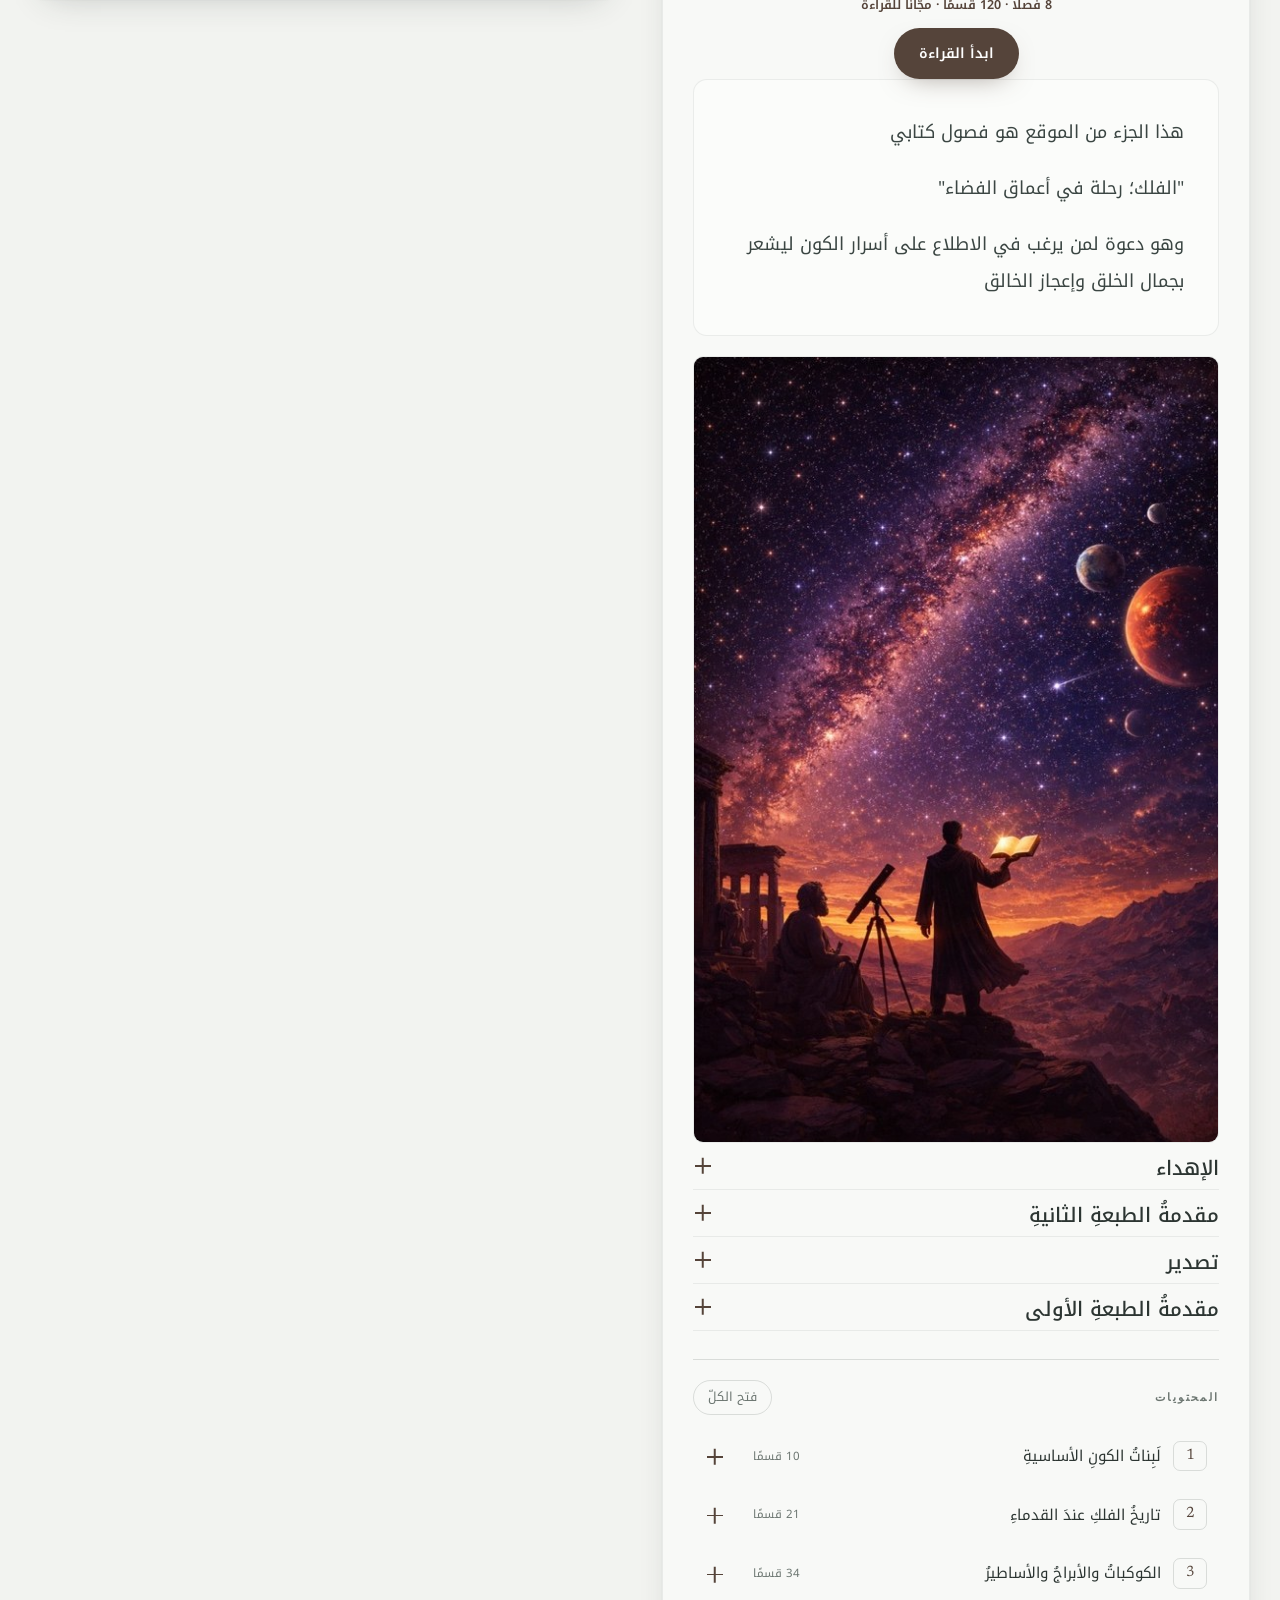
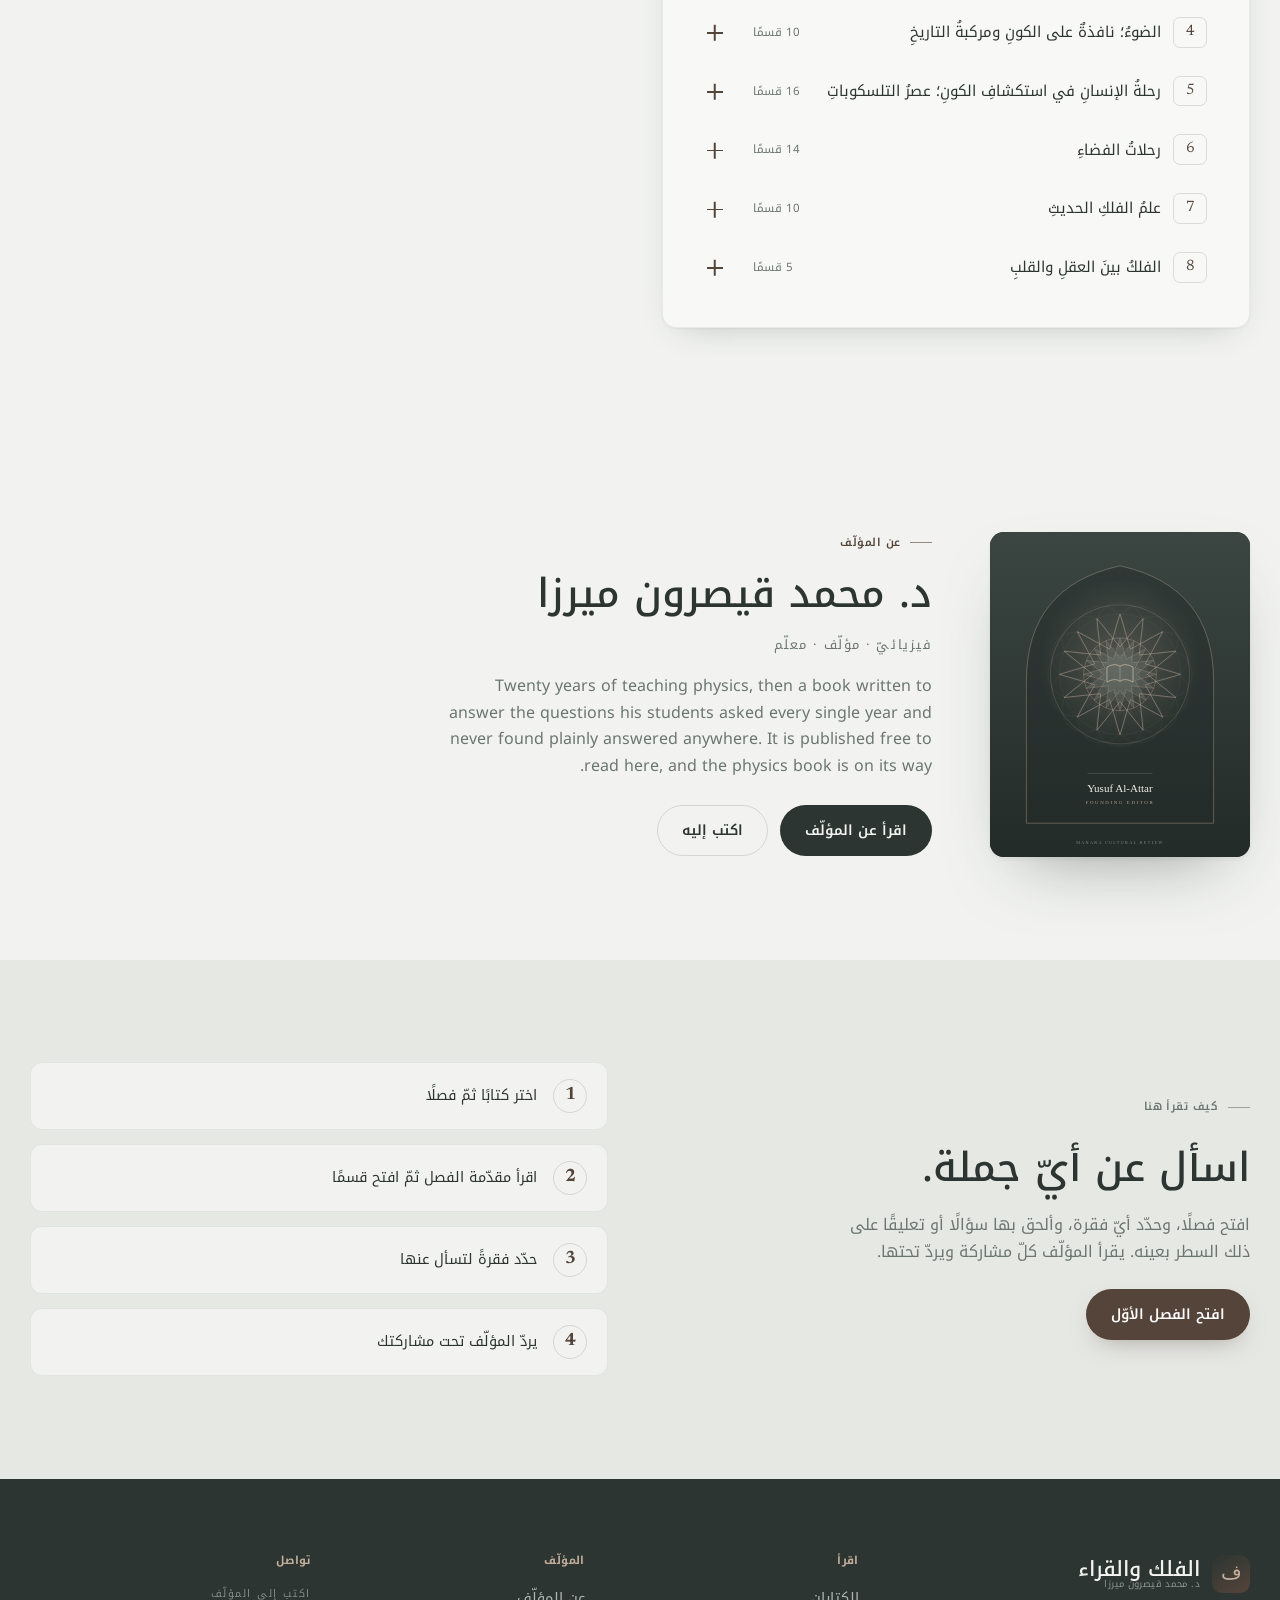
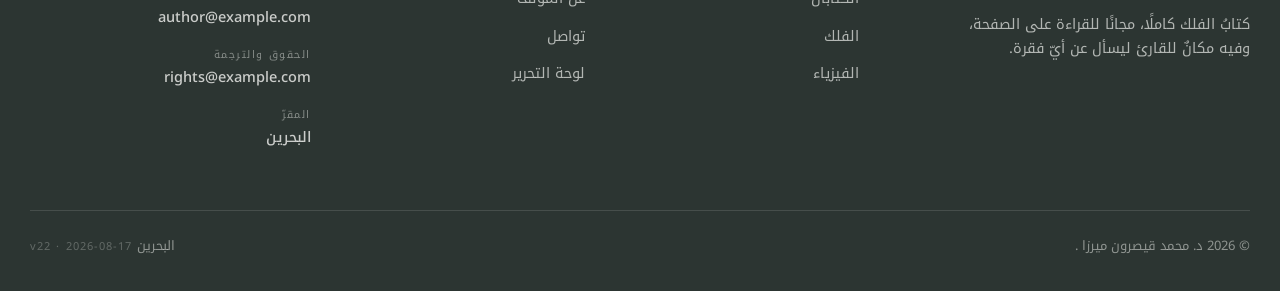
==== commit bb164fa6: "Make the contents open a chapter at a time The table of contents listed all 120 sections at once, wh" ====
--- a/index.html
+++ b/index.html
@@ -135,7 +135,7 @@
     </div>
     <div class="foot-bottom">
       <p>© 2026 د. محمد قيصرون ميرزا .</p>
-      <p>Bahrain <span class="build-stamp">v21 · 2026-08-17</span></p>
+      <p>Bahrain <span class="build-stamp">v22 · 2026-08-17</span></p>
     </div>
   </div>
 </footer>
--- a/styles.css
+++ b/styles.css
@@ -761,8 +761,29 @@
 .ch-list a:hover { background: var(--paper-2); transform: translateX(-3px); }
 [dir="ltr"] .ch-list a:hover { transform: translateX(3px); }
 
-/* The book's own table of contents: every chapter with its sections under it. */
-.ch-list > li { margin-bottom: 6px; }
+/* The book's own table of contents: a chapter opens to show its sections. */
+.toc-head { display: flex; align-items: baseline; justify-content: space-between; gap: 14px; }
+.toc-all {
+  background: none; border: 1px solid var(--line); border-radius: 999px;
+  font-family: var(--arabic); font-size: 12.5px; color: var(--muted);
+  padding: 6px 14px; cursor: pointer; transition: color .2s, border-color .2s;
+}
+.toc-all:hover { color: var(--ink); border-color: var(--gold-soft); }
+
+.ch-list > li { margin-bottom: 2px; }
+.toc-row { display: flex; align-items: center; gap: 4px; }
+.toc-row .toc-ch { flex: 1; min-width: 0; }
+.toc-toggle {
+  flex: none; display: flex; align-items: center; justify-content: center;
+  width: 44px; height: 44px; background: none; border: 0; cursor: pointer;
+  border-radius: 10px; color: var(--gold);
+}
+.toc-toggle:hover { background: var(--paper-2); }
+.toc-toggle .sec-open { margin: 0; }
+.toc-toggle:focus-visible { outline: 2px solid var(--gold); outline-offset: 2px; }
+.toc-item.folded .toc-sec { display: none; }
+.toc-item:not(.folded) .toc-toggle .sec-open::after { transform: rotate(0deg); }
+.toc-item.folded .toc-toggle .sec-open::after { transform: rotate(90deg); }
 .toc-sec {
   list-style: none; margin: 0 0 14px; padding: 0 46px 0 12px;
   columns: 2; column-gap: 26px;
@@ -851,7 +872,10 @@
 }
 .sec-fold:hover .sec-t { color: var(--gold); }
 .sec-fold:focus-visible { outline: 2px solid var(--gold); outline-offset: 4px; }
-.sec-open { width: 20px; height: 20px; position: relative; flex: none; color: var(--gold); margin-inline-start: auto; }
+.sec-open {
+  display: block; width: 20px; height: 20px; position: relative; flex: none;
+  color: var(--gold); margin-inline-start: auto;
+}
 .sec-open::before, .sec-open::after {
   content: ""; position: absolute; inset: 50% 2px auto 2px; height: 1.5px;
   background: currentColor; transition: transform .25s;
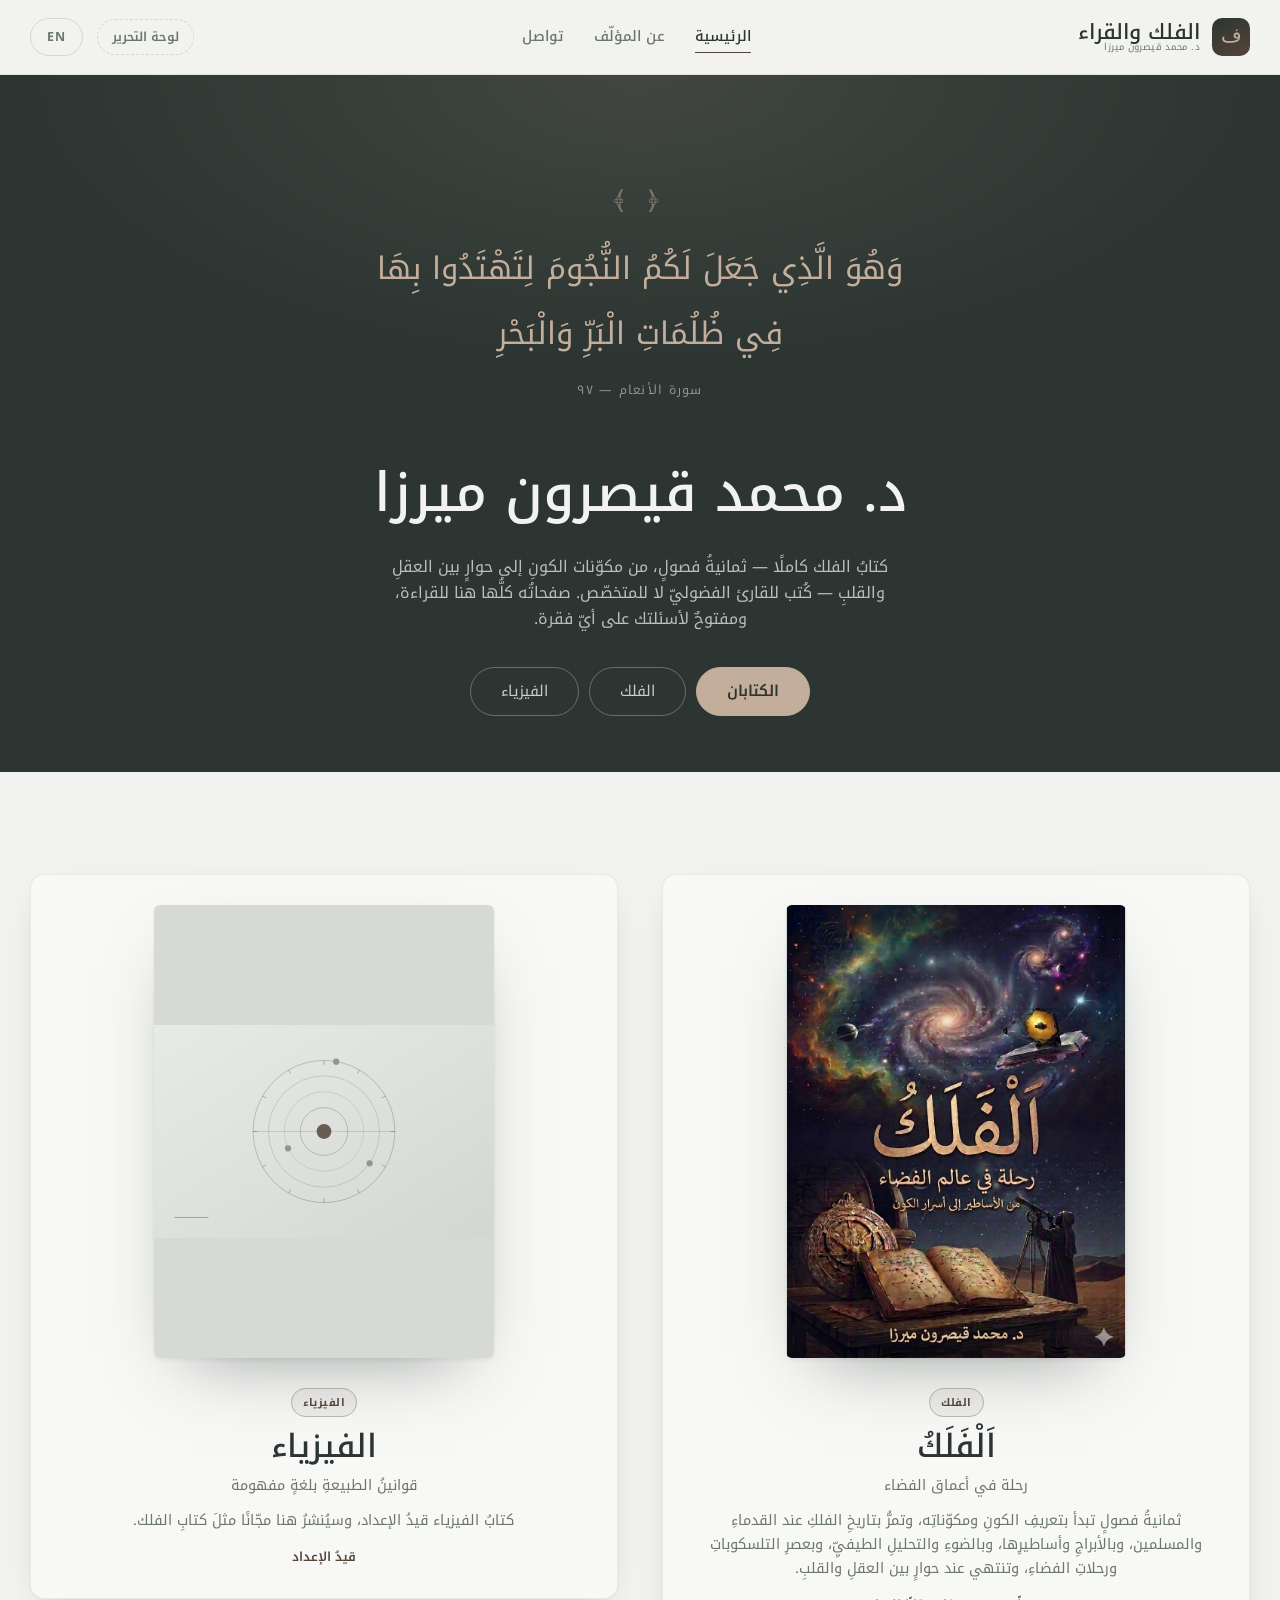
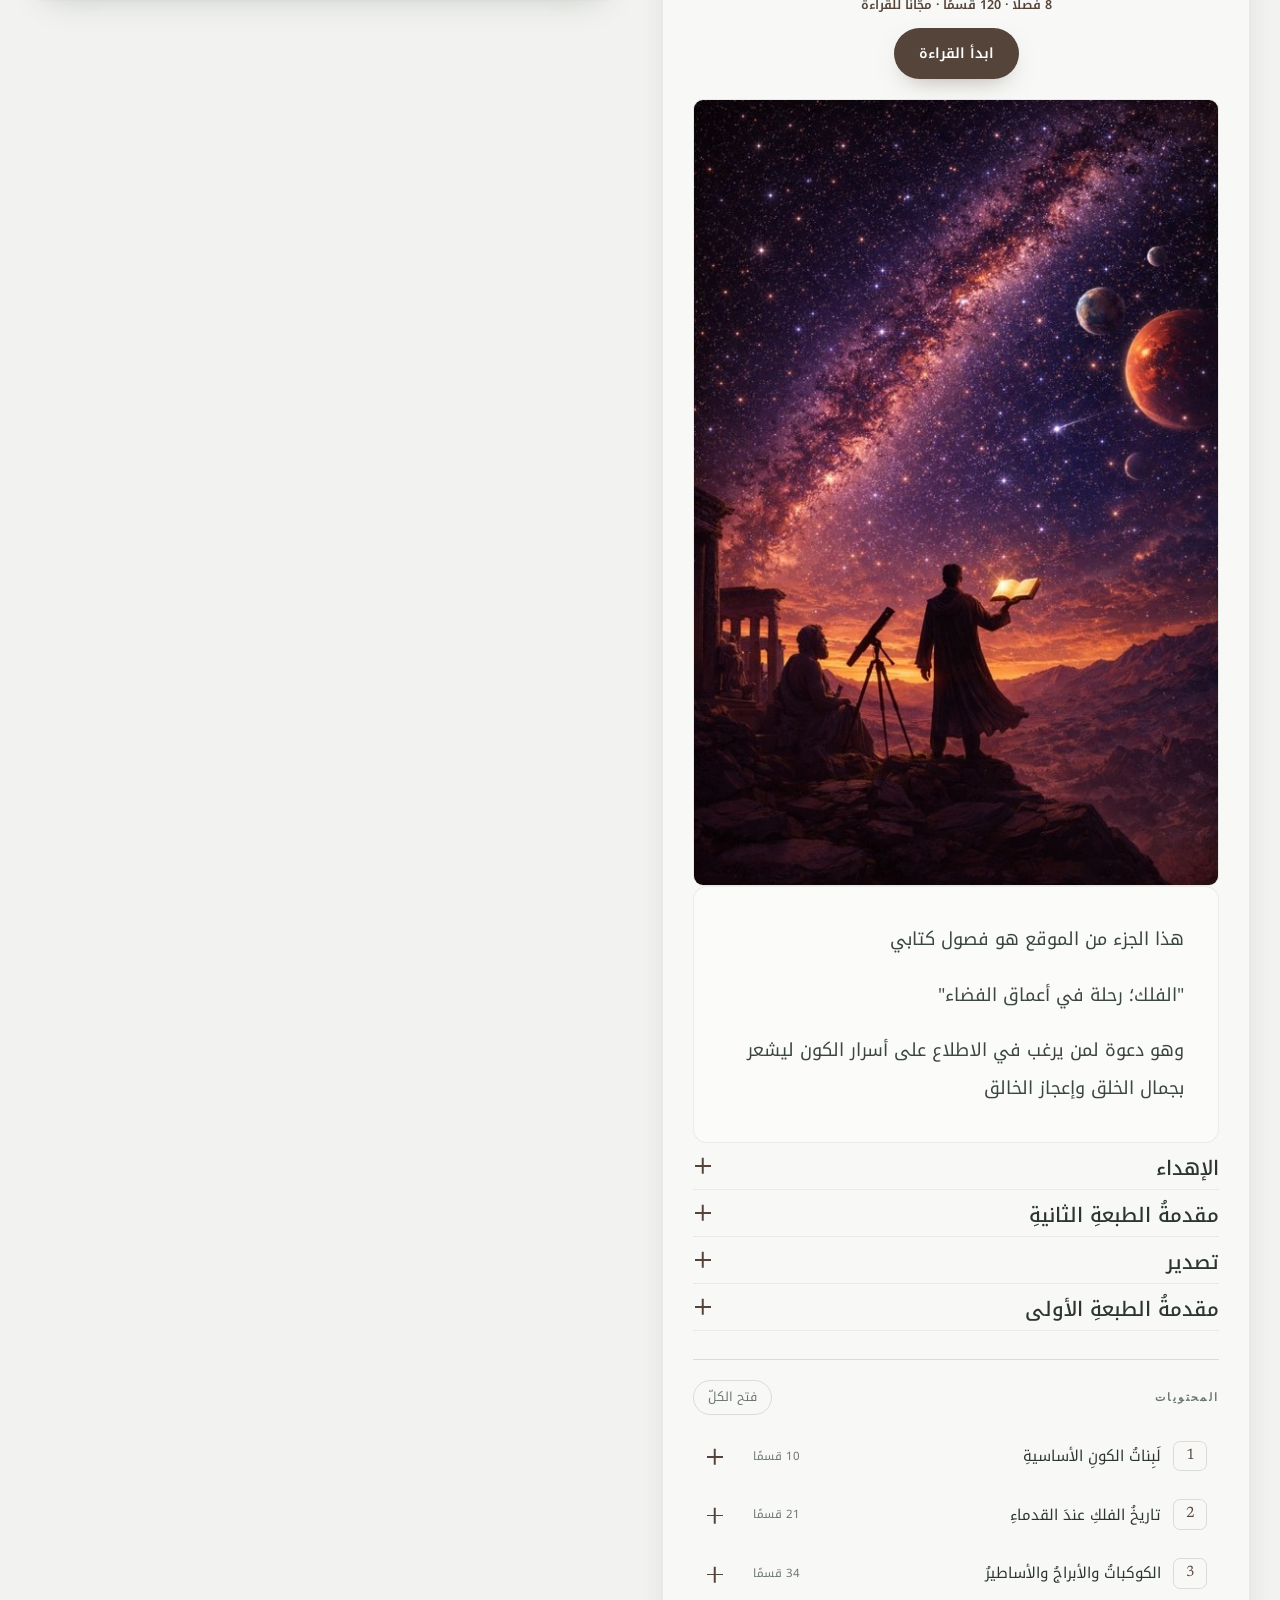
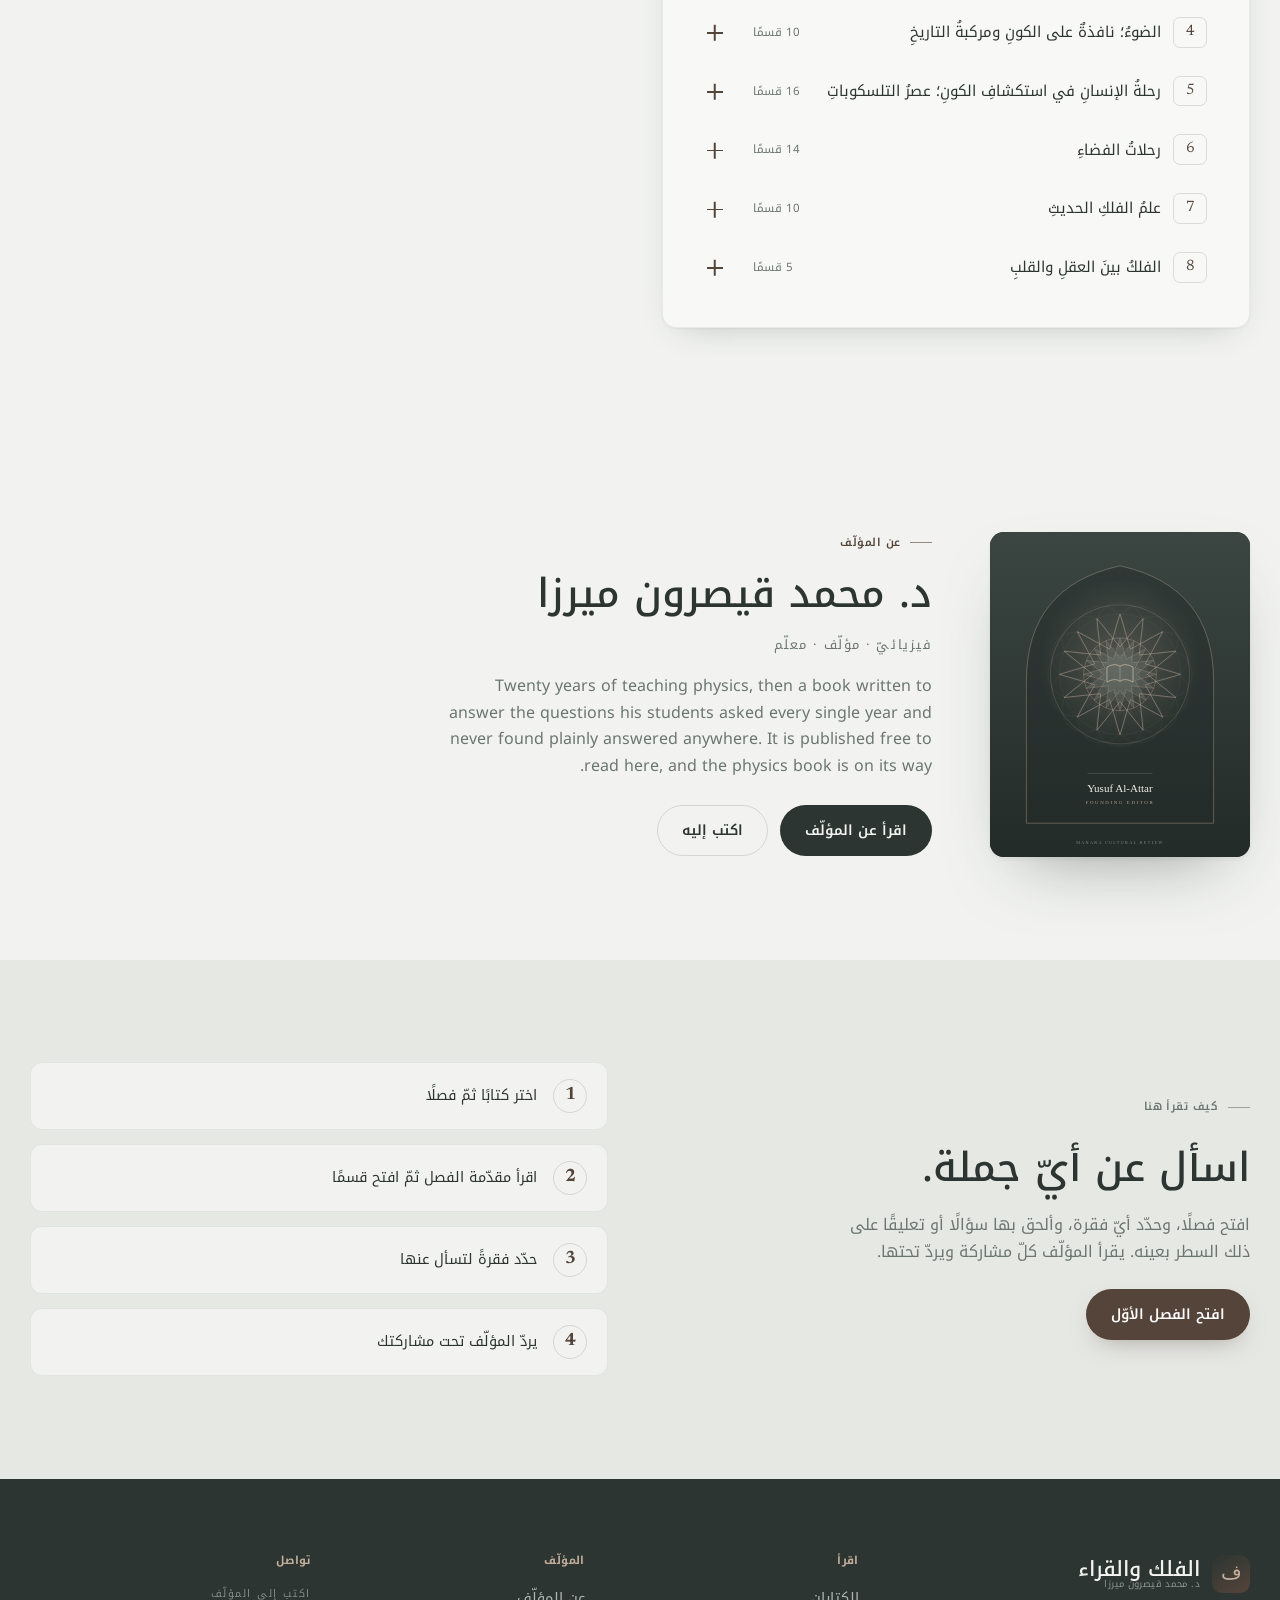
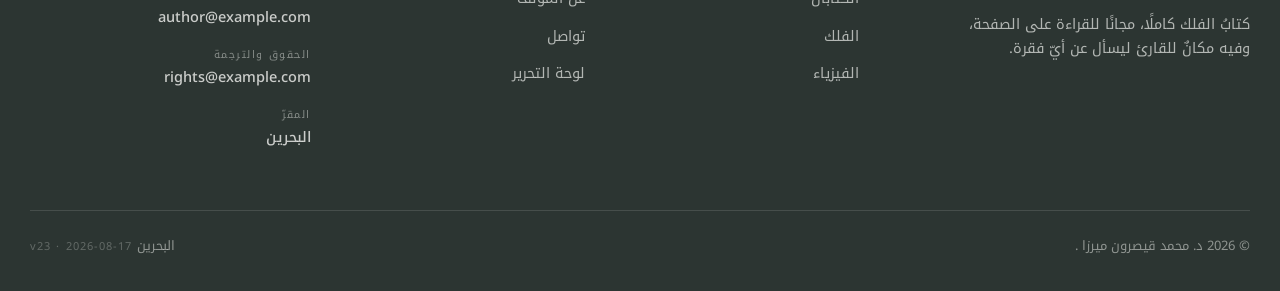
==== commit e6cac012: "Bring back the figures the size floor was eating, and lead with the plate The floor that kept page d" ====
--- a/index.html
+++ b/index.html
@@ -135,7 +135,7 @@
     </div>
     <div class="foot-bottom">
       <p>© 2026 د. محمد قيصرون ميرزا .</p>
-      <p>Bahrain <span class="build-stamp">v22 · 2026-08-17</span></p>
+      <p>Bahrain <span class="build-stamp">v23 · 2026-08-17</span></p>
     </div>
   </div>
 </footer>
